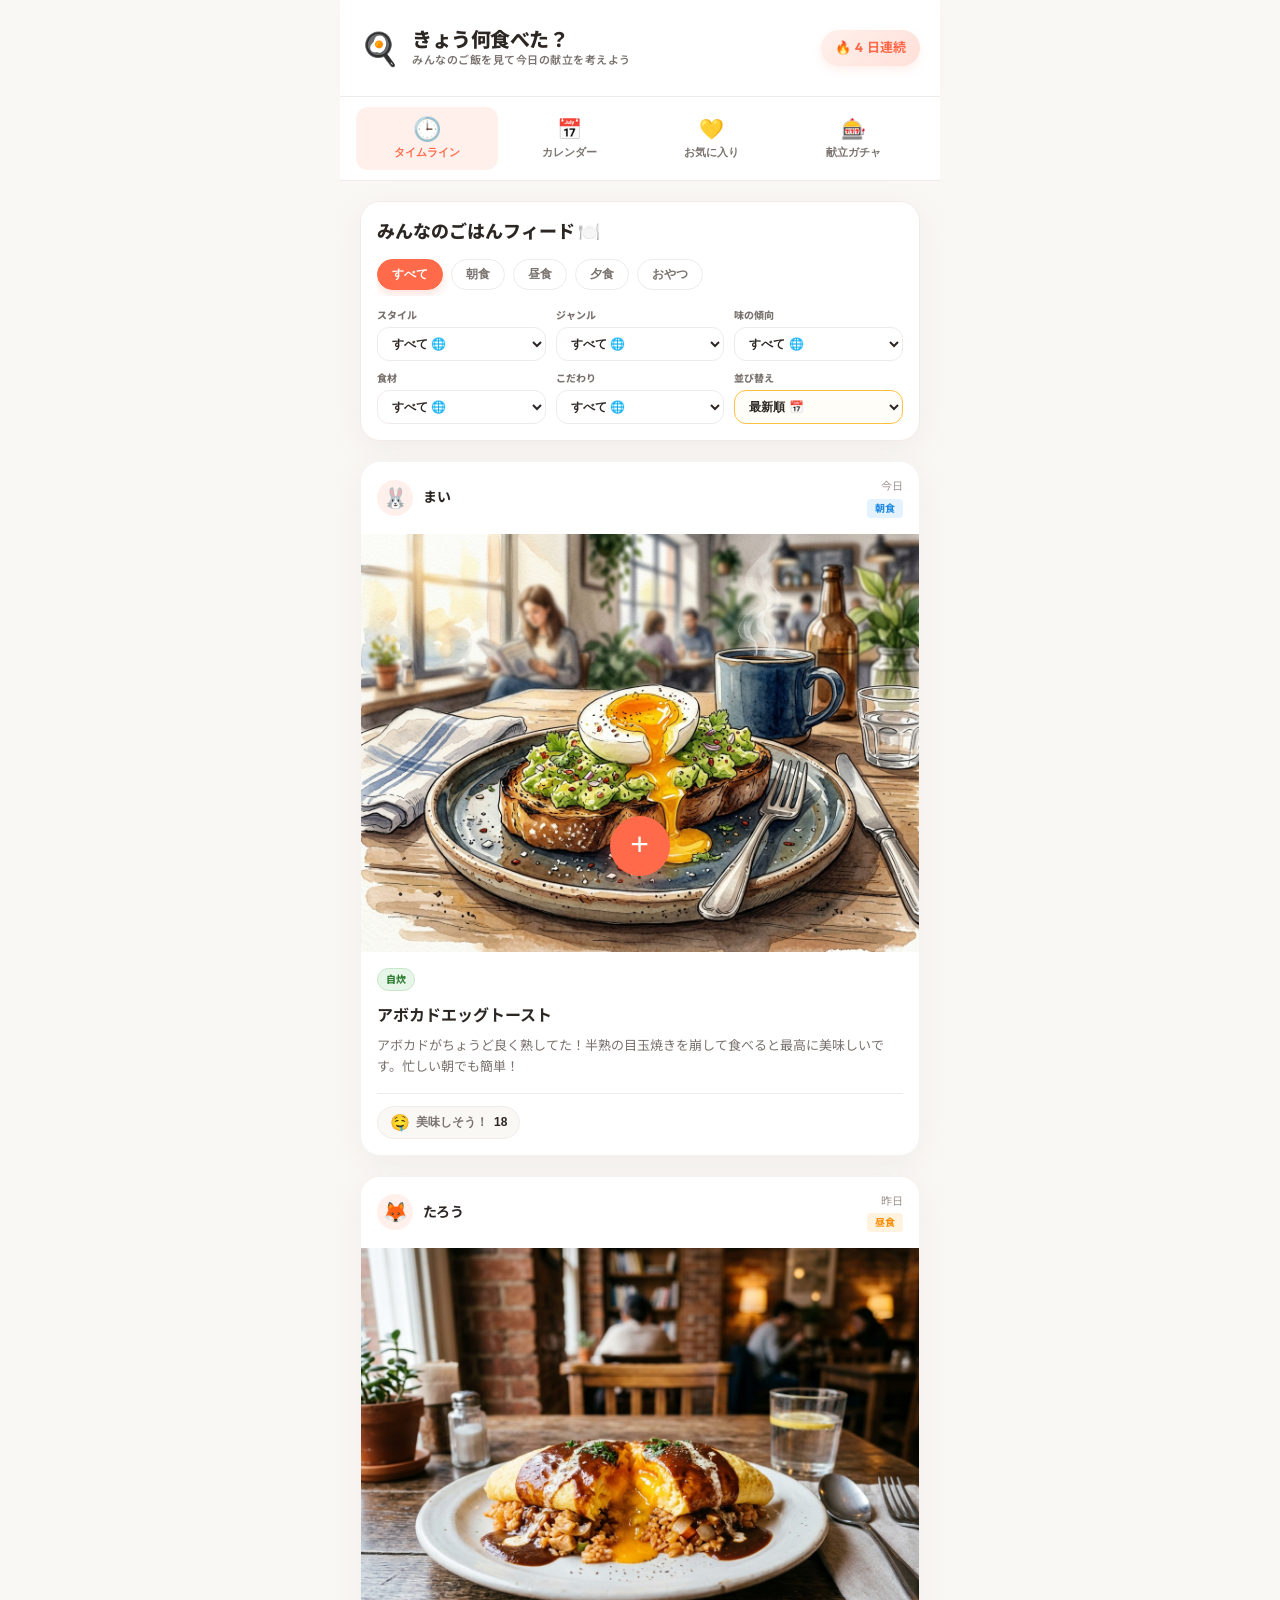
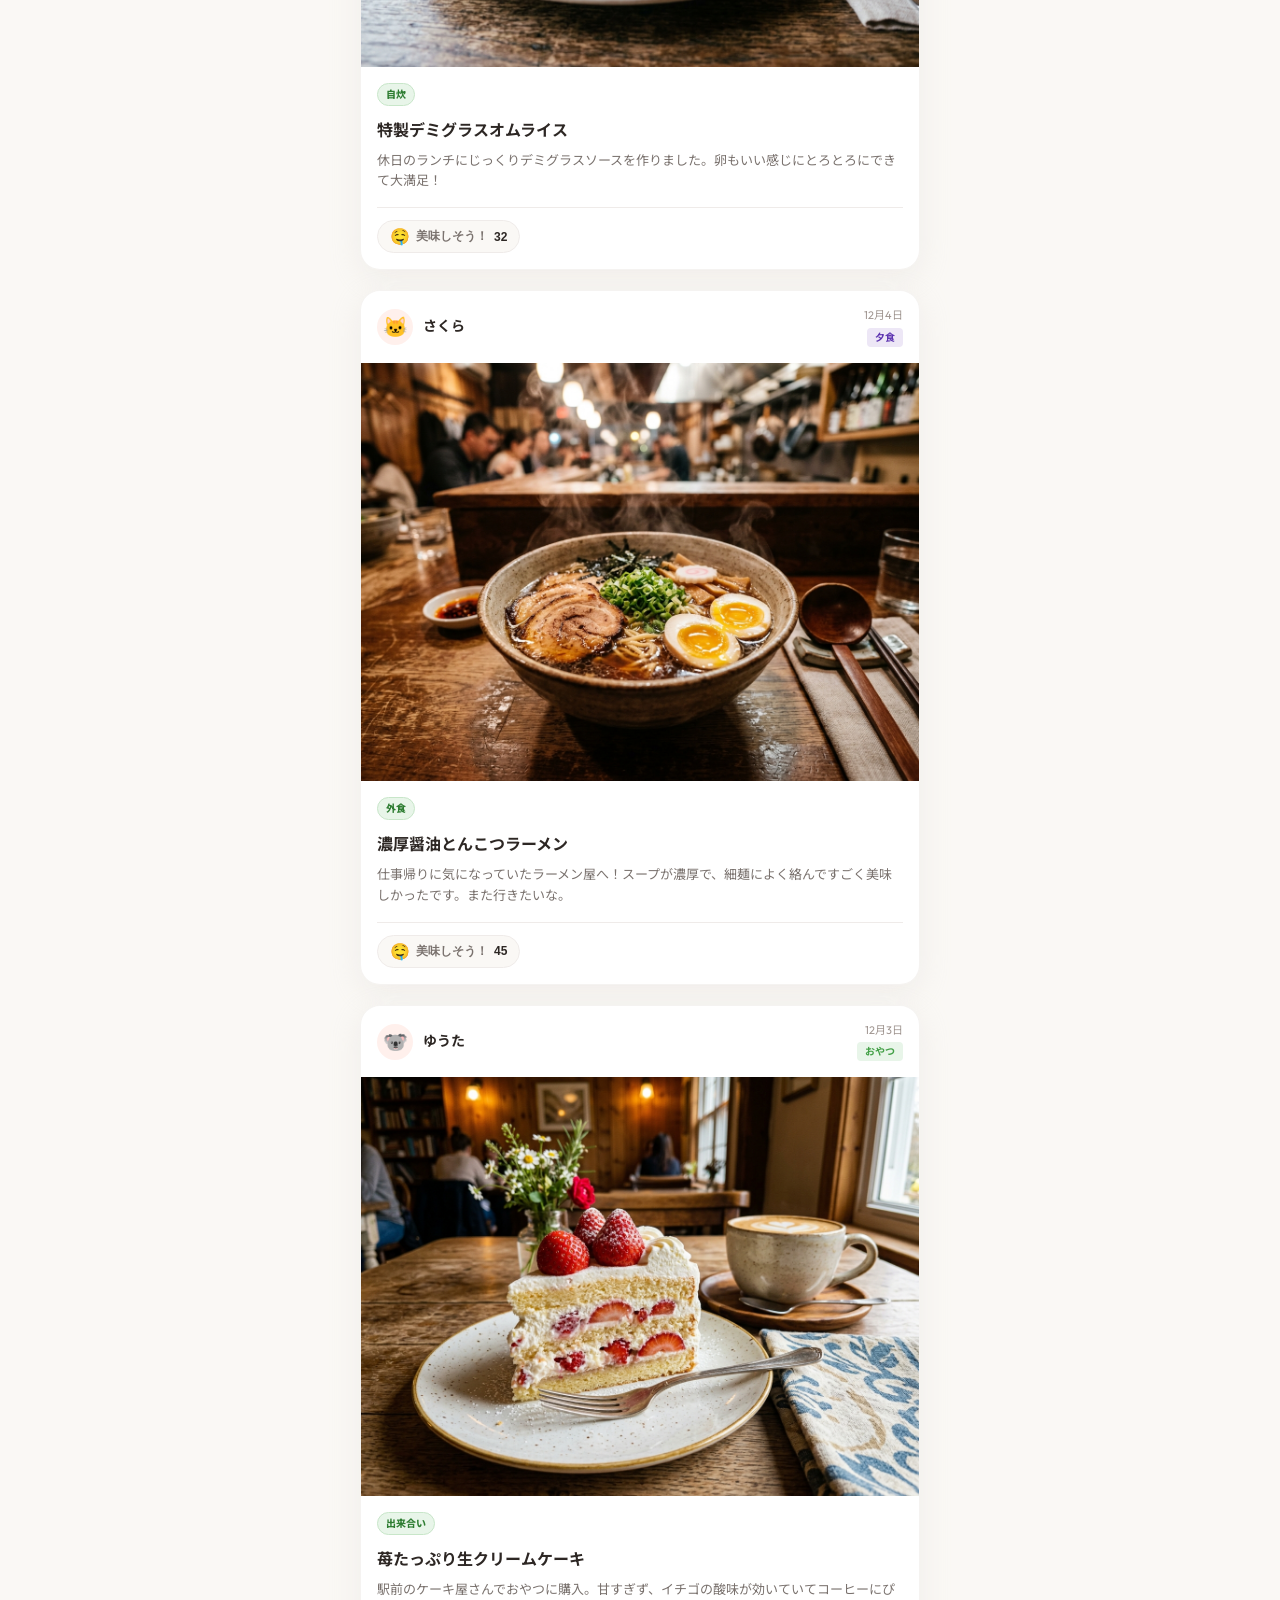
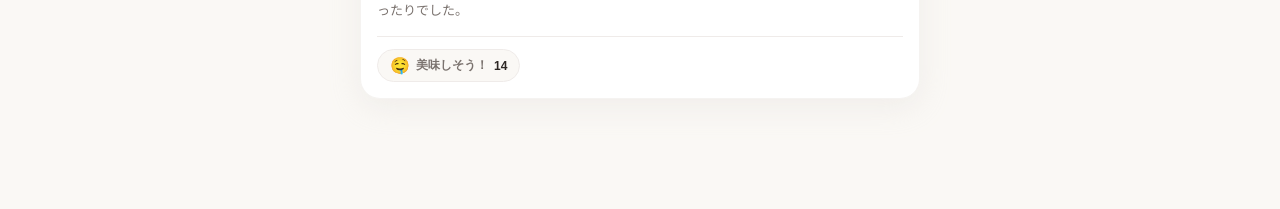
==== index.html @ 6be6400e "Add files via upload" ====
<!DOCTYPE html>
<html lang="ja">
<head>
    <meta charset="UTF-8">
    <meta name="viewport" content="width=device-width, initial-scale=1.0">
    <!-- Google Search Console Verification -->
    <meta name="google-site-verification" content="MVt5srxMhpq7rLiJtJPkJOu2F1b-6dKLZBeaKIbvOLg" />
    <title>きょう何食べた？｜みんなのご飯を見て今日の献立を考えよう</title>
    <meta name="description" content="みんなが今日食べたご飯や料理を投稿・共有。朝ごはん、昼ごはん、晩ご飯の献立選びや料理のアイデア探しに役立つ無料サービスです。">
    
    <!-- Canonical URL -->
    <link rel="canonical" href="https://doraganrei-oss.github.io/what-i-ate/">

    <!-- OGP Settings -->
    <meta property="og:site_name" content="きょう何食べた？">
    <meta property="og:title" content="きょう何食べた？ | 毎日のごはん記録＆シェア">
    <meta property="og:description" content="きょう食べたごはんを簡単に記録・共有できる温かみのあるフードログアプリです。毎日の献立決めを楽しく助ける「献立ガチャ」機能も搭載！">
    <meta property="og:image" content="https://doraganrei-oss.github.io/what-i-ate/images/omurice.jpg">
    <meta property="og:url" content="https://doraganrei-oss.github.io/what-i-ate/">
    <meta property="og:type" content="website">

    <!-- Twitter Card Settings -->
    <meta name="twitter:card" content="summary_large_image">
    <meta name="twitter:title" content="きょう何食べた？ | 毎日のごはん記録＆シェア">
    <meta name="twitter:description" content="毎日のごはん記録＆献立ガチャアプリ。今日のごはんを記録してシェアしよう！">
    <meta name="twitter:image" content="https://doraganrei-oss.github.io/what-i-ate/images/omurice.jpg">

    <!-- Structured Data (JSON-LD) -->
    <script type="application/ld+json">
    {
      "@context": "https://schema.org",
      "@type": "WebApplication",
      "name": "きょう何食べた？",
      "url": "https://doraganrei-oss.github.io/what-i-ate/",
      "description": "きょう食べたごはんを簡単に記録・共有できる温かみのあるフードログアプリです。毎日の献立決めを楽しく助ける「献立ガチャ」機能も搭載！",
      "applicationCategory": "LifestyleApplication",
      "operatingSystem": "All",
      "browserRequirements": "Requires JavaScript",
      "offers": {
        "@type": "Offer",
        "price": "0",
        "priceCurrency": "JPY"
      }
    }
    </script>

    <!-- Google Fonts -->
    <link rel="preconnect" href="https://fonts.googleapis.com">
    <link rel="preconnect" href="https://fonts.gstatic.com" crossorigin>
    <link href="https://fonts.googleapis.com/css2?family=Noto+Sans+JP:wght@400;500;700&family=Outfit:wght@400;600;800&display=swap" rel="stylesheet">
    <!-- Stylesheet -->
    <link rel="stylesheet" href="styles.css?v=2.25">
    <!-- Google tag (gtag.js) -->
    <script async src="https://www.googletagmanager.com/gtag/js?id=G-2V65GWTWRE"></script>
    <script>
      window.dataLayer = window.dataLayer || [];
      function gtag(){dataLayer.push(arguments);}
      gtag('js', new Date());

      gtag('config', 'G-2V65GWTWRE');
    </script>
</head>
<body>
    <div class="app-container">
        <!-- Header -->
        <header class="app-header">
            <div class="logo-area">
                <span class="logo-emoji">🍳</span>
                <div class="logo-text">
                    <div style="font-size: 20px; font-weight: 800; color: var(--text-main); letter-spacing: -0.5px; line-height: 1.2;">きょう何食べた？</div>
                    <h1 style="font-size: 11px; color: var(--text-muted); font-weight: 600; letter-spacing: 0.5px; margin: 0; text-transform: none;">みんなのご飯を見て今日の献立を考えよう</h1>
                </div>
            </div>
            <div class="header-right">
                <div class="user-profile-header" id="userProfileHeader" style="display: none;">
                    <div id="userProfileActive" style="display: flex; align-items: center; gap: 8px;">
                        <img id="userHeaderAvatar" class="user-header-avatar" src="" alt="プロフ">
                        <span id="userHeaderName" class="user-header-name">ゲスト</span>
                        <button id="editProfileBtn" class="header-action-btn" title="プロフ編集">⚙️</button>
                        <button id="logoutBtn" class="header-action-btn" title="ログアウト">🚪</button>
                    </div>
                    <button id="headerLoginBtn" class="header-login-btn" style="display: none;">ログイン</button>
                </div>
                <div class="streak-badge" id="streakBadge" title="連続で投稿した日数">
                    <span class="streak-icon">🔥</span>
                    <span class="streak-count" id="streakCount">0</span>日連続
                </div>
            </div>
        </header>

        <!-- Main Navigation Tabs -->
        <nav class="app-nav">
            <button class="nav-tab active" data-tab="timeline">
                <span class="nav-icon">🕒</span>
                <span class="nav-label">タイムライン</span>
            </button>
            <button class="nav-tab" data-tab="calendar">
                <span class="nav-icon">📅</span>
                <span class="nav-label">カレンダー</span>
            </button>
            <button class="nav-tab" data-tab="likes">
                <span class="nav-icon">💛</span>
                <span class="nav-label">お気に入り</span>
            </button>
            <button class="nav-tab" data-tab="gacha">
                <span class="nav-icon">🎰</span>
                <span class="nav-label">献立ガチャ</span>
            </button>
        </nav>

        <!-- Main Content Area -->
        <main class="app-content">
            <!-- Timeline Section -->
            <section id="tab-timeline" class="tab-panel active">
                <div class="timeline-header-panel">
                    <div class="timeline-title-row">
                        <h2>みんなのごはんフィード 🍽️</h2>
                    </div>
                    
                    <div class="timeline-filter-dashboard">
                        <div class="filter-bar" id="timelineMealTypeFilters">
                            <button class="filter-btn active" data-filter="all">すべて</button>
                            <button class="filter-btn" data-filter="morning">朝食</button>
                            <button class="filter-btn" data-filter="lunch">昼食</button>
                            <button class="filter-btn" data-filter="dinner">夕食</button>
                            <button class="filter-btn" data-filter="snack">おやつ</button>
                        </div>
                        
                        <div class="timeline-filter-selects-grid">
                            <div class="select-wrapper">
                                <label for="timelineStyleFilter">スタイル</label>
                                <select id="timelineStyleFilter">
                                    <option value="all">すべて 🌐</option>
                                    <option value="self-cooked">自炊 🍳</option>
                                    <option value="eating-out">外食 🍔</option>
                                    <option value="takeout">出来合い 🍱</option>
                                </select>
                            </div>
                            
                            <div class="select-wrapper">
                                <label for="timelineGenreFilter">ジャンル</label>
                                <select id="timelineGenreFilter">
                                    <option value="all">すべて 🌐</option>
                                    <option value="japanese">和風 🇯🇵</option>
                                    <option value="western">洋風 🍔</option>
                                    <option value="other">中華・その他 🍛</option>
                                </select>
                            </div>
                            
                            <div class="select-wrapper">
                                <label for="timelineTasteFilter">味の傾向</label>
                                <select id="timelineTasteFilter">
                                    <option value="all">すべて 🌐</option>
                                    <option value="light">あっさり 🥗</option>
                                    <option value="heavy">ガッツリ 🍖</option>
                                </select>
                            </div>
                            
                            <div class="select-wrapper">
                                <label for="timelineIngredientFilter">食材</label>
                                <select id="timelineIngredientFilter">
                                    <option value="all">すべて 🌐</option>
                                    <option value="pork">豚 🐷</option>
                                    <option value="chicken">鶏 🐔</option>
                                    <option value="beef">牛 🐮</option>
                                    <option value="seafood">魚介 🐟</option>
                                    <option value="other">その他 🥕</option>
                                </select>
                            </div>
                            
                            <div class="select-wrapper">
                                <label for="timelineFocusFilter">こだわり</label>
                                <select id="timelineFocusFilter">
                                    <option value="all">すべて 🌐</option>
                                    <option value="quick">時短 ⏱️</option>
                                    <option value="budget">節約 🪙</option>
                                </select>
                            </div>
                            
                            <div class="select-wrapper highlight">
                                <label for="timelineSortFilter">並び替え</label>
                                <select id="timelineSortFilter">
                                    <option value="newest">最新順 📅</option>
                                    <option value="popular">おいしそう順 ❤️</option>
                                </select>
                            </div>
                        </div>
                    </div>
                </div>
                <div class="feed-grid" id="feedGrid">
                    <!-- Posts will be generated dynamically by JS -->
                </div>
            </section>

            <!-- Calendar Section -->
            <section id="tab-calendar" class="tab-panel">
                <div class="calendar-container">
                    <div class="calendar-header">
                        <button id="prevMonth" class="cal-nav-btn">&lt;</button>
                        <h2 id="calendarTitle">2026年 7月</h2>
                        <button id="nextMonth" class="cal-nav-btn">&gt;</button>
                    </div>
                    <div class="calendar-grid">
                        <div class="weekday">日</div>
                        <div class="weekday">月</div>
                        <div class="weekday">火</div>
                        <div class="weekday">水</div>
                        <div class="weekday">木</div>
                        <div class="weekday">金</div>
                        <div class="weekday">土</div>
                    </div>
                    <div class="calendar-days" id="calendarDays">
                        <!-- Days will be generated dynamically by JS -->
                    </div>
                </div>
            </section>

            <!-- Likes Section -->
            <section id="tab-likes" class="tab-panel">
                <div class="likes-header">
                    <h2>お気に入りのごはん</h2>
                    <p class="likes-subtitle">「美味しそう！」した投稿がここに集まります</p>
                </div>
                <div class="feed-grid" id="likesGrid">
                    <!-- Liked posts will be generated dynamically by JS -->
                </div>
                <div class="likes-empty-state" id="likesEmptyState" style="display: none;">
                    <span class="empty-state-emoji">🍳</span>
                    <p>お気に入りの投稿はまだありません。</p>
                    <p class="empty-state-sub">タイムラインで「美味しそう！」ボタンを押してみましょう！</p>
                </div>
            </section>


            <!-- Gacha Section -->
            <section id="tab-gacha" class="tab-panel">
                <div class="gacha-container">
                    <h2>今日何食べる？ガチャ</h2>
                    <p class="gacha-subtitle">メニュー選びに迷ったら、ボタンを押して運に任せよう！</p>
                    
                    <!-- Gacha Filters -->
                    <div class="gacha-filters">
                        <div class="gacha-filter-group">
                            <span class="gacha-filter-label">ジャンル:</span>
                            <div class="gacha-filter-options" id="gachaFilterStyle">
                                <button class="gacha-filter-btn active" data-val="all">すべて</button>
                                <button class="gacha-filter-btn" data-val="japanese">和風 🇯🇵</button>
                                <button class="gacha-filter-btn" data-val="western">洋風 🍔</button>
                                <button class="gacha-filter-btn" data-val="other">その他 🍛</button>
                            </div>
                        </div>
                        <div class="gacha-filter-group">
                            <span class="gacha-filter-label">味の傾向:</span>
                            <div class="gacha-filter-options" id="gachaFilterTaste">
                                <button class="gacha-filter-btn active" data-val="all">すべて</button>
                                <button class="gacha-filter-btn" data-val="light">あっさり 🥗</button>
                                <button class="gacha-filter-btn" data-val="heavy">ガッツリ 🍖</button>
                            </div>
                        </div>
                        <div class="gacha-filter-group">
                            <span class="gacha-filter-label">食材:</span>
                            <div class="gacha-filter-options" id="gachaFilterIngredient">
                                <button class="gacha-filter-btn active" data-val="all">すべて</button>
                                <button class="gacha-filter-btn" data-val="pork">豚 🐷</button>
                                <button class="gacha-filter-btn" data-val="chicken">鶏 🐔</button>
                                <button class="gacha-filter-btn" data-val="beef">牛 🐮</button>
                                <button class="gacha-filter-btn" data-val="seafood">魚介 🐟</button>
                                <button class="gacha-filter-btn" data-val="other">その他 🥕</button>
                            </div>
                        </div>
                        <div class="gacha-filter-group">
                            <span class="gacha-filter-label">こだわり:</span>
                            <div class="gacha-filter-options" id="gachaFilterFocus">
                                <button class="gacha-filter-btn active" data-val="all">すべて</button>
                                <button class="gacha-filter-btn" data-val="quick">時短 ⏱️</button>
                                <button class="gacha-filter-btn" data-val="budget">節約 🪙</button>
                            </div>
                        </div>
                    </div>

                    <div class="gacha-machine-wrapper">
                        <div class="gacha-machine" id="gachaMachine">
                            <div class="gacha-screen">
                                <div class="gacha-screen-content" id="gachaScreenContent">
                                    <span class="gacha-placeholder">❓</span>
                                </div>
                            </div>
                            <div class="gacha-handle-area">
                                <div class="gacha-lever" id="gachaLever">
                                    <div class="lever-knob"></div>
                                    <div class="lever-bar"></div>
                                </div>
                            </div>
                        </div>
                        <button class="gacha-btn" id="gachaBtn">ガチャを回す！</button>
                    </div>

                    <!-- Gacha Result Modal Overlay (within page) -->
                    <div class="gacha-result-card" id="gachaResultCard" style="display: none;">
                        <span class="result-badge">本日のラッキーレシピ ✨</span>
                        <h3 id="gachaResultTitle">とろとろオムライス</h3>
                        
                        <!-- Embedded YouTube Video -->
                        <div class="gacha-youtube-container">
                            <iframe id="gachaYoutubeIframe" src="" frameborder="0" allow="accelerometer; autoplay; clipboard-write; encrypted-media; gyroscope; picture-in-picture" allowfullscreen></iframe>
                        </div>

                        <p class="gacha-result-desc" id="gachaResultDesc">レシピ動画を観ながら作ってみましょう！</p>
                        
                        <div class="gacha-result-actions">
                            <button class="gacha-action-btn primary" id="gachaAddCalendarBtn">このレシピで作る！ 🍳</button>
                            <button class="gacha-action-btn secondary" id="gachaRetryBtn">もう一度回す</button>
                        </div>
                    </div>

                    <!-- Gacha Recipe Manager Accordion -->
                    <div class="gacha-manager-accordion" id="gachaManagerAccordion" style="display: none;">
                        <button class="accordion-header" id="accordionHeader">
                            <span>レシピの追加・管理 ⚙️</span>
                            <span class="accordion-icon">▼</span>
                        </button>
                        <div class="accordion-content" id="accordionContent">
                            <form id="addRecipeForm" class="add-recipe-form">
                                <div class="form-group">
                                    <label for="recipeUrl" style="font-size: 11px; font-weight: 700; color: var(--text-light); margin-bottom: 4px; display: block;">YouTube動画のURL または ID *</label>
                                    <input type="text" id="recipeUrl" placeholder="https://www.youtube.com/watch?v=... または ID" required class="login-input" style="padding: 10px; border-radius: var(--radius-md); border: 1px solid var(--border-color); font-size: 12px; width: 100%; box-sizing: border-box;">
                                </div>
                                <div class="form-group" style="margin-top: 10px;">
                                    <label for="recipeTitle" style="font-size: 11px; font-weight: 700; color: var(--text-light); margin-bottom: 4px; display: block;">料理名 *</label>
                                    <input type="text" id="recipeTitle" placeholder="料理名を入力 (例: 至高の生姜焼き)" required class="login-input" style="padding: 10px; border-radius: var(--radius-md); border: 1px solid var(--border-color); font-size: 12px; width: 100%; box-sizing: border-box;">
                                </div>
                                <div class="form-group" style="margin-top: 10px;">
                                    <label for="recipeCreator" style="font-size: 11px; font-weight: 700; color: var(--text-light); margin-bottom: 4px; display: block;">紹介者・チャンネル名 *</label>
                                    <input type="text" id="recipeCreator" placeholder="チャンネル名などを入力 (例: 料理研究家リュウジ)" required class="login-input" style="padding: 10px; border-radius: var(--radius-md); border: 1px solid var(--border-color); font-size: 12px; width: 100%; box-sizing: border-box;">
                                </div>
                                <div class="form-row" style="display: flex; gap: 10px; margin-top: 10px;">
                                    <div class="form-group" style="flex: 1;">
                                        <label for="recipeStyle" style="font-size: 11px; font-weight: 700; color: var(--text-light); margin-bottom: 4px; display: block;">ジャンル *</label>
                                        <select id="recipeStyle" required class="login-input" style="padding: 10px; border-radius: var(--radius-md); border: 1px solid var(--border-color); font-size: 12px; width: 100%; box-sizing: border-box; background-color: #FFF;">
                                            <option value="all">すべて / 指定なし 🌐</option>
                                            <option value="japanese">和風 🇯🇵</option>
                                            <option value="western">洋風 🍔</option>
                                            <option value="other">その他 🍛</option>
                                        </select>
                                    </div>
                                    <div class="form-group" style="flex: 1;">
                                        <label for="recipeTaste" style="font-size: 11px; font-weight: 700; color: var(--text-light); margin-bottom: 4px; display: block;">味の傾向 *</label>
                                        <select id="recipeTaste" required class="login-input" style="padding: 10px; border-radius: var(--radius-md); border: 1px solid var(--border-color); font-size: 12px; width: 100%; box-sizing: border-box; background-color: #FFF;">
                                            <option value="all">すべて / 指定なし 🌐</option>
                                            <option value="light">あっさり 🥗</option>
                                            <option value="heavy">ガッツリ 🍖</option>
                                        </select>
                                    </div>
                                </div>
                                <div class="form-row" style="display: flex; gap: 10px; margin-top: 10px;">
                                    <div class="form-group" style="flex: 1;">
                                        <label style="font-size: 11px; font-weight: 700; color: var(--text-light); margin-bottom: 6px; display: block;">食材 (複数選択可) *</label>
                                        <div class="checkbox-group" style="display: grid; grid-template-columns: repeat(2, 1fr); gap: 6px; background-color: #FFF; padding: 8px 10px; border-radius: var(--radius-md); border: 1px solid var(--border-color); box-sizing: border-box;">
                                            <label style="display: flex; align-items: center; gap: 6px; font-size: 11px; font-weight: 700; cursor: pointer;">
                                                <input type="checkbox" name="recipeIngredients" value="pork" style="cursor: pointer;"> 豚 🐷
                                            </label>
                                            <label style="display: flex; align-items: center; gap: 6px; font-size: 11px; font-weight: 700; cursor: pointer;">
                                                <input type="checkbox" name="recipeIngredients" value="chicken" style="cursor: pointer;"> 鶏 🐔
                                            </label>
                                            <label style="display: flex; align-items: center; gap: 6px; font-size: 11px; font-weight: 700; cursor: pointer;">
                                                <input type="checkbox" name="recipeIngredients" value="beef" style="cursor: pointer;"> 牛 🐮
                                            </label>
                                            <label style="display: flex; align-items: center; gap: 6px; font-size: 11px; font-weight: 700; cursor: pointer;">
                                                <input type="checkbox" name="recipeIngredients" value="seafood" style="cursor: pointer;"> 魚介 🐟
                                            </label>
                                            <label style="display: flex; align-items: center; gap: 6px; font-size: 11px; font-weight: 700; cursor: pointer; grid-column: span 2;">
                                                <input type="checkbox" name="recipeIngredients" value="other" style="cursor: pointer;"> その他 🥕
                                            </label>
                                        </div>
                                    </div>
                                    <div class="form-group" style="flex: 1;">
                                        <label for="recipeFocus" style="font-size: 11px; font-weight: 700; color: var(--text-light); margin-bottom: 4px; display: block;">こだわり *</label>
                                        <select id="recipeFocus" required class="login-input" style="padding: 10px; border-radius: var(--radius-md); border: 1px solid var(--border-color); font-size: 12px; width: 100%; box-sizing: border-box; background-color: #FFF;">
                                            <option value="all">すべて / 指定なし 🌐</option>
                                            <option value="quick">時短 ⏱️</option>
                                            <option value="budget">節約 🪙</option>
                                        </select>
                                    </div>
                                </div>
                                <button type="submit" class="gacha-btn" style="margin-top: 16px; width: 100%; padding: 12px; box-shadow: 0 4px 10px rgba(255,192,69,0.25);">ガチャに新レシピを登録する ✨</button>
                            </form>

                            <!-- Custom Recipe List Manager -->
                            <div class="custom-recipes-list-section" style="margin-top: 24px; padding-top: 20px; border-top: 1px dashed var(--border-color);">
                                <h4 style="font-size: 12px; font-weight: 800; color: var(--text-muted); margin-bottom: 12px;">登録済みのカスタムレシピ 📋</h4>
                                <div id="customRecipesList" class="custom-recipes-list">
                                    <!-- Dynamic list of custom recipes will be injected here -->
                                </div>
                            </div>
                        </div>
                    </div>
                </div>
            </section>
        </main>

        <!-- Floating Action Button to Add Meal -->
        <button class="fab-btn" id="openModalBtn" title="食事を追加する">
            <span class="fab-icon">+</span>
        </button>

        <!-- Add Meal Modal -->
        <div class="modal-overlay" id="addMealModal">
            <div class="modal-content">
                <div class="modal-header">
                    <h2>きょう何食べた？</h2>
                    <button class="close-btn" id="closeModalBtn">&times;</button>
                </div>
                <form id="mealForm" class="meal-form">
                    <!-- Photo Upload -->
                    <div class="form-group image-upload-group">
                        <label>ごはんの写真</label>
                        <div class="dropzone" id="dropzone">
                            <input type="file" id="imageFile" accept="image/*" class="file-input">
                            <div class="dropzone-text" id="dropzoneText">
                                <span class="dropzone-icon">📸</span>
                                <p>クリックして写真をアップロード</p>
                                <span class="dropzone-sub">またはここにドラッグ＆ドロップ</span>
                            </div>
                            <img id="imagePreview" class="image-preview" src="" alt="プレビュー" style="display: none;">
                        </div>
                    </div>

                    <!-- Dish Name -->
                    <div class="form-group">
                        <label for="dishName">料理名 <span class="required">*</span></label>
                        <input type="text" id="dishName" required placeholder="例：特製デミグラスオムライス、イチゴのショートケーキ">
                    </div>

                    <!-- Row: Meal Type & Category -->
                    <div class="form-row">
                        <div class="form-group">
                            <label for="mealType">食べるタイミング <span class="required">*</span></label>
                            <select id="mealType" required>
                                <option value="morning">🌅 朝食</option>
                                <option value="lunch" selected>☀️ 昼食</option>
                                <option value="dinner">🌙 夕食</option>
                                <option value="snack">☕ おやつ</option>
                            </select>
                        </div>
                        <div class="form-group">
                            <label for="mealCategory">カテゴリ <span class="required">*</span></label>
                            <select id="mealCategory" required>
                                <option value="self-cooked" selected>🍳 自炊</option>
                                <option value="eating-out">🍔 外食</option>
                                <option value="takeout">🍱 出来合い</option>
                            </select>
                        </div>
                    </div>

                    <!-- Tags: Genre & Taste & Ingredients & Focus (To match Gacha) -->
                    <div class="form-row" style="display: flex; gap: 10px; margin-bottom: 12px;">
                        <div class="form-group" style="flex: 1; margin-bottom: 0;">
                            <label for="mealGenre" style="font-size: 11px; font-weight: 700; color: var(--text-light); margin-bottom: 4px; display: block;">ジャンル *</label>
                            <select id="mealGenre" required style="padding: 10px; border-radius: var(--radius-md); border: 1px solid var(--border-color); font-size: 12px; width: 100%; box-sizing: border-box; background-color: #FFF;">
                                <option value="all" selected>指定なし / その他 🍲</option>
                                <option value="japanese">和風 🇯🇵</option>
                                <option value="western">洋風 🍔</option>
                                <option value="other">中華・エスニック等 🍛</option>
                            </select>
                        </div>
                        <div class="form-group" style="flex: 1; margin-bottom: 0;">
                            <label for="mealTaste" style="font-size: 11px; font-weight: 700; color: var(--text-light); margin-bottom: 4px; display: block;">味の傾向 *</label>
                            <select id="mealTaste" required style="padding: 10px; border-radius: var(--radius-md); border: 1px solid var(--border-color); font-size: 12px; width: 100%; box-sizing: border-box; background-color: #FFF;">
                                <option value="all" selected>指定なし 🌐</option>
                                <option value="light">あっさり 🥗</option>
                                <option value="heavy">ガッツリ 🍖</option>
                            </select>
                        </div>
                    </div>
                    <div class="form-row" style="display: flex; gap: 10px; margin-bottom: 12px;">
                        <div class="form-group" style="flex: 1; margin-bottom: 0;">
                            <label style="font-size: 11px; font-weight: 700; color: var(--text-light); margin-bottom: 4px; display: block;">食材 (複数選択可)</label>
                            <div class="checkbox-group" style="display: grid; grid-template-columns: repeat(2, 1fr); gap: 4px; background-color: #FFF; padding: 6px 8px; border-radius: var(--radius-md); border: 1px solid var(--border-color); box-sizing: border-box; font-size: 10px; line-height: 1.2;">
                                <label style="display: flex; align-items: center; gap: 4px; font-weight: 700; cursor: pointer; margin: 0;">
                                    <input type="checkbox" name="mealIngredients" value="pork" style="cursor: pointer;"> 豚 🐷
                                </label>
                                <label style="display: flex; align-items: center; gap: 4px; font-weight: 700; cursor: pointer; margin: 0;">
                                    <input type="checkbox" name="mealIngredients" value="chicken" style="cursor: pointer;"> 鶏 🐔
                                </label>
                                <label style="display: flex; align-items: center; gap: 4px; font-weight: 700; cursor: pointer; margin: 0;">
                                    <input type="checkbox" name="mealIngredients" value="beef" style="cursor: pointer;"> 牛 🐮
                                </label>
                                <label style="display: flex; align-items: center; gap: 4px; font-weight: 700; cursor: pointer; margin: 0;">
                                    <input type="checkbox" name="mealIngredients" value="seafood" style="cursor: pointer;"> 魚介 🐟
                                </label>
                                <label style="display: flex; align-items: center; gap: 4px; font-weight: 700; cursor: pointer; margin: 0; grid-column: span 2;">
                                    <input type="checkbox" name="mealIngredients" value="other" style="cursor: pointer;"> その他 🥕
                                </label>
                            </div>
                        </div>
                        <div class="form-group" style="flex: 1; margin-bottom: 0;">
                            <label for="mealFocus" style="font-size: 11px; font-weight: 700; color: var(--text-light); margin-bottom: 4px; display: block;">こだわり *</label>
                            <select id="mealFocus" required style="padding: 10px; border-radius: var(--radius-md); border: 1px solid var(--border-color); font-size: 12px; width: 100%; box-sizing: border-box; background-color: #FFF;">
                                <option value="all" selected>指定なし 🌐</option>
                                <option value="quick">時短 ⏱️</option>
                                <option value="budget">節約 🪙</option>
                            </select>
                        </div>
                    </div>

                    <!-- Comment -->
                    <div class="form-group">
                        <label for="comment">ひ言メモ</label>
                        <textarea id="comment" rows="3" placeholder="味の感想や、お店の名前などを自由にメモしましょう"></textarea>
                    </div>

                    <!-- Submit -->
                    <button type="submit" class="submit-btn">記録する！ 🎉</button>
                </form>
            </div>
        </div>

        <!-- Detail Dialog Modal -->
        <div class="modal-overlay" id="detailModal">
            <div class="modal-content detail-content">
                <button class="close-btn" id="closeDetailModalBtn">&times;</button>
                <div class="detail-img-container">
                    <img id="detailImg" src="" alt="料理画像">
                </div>
                <div class="detail-body">
                    <div class="detail-meta">
                        <span class="detail-badge" id="detailMealType">朝食</span>
                        <span class="detail-badge secondary" id="detailCategory">自炊</span>
                        <span class="detail-time" id="detailTime">2026-07-02</span>
                    </div>
                    <h2 id="detailTitle">料理名</h2>
                    <div class="detail-tags-container" id="detailTagsContainer" style="display: flex; flex-wrap: wrap; gap: 6px; margin: 8px 0 12px 0;"></div>
                    <p class="detail-comment" id="detailComment">コメント</p>

                    <!-- Author Profile Card -->
                    <div class="detail-author-card" id="detailAuthorCard">
                        <img id="detailAuthorAvatar" src="" class="detail-author-avatar" alt="プロフ">
                        <div class="detail-author-info">
                            <span id="detailAuthorName" class="detail-author-name">投稿者</span>
                            <p id="detailAuthorBio" class="detail-author-bio">自己紹介はありません。</p>
                        </div>
                    </div>
                </div>
            </div>
        </div>

        <!-- Login Welcome Panel Overlay -->
        <div class="login-overlay" id="loginOverlay" style="display: none;">
            <div class="login-card">
                <button class="close-btn" id="closeLoginBtn">&times;</button>
                <span class="login-logo-emoji">🍳</span>
                <h2>きょう何食べた？</h2>
                <p class="login-tagline">毎日のごはんをみんなで記録・共有しよう！</p>
                <button class="login-google-btn" id="loginGoogleBtn">
                    <img src="https://www.gstatic.com/firebasejs/ui/2.0.0/images/auth/google.svg" alt="Google Logo" class="google-logo">
                    <span>Googleアカウントでログイン</span>
                </button>

                <div class="login-divider">
                    <span>または</span>
                </div>

                <!-- Email Login Form Toggle -->
                <button type="button" class="login-toggle-email-btn" id="toggleEmailFormBtn">メールアドレスでログイン / 登録</button>

                <!-- Hidden Email Form -->
                <form id="emailLoginForm" class="email-login-form" style="display: none;">
                    <div class="form-group" style="width:100%; margin-bottom:0;">
                        <input type="email" id="loginEmail" placeholder="メールアドレス" required class="login-input">
                    </div>
                    <div class="form-group" style="width:100%; margin-bottom:0;">
                        <input type="password" id="loginPassword" placeholder="パスワード (6文字以上)" required minlength="6" class="login-input">
                    </div>
                    <div class="email-action-buttons">
                        <button type="submit" class="email-btn primary" id="emailLoginBtn">ログイン</button>
                        <button type="button" class="email-btn secondary" id="emailRegisterBtn">新規登録</button>
                    </div>
                </form>

                <p class="login-footer-text">ログインすると、自分の食事の記録、他の人とのリアルタイム共有、投稿の削除ができます。</p>
            </div>
        </div>

        <!-- Profile Setup Modal -->
        <div class="modal-overlay" id="profileModal">
            <div class="modal-content profile-setup-content">
                <div class="modal-header">
                    <h2>プロフィール設定</h2>
                </div>
                <form id="profileForm" class="profile-form">
                    <!-- Profile Photo Crop/Upload -->
                    <div class="form-group profile-upload-group">
                        <label>プロフィール写真</label>
                        <div class="profile-dropzone" id="profileDropzone">
                            <input type="file" id="profileImageFile" accept="image/*" class="file-input">
                            <div class="profile-dropzone-text" id="profileDropzoneText">
                                <span class="profile-dropzone-icon">👤</span>
                                <p>写真を選択</p>
                            </div>
                            <img id="profileImagePreview" class="profile-image-preview" src="" alt="プレビュー" style="display: none;">
                        </div>
                    </div>

                    <!-- Nickname -->
                    <div class="form-group">
                        <label for="profileNickname">ニックネーム <span class="required">*</span></label>
                        <input type="text" id="profileNickname" required placeholder="例：たべっ子、rei" maxlength="15">
                    </div>

                    <!-- Bio -->
                    <div class="form-group">
                        <label for="profileBio">自己紹介</label>
                        <textarea id="profileBio" rows="3" placeholder="趣味や好きな食べ物などを自由に書いてみましょう" maxlength="150"></textarea>
                    </div>

                    <!-- Submit Profile -->
                    <button type="submit" class="submit-btn" id="saveProfileBtn">設定を保存する ✨</button>
                </form>
            </div>
        </div>
    </div>

    <!-- User Home Modal -->
    <div class="modal-overlay" id="userHomeModal">
        <div class="modal-content user-home-content">
            <button class="close-btn" id="closeUserHomeModalBtn">&times;</button>
            
            <!-- Profile Header Info -->
            <div class="user-home-profile">
                <img id="userHomeAvatar" src="" class="user-home-avatar-img" alt="アバター">
                <h2 id="userHomeName">ユーザー名</h2>
                <p id="userHomeBio" class="user-home-bio">自己紹介はありません。</p>
                
                <!-- Follow Statistics -->
                <div class="user-home-stats">
                    <div class="stat-item">
                        <span id="userHomeFollowersCount" class="stat-number">0</span>
                        <span class="stat-label">フォロワー</span>
                    </div>
                    <div class="stat-item">
                        <span id="userHomeFollowingCount" class="stat-number">0</span>
                        <span class="stat-label">フォロー中</span>
                    </div>
                </div>
                
                <!-- Follow Button -->
                <button id="userHomeFollowBtn" class="follow-btn">フォローする</button>
            </div>
            
            <!-- Posts Section Divider -->
            <div class="user-home-divider">
                <span>投稿一覧</span>
            </div>
            
            <!-- Scrollable User Posts Grid -->
            <div class="user-home-grid-container">
                <div class="feed-grid" id="userHomeGrid">
                    <!-- Dynamically filled with user's posts -->
                </div>
            </div>
        </div>
    </div>

    <!-- User List Modal (Followers / Following) -->
    <div class="modal-overlay" id="userListModal" style="z-index: 11000;">
        <div class="modal-content user-list-content">
            <button class="close-btn" id="closeUserListModalBtn">&times;</button>
            <h3 id="userListTitle" class="user-list-title">フォロワー</h3>
            <div class="user-list-container" id="userListContainer">
                <!-- Dynamically filled with user cards -->
            </div>
        </div>
    </div>

    <!-- Firebase SDK -->
    <script src="https://www.gstatic.com/firebasejs/10.8.0/firebase-app-compat.js"></script>
    <script src="https://www.gstatic.com/firebasejs/10.8.0/firebase-firestore-compat.js"></script>
    <script src="https://www.gstatic.com/firebasejs/10.8.0/firebase-auth-compat.js"></script>

    <!-- Application Logic -->
    <script src="app.js?v=2.25"></script>

    <!-- Cloudflare Web Analytics -->
    <script type='module' src='https://static.cloudflareinsights.com/beacon.min.js' data-cf-beacon='{"token": "c7d041f0daef40a7a218e30539e66cb9"}'></script>
    <!-- End Cloudflare Web Analytics -->
</body>
</html>
---- styles.css ----
/* CSS Variables for design system */
:root {
    --primary-color: #FF6B4A;      /* Warm Orange */
    --primary-hover: #E05333;
    --secondary-color: #FFC045;    /* Amber/Yellow */
    --accent-color: #FF8F6B;
    
    --bg-app: #FAF8F5;             /* Soft Warm Cream */
    --bg-card: #FFFFFF;
    --bg-header: #FFFFFF;
    
    --text-main: #2D2724;          /* Deep Charcoal */
    --text-muted: #7A726E;
    --text-light: #A09691;
    
    --border-color: #EFEBE9;
    --shadow-soft: 0 8px 30px rgba(220, 212, 208, 0.3);
    --shadow-hover: 0 16px 40px rgba(180, 160, 150, 0.4);
    
    --font-outfit: 'Outfit', 'Noto Sans JP', sans-serif;
    --radius-lg: 20px;
    --radius-md: 12px;
    --radius-sm: 8px;
}

/* Base Styles */
* {
    box-sizing: border-box;
    margin: 0;
    padding: 0;
}

body {
    font-family: var(--font-outfit);
    background-color: var(--bg-app);
    color: var(--text-main);
    line-height: 1.5;
    -webkit-font-smoothing: antialiased;
}

/* App Container */
.app-container {
    max-width: 600px;
    margin: 0 auto;
    background-color: var(--bg-app);
    min-height: 100vh;
    display: flex;
    flex-direction: column;
    position: relative;
    padding-bottom: 90px; /* Spacer for FAB */
}

/* Header */
.app-header {
    background-color: var(--bg-header);
    padding: 24px 20px;
    display: flex;
    justify-content: space-between;
    align-items: center;
    border-bottom: 1px solid var(--border-color);
    box-shadow: 0 4px 12px rgba(0,0,0,0.02);
}

.logo-area {
    display: flex;
    align-items: center;
    gap: 12px;
}

.logo-emoji {
    font-size: 32px;
    animation: cook-rotate 4s infinite linear;
    display: inline-block;
}

@keyframes cook-rotate {
    0% { transform: rotate(0deg) scale(1); }
    50% { transform: rotate(15deg) scale(1.1); }
    100% { transform: rotate(0deg) scale(1); }
}

.logo-text h1 {
    font-size: 20px;
    font-weight: 800;
    color: var(--text-main);
    letter-spacing: -0.5px;
}

.logo-text p {
    font-size: 11px;
    color: var(--text-muted);
    font-weight: 600;
    letter-spacing: 0.5px;
    text-transform: uppercase;
}

.streak-badge {
    background: linear-gradient(135deg, #FFF0EC, #FFE0D8);
    color: var(--primary-color);
    padding: 8px 14px;
    border-radius: 50px;
    font-size: 13px;
    font-weight: 700;
    display: flex;
    align-items: center;
    gap: 4px;
    box-shadow: 0 4px 10px rgba(255,107,74,0.1);
}

.streak-icon {
    animation: pulse-fire 1.5s infinite alternate;
}

@keyframes pulse-fire {
    0% { transform: scale(1); }
    100% { transform: scale(1.2) rotate(5deg); }
}

/* Navigation Tabs */
.app-nav {
    display: flex;
    background-color: var(--bg-header);
    padding: 10px 16px;
    border-bottom: 1px solid var(--border-color);
    sticky-top: 0;
    position: sticky;
    top: 0;
    z-index: 10;
}

.nav-tab {
    flex: 1;
    background: none;
    border: none;
    outline: none;
    padding: 10px 0;
    display: flex;
    flex-direction: column;
    align-items: center;
    gap: 4px;
    cursor: pointer;
    border-radius: var(--radius-md);
    transition: all 0.3s cubic-bezier(0.4, 0, 0.2, 1);
}

.nav-icon {
    font-size: 20px;
}

.nav-label {
    font-size: 11px;
    font-weight: 700;
    color: var(--text-muted);
}

.nav-tab:hover {
    background-color: #FAF6F4;
}

.nav-tab.active {
    background-color: #FFF0EC;
}

.nav-tab.active .nav-label {
    color: var(--primary-color);
}

.nav-tab.active .nav-icon {
    transform: scale(1.15);
    transition: transform 0.2s;
}

/* Content Area & Transitions */
.app-content {
    padding: 20px;
    flex: 1;
}

.tab-panel {
    display: none;
    animation: fadeIn 0.4s ease-out forwards;
}

.tab-panel.active {
    display: block;
}

@keyframes fadeIn {
    from { opacity: 0; transform: translateY(8px); }
    to { opacity: 1; transform: translateY(0); }
}

/* Timeline Feed */
/* Timeline Feed Panel */
.timeline-header-panel {
    background-color: var(--bg-card);
    border-radius: var(--radius-lg);
    border: 1px solid var(--border-color);
    padding: 16px;
    margin-bottom: 20px;
    box-shadow: var(--shadow-soft);
}

.timeline-title-row {
    display: flex;
    justify-content: space-between;
    align-items: center;
    margin-bottom: 14px;
}

.timeline-title-row h2 {
    font-size: 18px;
    font-weight: 800;
    margin: 0;
    color: var(--text-main);
}

.timeline-filter-dashboard {
    display: flex;
    flex-direction: column;
    gap: 12px;
}

.timeline-filter-selects-grid {
    display: grid;
    grid-template-columns: repeat(3, 1fr);
    gap: 10px;
}

@media (max-width: 768px) {
    .timeline-filter-selects-grid {
        grid-template-columns: repeat(2, 1fr);
    }
}

.select-wrapper {
    display: flex;
    flex-direction: column;
    gap: 4px;
}

.select-wrapper label {
    font-size: 10px;
    font-weight: 800;
    color: var(--text-muted);
    text-transform: uppercase;
}

.select-wrapper select {
    padding: 8px 10px;
    font-size: 12px;
    font-weight: 700;
    border-radius: var(--radius-md);
    border: 1px solid var(--border-color);
    color: var(--text-main);
    background-color: #FFF;
    outline: none;
    cursor: pointer;
    box-sizing: border-box;
    width: 100%;
    transition: border-color 0.2s, box-shadow 0.2s;
}

.select-wrapper select:focus {
    border-color: var(--primary-color);
    box-shadow: 0 0 0 3px rgba(255,107,74,0.1);
}

.select-wrapper.highlight select {
    border-color: var(--secondary-color);
    background-color: #FFFDF8;
}

/* Post Tag Badges styling */
.post-tags-container {
    display: flex;
    flex-wrap: wrap;
    gap: 6px;
    margin-bottom: 12px;
}

.post-tag-badge {
    font-size: 10px;
    font-weight: 800;
    padding: 3px 8px;
    border-radius: 50px;
    background-color: #FAF8F5;
    border: 1px solid var(--border-color);
    color: var(--text-muted);
}

.post-tag-badge.style {
    background-color: #E8F5E9;
    border-color: #C8E6C9;
    color: #2E7D32;
}

.post-tag-badge.genre {
    background-color: #E3F2FD;
    border-color: #BBDEFB;
    color: #1565C0;
}

.post-tag-badge.taste {
    background-color: #FFF3E0;
    border-color: #FFE0B2;
    color: #E65100;
}

.post-tag-badge.ingredient {
    background-color: #F3E5F5;
    border-color: #E1BEE7;
    color: #6A1B9A;
}

.post-tag-badge.focus {
    background-color: #E0F7FA;
    border-color: #B2EBF2;
    color: #00838F;
}

.filter-bar {
    display: flex;
    gap: 8px;
    overflow-x: auto;
    padding-bottom: 6px;
    scrollbar-width: none; /* Firefox */
}

.filter-bar::-webkit-scrollbar {
    display: none; /* Safari/Chrome */
}

.filter-btn {
    background-color: #FFF;
    border: 1px solid var(--border-color);
    padding: 6px 14px;
    border-radius: 50px;
    font-size: 12px;
    font-weight: 700;
    color: var(--text-muted);
    cursor: pointer;
    white-space: nowrap;
    transition: all 0.2s ease;
}

.filter-btn:hover {
    border-color: var(--primary-color);
    color: var(--primary-color);
}

.filter-btn.active {
    background-color: var(--primary-color);
    border-color: var(--primary-color);
    color: #FFF;
    box-shadow: 0 4px 10px rgba(255,107,74,0.2);
}

/* Post Cards */
.feed-grid {
    display: flex;
    flex-direction: column;
    gap: 20px;
}

.post-card {
    background-color: var(--bg-card);
    border-radius: var(--radius-lg);
    overflow: hidden;
    box-shadow: var(--shadow-soft);
    border: 1px solid rgba(230,224,220,0.4);
    transition: transform 0.3s, box-shadow 0.3s;
}

.post-card:hover {
    transform: translateY(-4px);
    box-shadow: var(--shadow-hover);
}

.post-header {
    padding: 16px;
    display: flex;
    align-items: center;
    justify-content: space-between;
}

.post-user-info {
    display: flex;
    align-items: center;
    gap: 10px;
}

.post-avatar {
    width: 36px;
    height: 36px;
    border-radius: 50%;
    background-color: #FFF0EC;
    display: flex;
    align-items: center;
    justify-content: center;
    font-size: 20px;
}

.post-username {
    font-weight: 700;
    font-size: 14px;
}

.post-meta {
    display: flex;
    flex-direction: column;
    align-items: flex-end;
    gap: 4px;
}

.post-time {
    font-size: 11px;
    color: var(--text-light);
}

.post-badges {
    display: flex;
    gap: 4px;
}

.post-badge {
    font-size: 10px;
    font-weight: 700;
    padding: 2px 8px;
    border-radius: 4px;
    text-transform: uppercase;
}

.post-badge.type-morning { background-color: #E3F2FD; color: #1E88E5; }
.post-badge.type-lunch { background-color: #FFF3E0; color: #FB8C00; }
.post-badge.type-dinner { background-color: #EDE7F6; color: #5E35B1; }
.post-badge.type-snack { background-color: #E8F5E9; color: #43A047; }

.post-badge.cat-self { background-color: #FFEBE7; color: var(--primary-color); }
.post-badge.cat-out { background-color: #FFF9C4; color: #F57F17; }
.post-badge.cat-takeout { background-color: #E0F2F1; color: #00796B; }

.delete-post-btn {
    background: none;
    border: none;
    outline: none;
    cursor: pointer;
    font-size: 13px;
    padding: 2px 4px;
    margin-left: 4px;
    display: inline-flex;
    align-items: center;
    justify-content: center;
    border-radius: 4px;
    transition: background-color 0.2s, transform 0.1s;
    user-select: none;
}

.delete-post-btn:hover {
    background-color: #FFEBEE;
    transform: scale(1.1);
}

.delete-post-btn:active {
    transform: scale(0.95);
}

.edit-post-btn {
    background: none;
    border: none;
    outline: none;
    cursor: pointer;
    font-size: 13px;
    padding: 2px 4px;
    margin-left: 4px;
    display: inline-flex;
    align-items: center;
    justify-content: center;
    border-radius: 4px;
    transition: background-color 0.2s, transform 0.1s;
    user-select: none;
}

.edit-post-btn:hover {
    background-color: #E8F5E9;
    transform: scale(1.1);
}

.edit-post-btn:active {
    transform: scale(0.95);
}

.post-img-container {
    width: 100%;
    aspect-ratio: 4/3;
    overflow: hidden;
    background-color: #FAF8F5;
    cursor: pointer;
    position: relative;
}

.post-img {
    width: 100%;
    height: 100%;
    object-fit: cover;
    transition: transform 0.5s ease;
}

.post-card:hover .post-img {
    transform: scale(1.03);
}

.post-body {
    padding: 16px;
}

.post-stars-rating {
    color: var(--secondary-color);
    font-size: 16px;
    margin-bottom: 6px;
}

.post-dish-name {
    font-size: 16px;
    font-weight: 700;
    margin-bottom: 8px;
    color: var(--text-main);
}

.post-comment {
    font-size: 13px;
    color: var(--text-muted);
    line-height: 1.6;
    margin-bottom: 16px;
}

.post-footer {
    display: flex;
    justify-content: space-between;
    align-items: center;
    border-top: 1px solid var(--border-color);
    padding-top: 12px;
}

/* Delicious Button */
.delicious-btn-wrapper {
    position: relative;
}

.delicious-btn {
    background: none;
    border: none;
    outline: none;
    display: flex;
    align-items: center;
    gap: 6px;
    cursor: pointer;
    padding: 6px 12px;
    border-radius: 50px;
    background-color: #FAF8F5;
    border: 1px solid var(--border-color);
    transition: all 0.2s;
}

.delicious-btn:hover {
    background-color: #FFF0EC;
    border-color: var(--primary-color);
}

.delicious-btn.active {
    background-color: #FFF9C4;
    border-color: #F57F17;
}

.delicious-btn.active .delicious-label {
    color: #F57F17;
}

.delicious-btn.active .delicious-count {
    color: #F57F17;
}

.delicious-btn.active:hover {
    background-color: #FFF59D;
}

.delicious-icon {
    font-size: 16px;
    transition: transform 0.2s;
}

.delicious-btn:active .delicious-icon {
    transform: scale(1.3) rotate(-10deg);
}

.delicious-label {
    font-size: 12px;
    font-weight: 700;
    color: var(--text-muted);
}

.delicious-btn:hover .delicious-label {
    color: var(--primary-color);
}

.delicious-count {
    font-size: 12px;
    font-weight: 800;
    color: var(--text-main);
}

/* Floating Emoji Particle Effect */
.emoji-particle {
    position: absolute;
    pointer-events: none;
    font-size: 24px;
    user-select: none;
    z-index: 100;
    animation: floatUp 1.2s cubic-bezier(0.25, 0.46, 0.45, 0.94) forwards;
}

@keyframes floatUp {
    0% {
        transform: translateY(0) scale(0.5) rotate(0deg);
        opacity: 1;
    }
    100% {
        transform: translateY(-80px) scale(1.2) rotate(var(--rotation));
        opacity: 0;
    }
}

/* Floating Action Button (FAB) */
.fab-btn {
    position: fixed;
    bottom: 24px;
    left: 50%;
    transform: translateX(-50%);
    width: 60px;
    height: 60px;
    border-radius: 50%;
    background-color: var(--primary-color);
    color: #FFF;
    border: none;
    outline: none;
    cursor: pointer;
    box-shadow: 0 8px 24px rgba(255,107,74,0.4);
    display: flex;
    align-items: center;
    justify-content: center;
    z-index: 99;
    transition: transform 0.3s, background-color 0.2s, box-shadow 0.3s;
}

.fab-btn:hover {
    background-color: var(--primary-hover);
    transform: translateX(-50%) translateY(-2px) scale(1.05);
    box-shadow: 0 12px 30px rgba(255,107,74,0.5);
}

.fab-icon {
    font-size: 32px;
    font-weight: 400;
    line-height: 1;
    margin-top: -4px;
}

/* Modal Layout */
.modal-overlay {
    position: fixed;
    top: 0;
    left: 0;
    right: 0;
    bottom: 0;
    background-color: rgba(45, 39, 36, 0.6);
    backdrop-filter: blur(4px);
    z-index: 1000;
    display: flex;
    align-items: center;
    justify-content: center;
    opacity: 0;
    pointer-events: none;
    transition: opacity 0.3s ease;
}

.modal-overlay.active {
    opacity: 1;
    pointer-events: auto;
}

.modal-content {
    background-color: var(--bg-card);
    width: 90%;
    max-width: 500px;
    border-radius: var(--radius-lg);
    box-shadow: 0 20px 50px rgba(0,0,0,0.15);
    padding: 24px;
    max-height: 90vh;
    overflow-y: auto;
    transform: translateY(20px);
    transition: transform 0.3s ease;
}

.modal-overlay.active .modal-content {
    transform: translateY(0);
}

.modal-header {
    display: flex;
    justify-content: space-between;
    align-items: center;
    margin-bottom: 20px;
    border-bottom: 1px solid var(--border-color);
    padding-bottom: 12px;
}

.modal-header h2 {
    font-size: 18px;
    font-weight: 800;
}

.close-btn {
    background: none;
    border: none;
    outline: none;
    font-size: 28px;
    color: var(--text-light);
    cursor: pointer;
    transition: color 0.2s;
}

.close-btn:hover {
    color: var(--text-main);
}

/* Form Styles */
.meal-form {
    display: flex;
    flex-direction: column;
    gap: 16px;
}

.form-group {
    display: flex;
    flex-direction: column;
    gap: 6px;
}

.form-group label {
    font-size: 13px;
    font-weight: 700;
    color: var(--text-muted);
}

.form-group input[type="text"],
.form-group select,
.form-group textarea {
    padding: 12px;
    border-radius: var(--radius-md);
    border: 1px solid var(--border-color);
    background-color: #FAF8F5;
    font-family: inherit;
    font-size: 14px;
    color: var(--text-main);
    outline: none;
    transition: border-color 0.2s, background-color 0.2s;
}

.form-group input[type="text"]:focus,
.form-group select:focus,
.form-group textarea:focus {
    border-color: var(--accent-color);
    background-color: #FFF;
}

.required {
    color: var(--primary-color);
    margin-left: 2px;
}

.form-row {
    display: flex;
    gap: 12px;
}

.form-row .form-group {
    flex: 1;
}

/* Image Upload Dropzone */
.image-upload-group {
    margin-bottom: 4px;
}

.dropzone {
    border: 2px dashed #DCD4D0;
    border-radius: var(--radius-md);
    padding: 24px;
    text-align: center;
    background-color: #FAF8F5;
    cursor: pointer;
    position: relative;
    overflow: hidden;
    min-height: 120px;
    display: flex;
    align-items: center;
    justify-content: center;
    transition: border-color 0.2s, background-color 0.2s;
}

.dropzone:hover {
    border-color: var(--accent-color);
    background-color: #FFF8F6;
}

.file-input {
    position: absolute;
    top: 0;
    left: 0;
    width: 100%;
    height: 100%;
    opacity: 0;
    cursor: pointer;
}

.dropzone-icon {
    font-size: 28px;
    display: block;
    margin-bottom: 8px;
}

.dropzone-text p {
    font-size: 13px;
    font-weight: 700;
    color: var(--text-main);
}

.dropzone-sub {
    font-size: 11px;
    color: var(--text-light);
}

.image-preview {
    width: 100%;
    max-height: 180px;
    object-fit: cover;
    border-radius: var(--radius-sm);
    z-index: 2;
}

/* Star Rating Input */
.star-rating-input {
    display: flex;
    flex-direction: row-reverse;
    justify-content: flex-end;
    gap: 4px;
}

.star-rating-input input {
    display: none;
}

.star-rating-input label {
    font-size: 28px;
    color: #DCD4D0;
    cursor: pointer;
    transition: color 0.15s;
}

.star-rating-input label:hover,
.star-rating-input label:hover ~ label,
.star-rating-input input:checked ~ label {
    color: var(--secondary-color);
}

/* Submit Button */
.submit-btn {
    background-color: var(--primary-color);
    color: #FFF;
    border: none;
    padding: 14px;
    border-radius: var(--radius-md);
    font-weight: 700;
    font-size: 15px;
    cursor: pointer;
    margin-top: 8px;
    box-shadow: 0 4px 12px rgba(255,107,74,0.25);
    transition: background-color 0.2s, transform 0.1s, box-shadow 0.2s;
}

.submit-btn:hover {
    background-color: var(--primary-hover);
}

.submit-btn:active {
    transform: scale(0.98);
}

/* Calendar Styling */
.calendar-container {
    background-color: var(--bg-card);
    border-radius: var(--radius-lg);
    padding: 20px;
    box-shadow: var(--shadow-soft);
}

.calendar-header {
    display: flex;
    justify-content: space-between;
    align-items: center;
    margin-bottom: 20px;
}

.calendar-header h2 {
    font-size: 16px;
    font-weight: 800;
}

.cal-nav-btn {
    background: none;
    border: none;
    outline: none;
    width: 32px;
    height: 32px;
    display: flex;
    align-items: center;
    justify-content: center;
    font-weight: 700;
    cursor: pointer;
    border-radius: 50%;
    color: var(--text-muted);
    border: 1px solid var(--border-color);
    transition: all 0.2s;
}

.cal-nav-btn:hover {
    background-color: #FAF8F5;
    color: var(--text-main);
}

.calendar-grid {
    display: grid;
    grid-template-columns: repeat(7, 1fr);
    text-align: center;
    margin-bottom: 8px;
}

.weekday {
    font-size: 11px;
    font-weight: 800;
    color: var(--text-light);
    padding: 4px 0;
}

.calendar-days {
    display: grid;
    grid-template-columns: repeat(7, 1fr);
    gap: 8px;
}

.calendar-day {
    aspect-ratio: 1;
    border-radius: var(--radius-md);
    background-color: #FAF8F5;
    padding: 4px;
    display: flex;
    flex-direction: column;
    justify-content: space-between;
    position: relative;
    cursor: pointer;
    transition: all 0.2s;
    border: 1px solid transparent;
}

.calendar-day:hover {
    background-color: #FFF0EC;
    border-color: var(--accent-color);
}

.day-number {
    font-size: 11px;
    font-weight: 700;
    color: var(--text-muted);
}

.calendar-day.today {
    background-color: #FFF0EC;
    border-color: var(--primary-color);
}

.calendar-day.today .day-number {
    color: var(--primary-color);
}

.calendar-day.empty {
    visibility: hidden;
}

.calendar-day.has-meal {
    background-size: cover;
    background-position: center;
    background-repeat: no-repeat;
    position: relative;
}

.calendar-day.has-meal::after {
    content: "";
    position: absolute;
    top: 0;
    left: 0;
    right: 0;
    bottom: 0;
    background-color: rgba(0, 0, 0, 0.05);
    border-radius: var(--radius-md);
    transition: background-color 0.2s;
    z-index: 1;
}

.calendar-day.has-meal:hover::after {
    background-color: rgba(0, 0, 0, 0.15);
}

.calendar-day.has-meal .day-number {
    background-color: rgba(255, 255, 255, 0.85);
    padding: 1px 4px;
    border-radius: 4px;
    font-size: 9px;
    color: var(--text-main);
    position: absolute;
    top: 4px;
    left: 4px;
    box-shadow: 0 1px 3px rgba(0,0,0,0.15);
    z-index: 2;
}

.day-meal-count-badge {
    position: absolute;
    bottom: 4px;
    right: 4px;
    background-color: var(--primary-color);
    color: #FFF;
    font-size: 9px;
    font-weight: 800;
    padding: 1px 4px;
    border-radius: 4px;
    box-shadow: 0 1px 3px rgba(0,0,0,0.20);
    z-index: 2;
}

/* Stats Section Styling */
.stats-subtitle {
    font-size: 13px;
    color: var(--text-muted);
    margin-bottom: 20px;
}

.stats-grid {
    display: flex;
    flex-direction: column;
    gap: 20px;
}

.stats-card {
    background-color: var(--bg-card);
    border-radius: var(--radius-lg);
    padding: 20px;
    box-shadow: var(--shadow-soft);
}

.stats-card h3 {
    font-size: 14px;
    font-weight: 800;
    margin-bottom: 16px;
    color: var(--text-main);
}

/* Donut Chart */
.chart-container {
    display: flex;
    justify-content: center;
    margin-bottom: 16px;
}

.donut-chart-wrapper {
    position: relative;
    width: 160px;
    height: 160px;
}

.donut-chart {
    transform: rotate(-90deg);
}

.donut-ring {
    stroke: var(--border-color);
}

.donut-segment {
    stroke: var(--primary-color);
    stroke-linecap: round;
    transition: stroke-dasharray 0.5s ease-out;
}

.donut-center-text {
    position: absolute;
    top: 50%;
    left: 50%;
    transform: translate(-50%, -50%);
    text-align: center;
    display: flex;
    flex-direction: column;
}

.donut-percentage {
    font-size: 24px;
    font-weight: 800;
    color: var(--text-main);
}

.donut-label {
    font-size: 10px;
    color: var(--text-light);
    font-weight: 700;
}

.chart-legend {
    display: flex;
    justify-content: center;
    gap: 12px;
    flex-wrap: wrap;
    font-size: 11px;
    font-weight: 700;
}

.legend-item {
    display: flex;
    align-items: center;
    gap: 4px;
    color: var(--text-muted);
}

.legend-color {
    width: 8px;
    height: 8px;
    border-radius: 50%;
}

.legend-color.self-cooked { background-color: var(--primary-color); }
.legend-color.eating-out { background-color: var(--secondary-color); }
.legend-color.takeout { background-color: #00796B; }

/* Bar Chart Container */
.bar-chart-container {
    display: flex;
    flex-direction: column;
    gap: 14px;
}

.bar-row {
    display: flex;
    align-items: center;
    gap: 10px;
}

.bar-label {
    font-size: 12px;
    font-weight: 700;
    width: 60px;
}

.bar-track {
    flex: 1;
    height: 12px;
    background-color: #FAF8F5;
    border-radius: 6px;
    overflow: hidden;
}

.bar-fill {
    height: 100%;
    border-radius: 6px;
    transition: width 0.6s cubic-bezier(0.1, 0.8, 0.3, 1);
}

.bar-fill.morning { background-color: #1E88E5; }
.bar-fill.lunch { background-color: #FB8C00; }
.bar-fill.dinner { background-color: #5E35B1; }
.bar-fill.snack { background-color: #43A047; }

.bar-count {
    font-size: 11px;
    font-weight: 800;
    width: 32px;
    text-align: right;
}

/* Satisfaction Score Card */
.summary-card {
    text-align: center;
}

.satisfaction-score {
    margin-bottom: 8px;
}

.score-number {
    font-size: 36px;
    font-weight: 800;
    color: var(--text-main);
}

.score-max {
    font-size: 14px;
    color: var(--text-light);
    font-weight: 700;
}

/* Star Drawing Utility */
.stars-outer {
    position: relative;
    display: inline-block;
    font-size: 20px;
    color: #DCD4D0;
}

.stars-outer::before {
    content: "★★★★★";
}

.stars-inner {
    position: absolute;
    top: 0;
    left: 0;
    white-space: nowrap;
    overflow: hidden;
    color: var(--secondary-color);
}

.stars-inner::before {
    content: "★★★★★";
}

.stats-comment {
    font-size: 12px;
    font-weight: 700;
    color: var(--text-muted);
    margin-top: 12px;
}

/* Detail Modal Styles */
.detail-content {
    padding: 0;
    overflow: hidden;
    position: relative;
}

.detail-content .close-btn {
    position: absolute;
    top: 12px;
    right: 16px;
    color: #FFF;
    z-index: 10;
    text-shadow: 0 2px 4px rgba(0,0,0,0.5);
}

.detail-img-container {
    width: 100%;
    aspect-ratio: 4/3;
    background-color: #000;
}

.detail-img-container img {
    width: 100%;
    height: 100%;
    object-fit: cover;
}

.detail-body {
    padding: 20px;
}

.detail-meta {
    display: flex;
    align-items: center;
    gap: 8px;
    margin-bottom: 12px;
}

.detail-meta .detail-badge {
    background-color: #FAF8F5;
    border: 1px solid var(--border-color);
    padding: 4px 10px;
    border-radius: 4px;
    font-size: 11px;
    font-weight: 700;
}

.detail-meta .detail-badge.secondary {
    background-color: #FFF0EC;
    color: var(--primary-color);
    border-color: #FFE0D8;
}

.detail-time {
    font-size: 11px;
    color: var(--text-light);
    margin-left: auto;
    font-weight: 700;
}

.detail-body h2 {
    font-size: 20px;
    font-weight: 800;
    margin-bottom: 8px;
}

.detail-stars {
    margin-bottom: 16px;
}

.detail-comment {
    font-size: 14px;
    color: var(--text-muted);
    line-height: 1.6;
}

/* Gacha Section Styling */
.gacha-container {
    background-color: var(--bg-card);
    border-radius: var(--radius-lg);
    padding: 24px;
    box-shadow: var(--shadow-soft);
    text-align: center;
}

.gacha-subtitle {
    font-size: 12px;
    color: var(--text-muted);
    margin-bottom: 24px;
}

.gacha-machine-wrapper {
    display: flex;
    flex-direction: column;
    align-items: center;
    gap: 20px;
    position: relative;
}

.gacha-machine {
    width: 180px;
    height: 240px;
    background: linear-gradient(135deg, #FF6B4A, #FF8F6B);
    border-radius: 30px 30px 10px 10px;
    box-shadow: 0 10px 25px rgba(255,107,74,0.3);
    position: relative;
    padding: 20px;
    display: flex;
    flex-direction: column;
    justify-content: flex-start;
    border: 4px solid #FFF;
}

.gacha-machine::after {
    content: "";
    position: absolute;
    bottom: 20px;
    left: 50%;
    transform: translateX(-50%);
    width: 60px;
    height: 40px;
    background-color: #D34322;
    border-radius: 5px;
    border: 2px solid #FFF;
}

.gacha-screen {
    width: 100%;
    height: 110px;
    background-color: #3e322f;
    border-radius: 15px;
    border: 4px solid #FFC045;
    display: flex;
    align-items: center;
    justify-content: center;
    overflow: hidden;
    position: relative;
}

.gacha-screen-content {
    font-size: 32px;
    font-weight: 800;
    color: #FFF;
    display: flex;
    align-items: center;
    justify-content: center;
    width: 100%;
    height: 100%;
    transition: transform 0.1s;
}

.gacha-placeholder {
    font-size: 40px;
    animation: bounce-slow 1s infinite alternate;
}

@keyframes bounce-slow {
    0% { transform: translateY(0); }
    100% { transform: translateY(-8px); }
}

.gacha-handle-area {
    position: absolute;
    right: -24px;
    top: 50%;
    transform: translateY(-50%);
    width: 30px;
    height: 80px;
}

.gacha-lever {
    width: 8px;
    height: 60px;
    background-color: #DCD4D0;
    border-radius: 4px;
    position: relative;
    transform-origin: bottom center;
    transition: transform 0.5s;
    cursor: pointer;
    border: 1px solid #AAA;
}

.gacha-lever.pulled {
    transform: rotate(70deg);
}

.lever-knob {
    width: 24px;
    height: 24px;
    border-radius: 50%;
    background-color: #FFC045;
    position: absolute;
    top: -12px;
    left: -8px;
    box-shadow: 0 4px 6px rgba(0,0,0,0.15);
    border: 2px solid #FFF;
}

.gacha-btn {
    background-color: #FFC045;
    color: var(--text-main);
    border: none;
    padding: 12px 28px;
    border-radius: 50px;
    font-size: 15px;
    font-weight: 800;
    cursor: pointer;
    box-shadow: 0 6px 16px rgba(255,192,69,0.3);
    border: 2px solid #FFF;
    transition: all 0.2s;
}

.gacha-btn:hover {
    transform: scale(1.05);
    box-shadow: 0 8px 20px rgba(255,192,69,0.4);
}

/* Gacha Filters */
.gacha-filters {
    background-color: var(--bg-card);
    border-radius: var(--radius-lg);
    padding: 16px;
    box-shadow: var(--shadow-soft);
    margin-bottom: 24px;
    display: flex;
    flex-direction: column;
    gap: 12px;
    border: 1px solid var(--border-color);
}

.gacha-filter-group {
    display: flex;
    align-items: center;
    gap: 12px;
}

.gacha-filter-label {
    font-size: 11px;
    font-weight: 800;
    color: var(--text-light);
    min-width: 65px;
}

.gacha-filter-options {
    display: flex;
    gap: 8px;
    flex-wrap: wrap;
}

.gacha-filter-btn {
    background: none;
    border: 1px solid var(--border-color);
    outline: none;
    padding: 5px 12px;
    border-radius: 50px;
    font-size: 11px;
    font-weight: 700;
    color: var(--text-muted);
    cursor: pointer;
    transition: all 0.2s;
    background-color: #FAF8F5;
}

.gacha-filter-btn:hover {
    border-color: var(--accent-color);
    color: var(--primary-color);
    background-color: #FFF8F6;
}

.gacha-filter-btn.active {
    background-color: var(--primary-color);
    color: #FFF;
    border-color: var(--primary-color);
    box-shadow: 0 3px 8px rgba(255,107,74,0.2);
}

/* Gacha YouTube Video Container */
.gacha-youtube-container {
    position: relative;
    width: 100%;
    max-width: 260px;
    aspect-ratio: 9/16;
    margin: 14px auto;
    overflow: hidden;
    border-radius: var(--radius-md);
    box-shadow: 0 4px 12px rgba(0,0,0,0.15);
    background-color: #000;
}

.gacha-youtube-container iframe {
    position: absolute;
    top: 0;
    left: 0;
    width: 100%;
    height: 100%;
    border: 0;
}

/* Gacha Rolling Animation */
.rolling {
    animation: roll 0.1s infinite linear;
}

@keyframes roll {
    0% { transform: translateY(-40px); }
    100% { transform: translateY(40px); }
}

/* Gacha Result Card */
.gacha-result-card {
    margin-top: 24px;
    border-radius: var(--radius-lg);
    background: linear-gradient(135deg, #FFFDF8, #FFF5E5);
    border: 2px solid #FFC045;
    padding: 20px;
    box-shadow: 0 8px 20px rgba(255,192,69,0.15);
    animation: scaleIn 0.3s cubic-bezier(0.175, 0.885, 0.32, 1.275) forwards;
}

@keyframes scaleIn {
    from { transform: scale(0.9); opacity: 0; }
    to { transform: scale(1); opacity: 1; }
}

.result-badge {
    display: inline-block;
    background-color: var(--secondary-color);
    color: var(--text-main);
    font-size: 10px;
    font-weight: 800;
    padding: 2px 8px;
    border-radius: 50px;
    margin-bottom: 10px;
    text-transform: uppercase;
}

#gachaResultTitle {
    font-size: 18px;
    font-weight: 800;
    margin-bottom: 8px;
    color: #C05621;
}

.gacha-result-desc {
    font-size: 12px;
    color: var(--text-muted);
    line-height: 1.5;
    margin-bottom: 16px;
}

.gacha-result-actions {
    display: flex;
    gap: 10px;
    justify-content: center;
}

.gacha-action-btn {
    border: none;
    outline: none;
    padding: 8px 16px;
    border-radius: 50px;
    font-size: 12px;
    font-weight: 700;
    cursor: pointer;
    transition: all 0.2s;
}

.gacha-action-btn.primary {
    background-color: var(--primary-color);
    color: #FFF;
}

.gacha-action-btn.primary:hover {
    background-color: var(--primary-hover);
}

.gacha-action-btn.secondary {
    background-color: #FAF8F5;
    border: 1px solid var(--border-color);
    color: var(--text-muted);
}

.gacha-action-btn.secondary:hover {
    background-color: #FFF0EC;
    color: var(--primary-color);
    border-color: var(--accent-color);
}

/* --- Authentication & Custom Profiles Styles --- */

.header-right {
    display: flex;
    align-items: center;
    gap: 12px;
}

.user-profile-header {
    display: flex;
    align-items: center;
    gap: 8px;
    background-color: #FAF8F5;
    padding: 4px 10px;
    border-radius: 50px;
    border: 1px solid var(--border-color);
}

.user-header-avatar {
    width: 26px;
    height: 26px;
    border-radius: 50%;
    object-fit: cover;
    border: 1px solid #FFF;
    box-shadow: 0 1px 3px rgba(0,0,0,0.1);
}

.user-header-name {
    font-size: 12px;
    font-weight: 700;
    color: var(--text-main);
    max-width: 80px;
    overflow: hidden;
    text-overflow: ellipsis;
    white-space: nowrap;
}

.header-action-btn {
    background: none;
    border: none;
    outline: none;
    cursor: pointer;
    font-size: 14px;
    opacity: 0.7;
    transition: opacity 0.2s, transform 0.1s;
    padding: 0 2px;
    display: flex;
    align-items: center;
    justify-content: center;
}

.header-action-btn:hover {
    opacity: 1;
    transform: scale(1.1);
}

.header-action-btn:active {
    transform: scale(0.9);
}

/* Login Overlay welcome screen */
.login-overlay {
    position: fixed;
    top: 0;
    left: 0;
    right: 0;
    bottom: 0;
    background-color: rgba(45, 39, 36, 0.8);
    backdrop-filter: blur(8px);
    z-index: 10000;
    display: flex;
    align-items: center;
    justify-content: center;
    animation: fadeIn 0.4s ease-out forwards;
}

.login-card {
    position: relative;
    background-color: var(--bg-card);
    width: 90%;
    max-width: 400px;
    border-radius: var(--radius-lg);
    box-shadow: 0 24px 60px rgba(0,0,0,0.25);
    padding: 40px 24px;
    text-align: center;
    border: 1px solid rgba(255,255,255,0.2);
    display: flex;
    flex-direction: column;
    align-items: center;
    gap: 16px;
    transform: translateY(20px);
    animation: slideUpGently 0.4s cubic-bezier(0.16, 1, 0.3, 1) forwards;
}

@keyframes slideUpGently {
    to { transform: translateY(0); }
}

.login-logo-emoji {
    font-size: 60px;
    animation: cook-rotate 4s infinite linear;
}

.login-card h2 {
    font-size: 24px;
    font-weight: 800;
    color: var(--text-main);
}

.login-tagline {
    font-size: 14px;
    color: var(--text-muted);
    font-weight: 500;
    margin-bottom: 8px;
}

.login-google-btn {
    width: 100%;
    display: flex;
    align-items: center;
    justify-content: center;
    gap: 12px;
    background-color: #FFFFFF;
    color: #757575;
    border: 1px solid #DCD4D0;
    padding: 12px 18px;
    border-radius: var(--radius-md);
    font-size: 14px;
    font-weight: 700;
    cursor: pointer;
    box-shadow: 0 4px 10px rgba(0,0,0,0.03);
    transition: all 0.2s;
}

.login-google-btn:hover {
    background-color: #F7F5F4;
    border-color: #C8BEBA;
    box-shadow: 0 6px 15px rgba(0,0,0,0.06);
    transform: translateY(-1px);
}

.login-google-btn:active {
    transform: translateY(0);
}

.google-logo {
    width: 18px;
    height: 18px;
}

.login-footer-text {
    font-size: 11px;
    color: var(--text-light);
    line-height: 1.5;
    margin-top: 12px;
}

/* Profile Setup Modal Form */
.profile-setup-content {
    max-width: 380px;
}

.profile-form {
    display: flex;
    flex-direction: column;
    gap: 20px;
    align-items: center;
    width: 100%;
}

.profile-form .form-group {
    width: 100%;
}

.profile-upload-group {
    display: flex;
    flex-direction: column;
    align-items: center;
    gap: 8px;
}

.profile-dropzone {
    width: 100px;
    height: 100px;
    border-radius: 50%;
    border: 2px dashed #DCD4D0;
    background-color: #FAF8F5;
    cursor: pointer;
    position: relative;
    overflow: hidden;
    display: flex;
    align-items: center;
    justify-content: center;
    transition: all 0.2s;
}

.profile-dropzone:hover {
    border-color: var(--primary-color);
    background-color: #FFF8F6;
}

.profile-dropzone-icon {
    font-size: 32px;
    color: var(--text-light);
}

.profile-dropzone-text p {
    font-size: 11px;
    font-weight: 700;
    color: var(--text-light);
    margin-top: -4px;
}

.profile-image-preview {
    width: 100%;
    height: 100%;
    object-fit: cover;
    position: absolute;
    top: 0;
    left: 0;
    z-index: 5;
    border-radius: 50%;
}

#profileNickname {
    text-align: center;
    font-size: 16px;
    font-weight: 700;
}

.post-avatar-img {
    width: 36px;
    height: 36px;
    border-radius: 50%;
    object-fit: cover;
    border: 1px solid rgba(0,0,0,0.05);
}

.header-login-btn {
    background-color: var(--primary-color);
    color: #FFF;
    border: none;
    outline: none;
    padding: 6px 16px;
    border-radius: 50px;
    font-size: 12px;
    font-weight: 700;
    cursor: pointer;
    transition: all 0.2s;
}

.header-login-btn:hover {
    background-color: var(--primary-hover);
    transform: translateY(-1px);
}

.header-login-btn:active {
    transform: translateY(0);
}

/* Detail Modal Poster Profile Card */
.detail-author-card {
    display: flex;
    align-items: center;
    gap: 12px;
    background-color: #FAF8F5;
    padding: 12px;
    border-radius: var(--radius-md);
    border: 1px solid var(--border-color);
    margin-top: 16px;
}

.detail-author-avatar {
    width: 44px;
    height: 44px;
    border-radius: 50%;
    object-fit: cover;
    border: 1px solid rgba(0,0,0,0.05);
}

.detail-author-info {
    display: flex;
    flex-direction: column;
    gap: 2px;
    flex: 1;
}

.detail-author-name {
    font-size: 13px;
    font-weight: 700;
    color: var(--text-main);
}

.detail-author-bio {
    font-size: 11px;
    color: var(--text-light);
    line-height: 1.4;
    margin: 0;
}

/* Email Login Form Styles */
.login-divider {
    width: 100%;
    display: flex;
    align-items: center;
    margin: 16px 0;
    color: var(--text-light);
    font-size: 11px;
    font-weight: 700;
}

.login-divider::before,
.login-divider::after {
    content: "";
    flex: 1;
    height: 1px;
    background-color: var(--border-color);
}

.login-divider span {
    padding: 0 10px;
}

.login-toggle-email-btn {
    background: none;
    border: none;
    color: var(--primary-color);
    font-size: 12px;
    font-weight: 700;
    cursor: pointer;
    text-decoration: underline;
    transition: color 0.2s;
    margin-bottom: 8px;
}

.login-toggle-email-btn:hover {
    color: var(--primary-hover);
}

.email-login-form {
    width: 100%;
    display: flex;
    flex-direction: column;
    gap: 12px;
    margin-top: 10px;
    animation: fadeIn 0.3s ease-out;
}

.login-input {
    width: 100%;
    padding: 10px 14px;
    border-radius: var(--radius-md);
    border: 1px solid var(--border-color);
    font-size: 13px;
    background-color: #FAF8F5;
    transition: all 0.2s;
    box-sizing: border-box;
}

.login-input:focus {
    border-color: var(--primary-color);
    background-color: #FFF;
    outline: none;
}

.email-action-buttons {
    display: flex;
    gap: 8px;
    width: 100%;
}

.email-btn {
    flex: 1;
    padding: 10px;
    border-radius: var(--radius-md);
    font-size: 12px;
    font-weight: 700;
    cursor: pointer;
    border: none;
    transition: all 0.2s;
}

.email-btn.primary {
    background-color: var(--primary-color);
    color: #FFF;
}

.email-btn.primary:hover {
    background-color: var(--primary-hover);
}

.email-btn.secondary {
    background-color: #FAF8F5;
    border: 1px solid var(--border-color);
    color: var(--text-muted);
}

.email-btn.secondary:hover {
    background-color: #FFF0EC;
    color: var(--primary-color);
    border-color: var(--accent-color);
}

/* Likes (Favorites) Tab Styles */
.likes-header {
    margin-bottom: 24px;
    text-align: center;
}

.likes-subtitle {
    font-size: 12px;
    color: var(--text-light);
    margin-top: 4px;
}

.likes-empty-state {
    display: flex;
    flex-direction: column;
    align-items: center;
    justify-content: center;
    padding: 60px 20px;
    text-align: center;
    background-color: #FAF8F5;
    border-radius: var(--radius-lg);
    border: 2px dashed var(--border-color);
    margin-top: 10px;
}

.empty-state-emoji {
    font-size: 48px;
    margin-bottom: 12px;
    animation: bounce-slow 2s infinite alternate;
}

.likes-empty-state p {
    font-size: 14px;
    font-weight: 700;
    color: var(--text-main);
    margin: 0;
}

.likes-empty-state .empty-state-sub {
    font-size: 11px;
    color: var(--text-light);
    font-weight: 400;
    margin-top: 6px;
}

/* User Home Modal Styles */
.user-home-content {
    width: 90%;
    max-width: 520px;
    max-height: 85vh;
    display: flex;
    flex-direction: column;
    padding: 0;
    overflow: hidden;
}

.user-home-content .close-btn {
    position: absolute;
    top: 16px;
    right: 16px;
    z-index: 10;
}

.user-home-profile {
    display: flex;
    flex-direction: column;
    align-items: center;
    text-align: center;
    padding: 30px 24px 20px 24px;
    background: linear-gradient(to bottom, #FFFDFB, #FFF8F5);
    border-bottom: 1px solid var(--border-color);
}

.user-home-avatar-img {
    width: 80px;
    height: 80px;
    border-radius: 50%;
    object-fit: cover;
    border: 3px solid #FFF;
    box-shadow: 0 4px 15px rgba(0,0,0,0.08);
    margin-bottom: 12px;
}

#userHomeName {
    font-size: 18px;
    font-weight: 800;
    color: var(--text-main);
    margin-bottom: 6px;
}

.user-home-bio {
    font-size: 12px;
    color: var(--text-muted);
    line-height: 1.5;
    max-width: 360px;
    margin-bottom: 16px;
}

.user-home-stats {
    display: flex;
    gap: 30px;
    margin-bottom: 16px;
}

.stat-item {
    display: flex;
    flex-direction: column;
    align-items: center;
}

.stat-number {
    font-size: 16px;
    font-weight: 800;
    color: var(--text-main);
}

.stat-label {
    font-size: 10px;
    color: var(--text-light);
    font-weight: 700;
    margin-top: 2px;
}

.follow-btn {
    padding: 8px 30px;
    border-radius: 50px;
    font-size: 13px;
    font-weight: 800;
    cursor: pointer;
    transition: all 0.2s;
    outline: none;
    border: none;
    box-shadow: 0 4px 10px rgba(0,0,0,0.05);
}

/* Follow states */
.follow-btn.not-following {
    background-color: var(--primary-color);
    color: #FFF;
}

.follow-btn.not-following:hover {
    background-color: var(--primary-hover);
    transform: translateY(-1px);
}

.follow-btn.following {
    background-color: #FAF8F5;
    border: 1px solid var(--border-color);
    color: var(--text-muted);
}

.follow-btn.following:hover {
    background-color: #FFF0EC;
    color: var(--primary-color);
    border-color: var(--accent-color);
}

.follow-btn.edit-profile {
    background-color: #FAF8F5;
    border: 1px solid var(--border-color);
    color: var(--text-main);
}

.follow-btn.edit-profile:hover {
    background-color: #FAF8F5;
    border-color: var(--primary-color);
}

.user-home-divider {
    text-align: center;
    padding: 12px 0;
    background-color: #FFF;
    border-bottom: 1px solid var(--border-color);
    font-size: 11px;
    font-weight: 800;
    color: var(--text-light);
}

.user-home-grid-container {
    flex: 1;
    overflow-y: auto;
    padding: 20px;
    background-color: #FAF8F5;
}

/* Clickable indicators for profile */
.post-user-info {
    cursor: pointer;
}

.post-user-info:hover .post-username {
    color: var(--primary-color);
    text-decoration: underline;
}

.detail-author-card {
    cursor: pointer;
    transition: border-color 0.2s, background-color 0.2s;
}

.detail-author-card:hover {
    border-color: var(--primary-color);
    background-color: #FFF8F6;
}

/* User List Modal (Followers/Following) Styles */
.user-list-content {
    width: 90%;
    max-width: 400px;
    max-height: 60vh;
    display: flex;
    flex-direction: column;
    padding: 20px;
}

.user-list-title {
    font-size: 16px;
    font-weight: 800;
    color: var(--text-main);
    border-bottom: 2px solid var(--primary-color);
    padding-bottom: 8px;
    margin-bottom: 12px;
}

.user-list-container {
    flex: 1;
    overflow-y: auto;
    display: flex;
    flex-direction: column;
    gap: 12px;
}

.user-list-item {
    display: flex;
    align-items: center;
    gap: 12px;
    padding: 10px;
    background-color: #FAF8F5;
    border: 1px solid var(--border-color);
    border-radius: var(--radius-md);
    cursor: pointer;
    transition: all 0.2s;
}

.user-list-item:hover {
    border-color: var(--accent-color);
    background-color: #FFF8F6;
    transform: translateY(-1px);
}

.user-list-avatar-img {
    width: 40px;
    height: 40px;
    border-radius: 50%;
    object-fit: cover;
    border: 1px solid #FFF;
    box-shadow: 0 1px 3px rgba(0,0,0,0.1);
}

.user-list-info {
    display: flex;
    flex-direction: column;
    gap: 2px;
    flex: 1;
}

.user-list-name {
    font-size: 13px;
    font-weight: 700;
    color: var(--text-main);
}

.user-list-bio {
    font-size: 10px;
    color: var(--text-light);
    white-space: nowrap;
    overflow: hidden;
    text-overflow: ellipsis;
    max-width: 240px;
}

.user-list-empty {
    text-align: center;
    color: var(--text-light);
    font-size: 12px;
    padding: 40px 10px;
}

/* Clickable stats in home modal */
.user-home-stats .stat-item {
    cursor: pointer;
    transition: transform 0.2s;
}

.user-home-stats .stat-item:hover {
    transform: scale(1.05);
}

.user-home-stats .stat-item:hover .stat-number {
    color: var(--primary-color);
}

/* Animations & Particles */
@keyframes follow-pop {
    0% { transform: scale(1); }
    50% { transform: scale(1.15); }
    100% { transform: scale(1); }
}

.follow-btn.pop-animate {
    animation: follow-pop 0.3s cubic-bezier(0.175, 0.885, 0.32, 1.275) forwards;
}

.heart-particle {
    position: fixed;
    pointer-events: none;
    font-size: 16px;
    z-index: 100000;
    animation: heart-float 1s cubic-bezier(0.18, 0.89, 0.32, 1.28) forwards;
}

@keyframes heart-float {
    0% {
        transform: translate(0, 0) scale(0.5);
        opacity: 1;
    }
    100% {
        transform: translate(var(--tx), var(--ty)) scale(1.2);
        opacity: 0;
    }
}

/* Mobile Responsiveness Rules */
@media (max-width: 768px) {
    .app-content {
        padding: 12px;
    }
    .calendar-container {
        padding: 12px;
    }
    .calendar-days {
        gap: 4px;
    }
    .calendar-day {
        padding: 2px;
        border-radius: 6px;
    }
    .weekday {
        font-size: 10px;
    }
    .day-number {
        font-size: 9px;
    }
    .calendar-day.has-meal .day-number {
        font-size: 8px;
        padding: 0px 3px;
        top: 2px;
        left: 2px;
    }
    .day-meal-count-badge {
        font-size: 8px;
        padding: 0px 3px;
        bottom: 2px;
        right: 2px;
    }

    .user-home-grid-container {
        padding: 12px;
    }
    .user-home-profile {
        padding: 20px 16px 16px 16px;
    }
    .user-home-avatar-img {
        width: 64px;
        height: 64px;
    }
    .user-home-bio {
        font-size: 11px;
        margin-bottom: 12px;
    }
    .follow-btn {
        padding: 6px 24px;
        font-size: 12px;
    }
    .form-row {
        flex-direction: column;
        gap: 8px !important;
    }

    /* Optimize Gacha Result Card on Mobile */
    .gacha-result-card {
        padding: 16px 12px;
        margin-top: 16px;
    }
    #gachaResultTitle {
        font-size: 16px;
        margin-bottom: 6px;
    }
    .gacha-result-desc {
        font-size: 11px;
        margin-bottom: 12px;
    }
    .gacha-result-actions {
        flex-direction: column;
        gap: 8px;
    }
    .gacha-action-btn {
        width: 100%;
        padding: 12px 16px;
        font-size: 13px;
        box-sizing: border-box;
        text-align: center;
    }
}

/* Gacha Recipe Manager Accordion */
.gacha-manager-accordion {
    margin-top: 32px;
    background-color: var(--bg-card);
    border-radius: var(--radius-lg);
    border: 1px solid var(--border-color);
    box-shadow: var(--shadow-soft);
    overflow: hidden;
    text-align: left;
}

.accordion-header {
    width: 100%;
    background: none;
    border: none;
    outline: none;
    padding: 14px 20px;
    display: flex;
    justify-content: space-between;
    align-items: center;
    cursor: pointer;
    font-size: 13px;
    font-weight: 800;
    color: var(--text-muted);
    background-color: #FAF8F5;
    transition: background-color 0.2s, color 0.2s;
    box-sizing: border-box;
}

.accordion-header:hover {
    background-color: #FFF8F6;
    color: var(--primary-color);
}

.accordion-icon {
    font-size: 10px;
    transition: transform 0.2s;
    color: var(--text-light);
}

.gacha-manager-accordion.open .accordion-icon {
    transform: rotate(180deg);
}

.accordion-content {
    max-height: 0;
    overflow: hidden;
    transition: max-height 0.3s ease-out, padding 0.3s ease-out;
    padding: 0 20px;
    box-sizing: border-box;
}

.gacha-manager-accordion.open .accordion-content {
    max-height: 800px;
    padding: 20px;
    border-top: 1px solid var(--border-color);
}

/* Custom Recipe List Manager */
.custom-recipes-list {
    display: flex;
    flex-direction: column;
    gap: 8px;
    max-height: 220px;
    overflow-y: auto;
    padding-right: 4px;
}

.custom-recipe-item {
    display: flex;
    justify-content: space-between;
    align-items: center;
    padding: 10px 14px;
    background-color: #FAF8F5;
    border-radius: var(--radius-md);
    border: 1px solid var(--border-color);
    font-size: 12px;
    transition: background-color 0.2s;
}

.custom-recipe-item:hover {
    background-color: #FFFDFB;
}

.custom-recipe-info {
    display: flex;
    flex-direction: column;
    gap: 2px;
}

.custom-recipe-title {
    font-weight: 800;
    color: var(--text-main);
}

.custom-recipe-creator {
    font-size: 10px;
    color: var(--text-light);
}

.delete-recipe-btn {
    background-color: transparent;
    border: none;
    outline: none;
    color: #FF5E5E;
    font-size: 11px;
    font-weight: 800;
    cursor: pointer;
    padding: 6px 10px;
    border-radius: var(--radius-sm);
    transition: background-color 0.2s, color 0.2s;
}

.delete-recipe-btn:hover {
    background-color: #FFEBEB;
    color: #E03E3E;
}

.custom-recipe-empty {
    text-align: center;
    font-size: 11px;
    color: var(--text-light);
    padding: 16px;
    background-color: #FAF8F5;
    border-radius: var(--radius-md);
    border: 1px dashed var(--border-color);
}
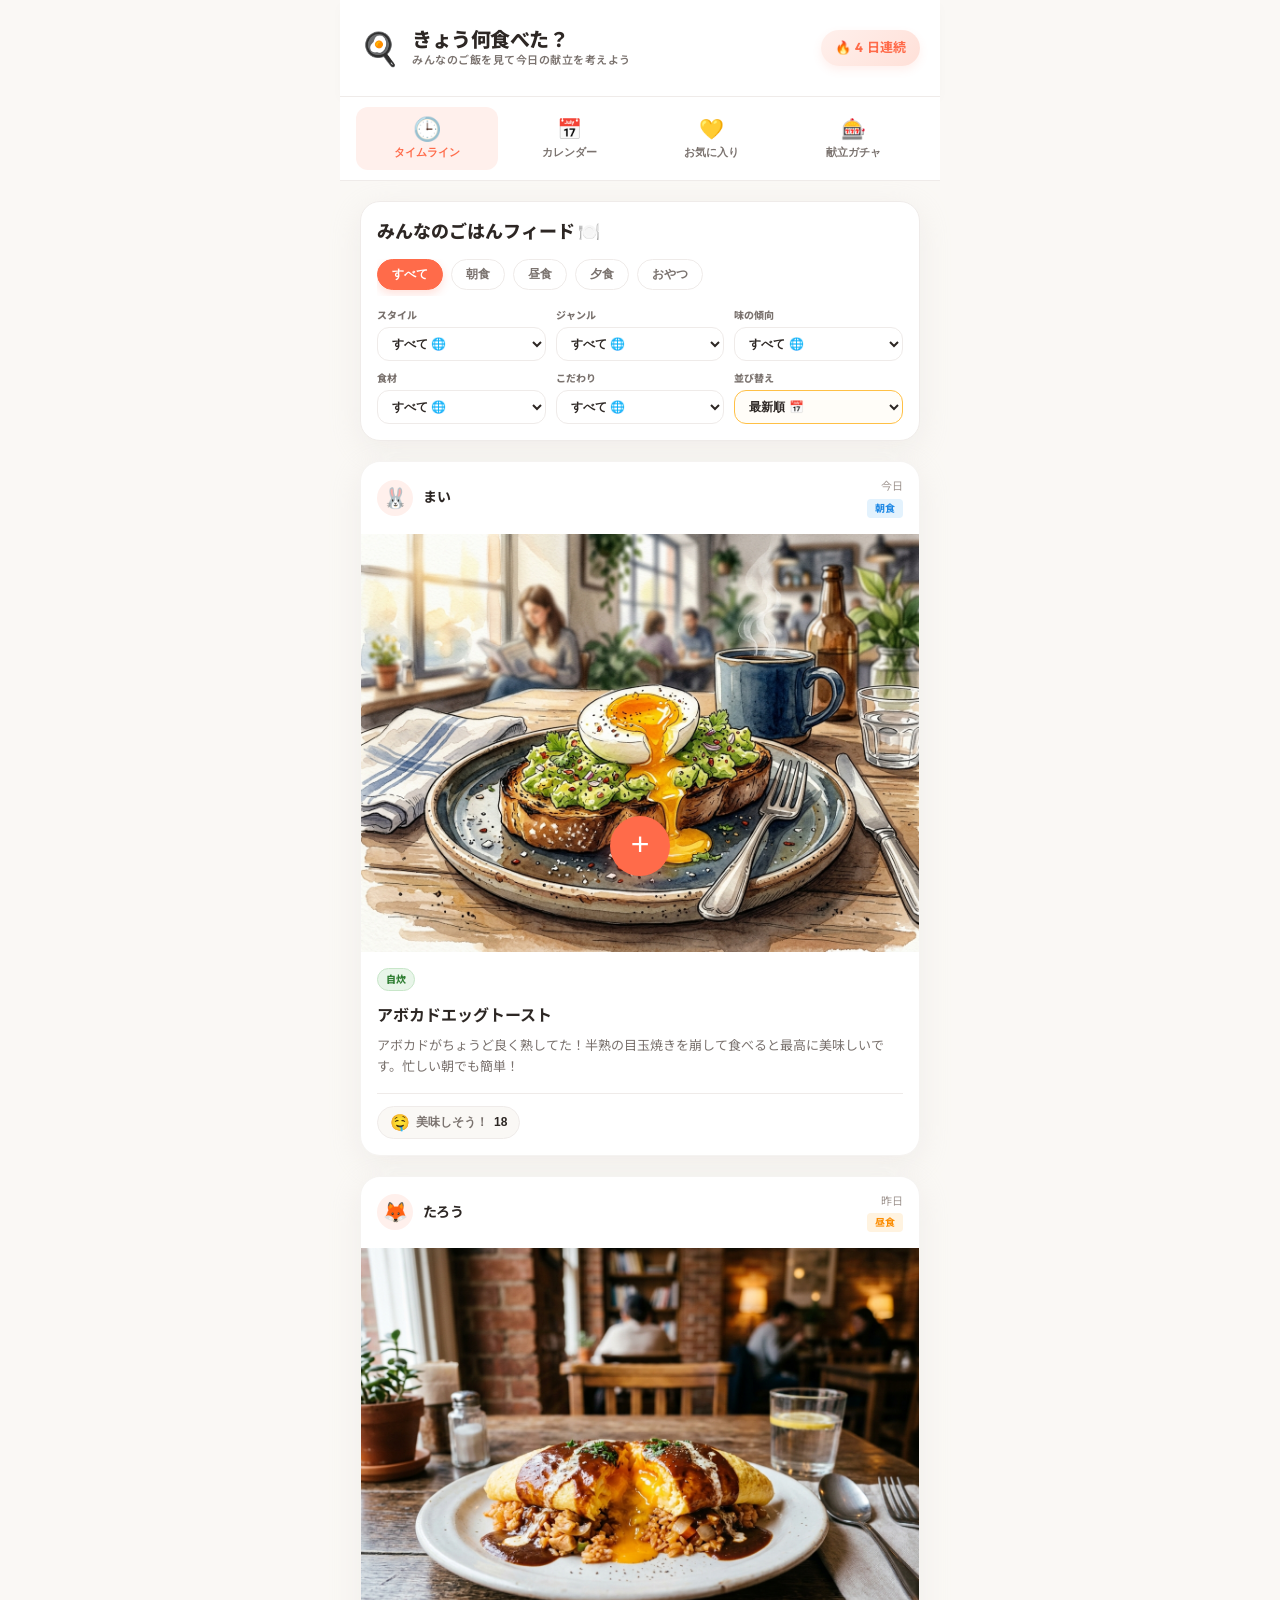
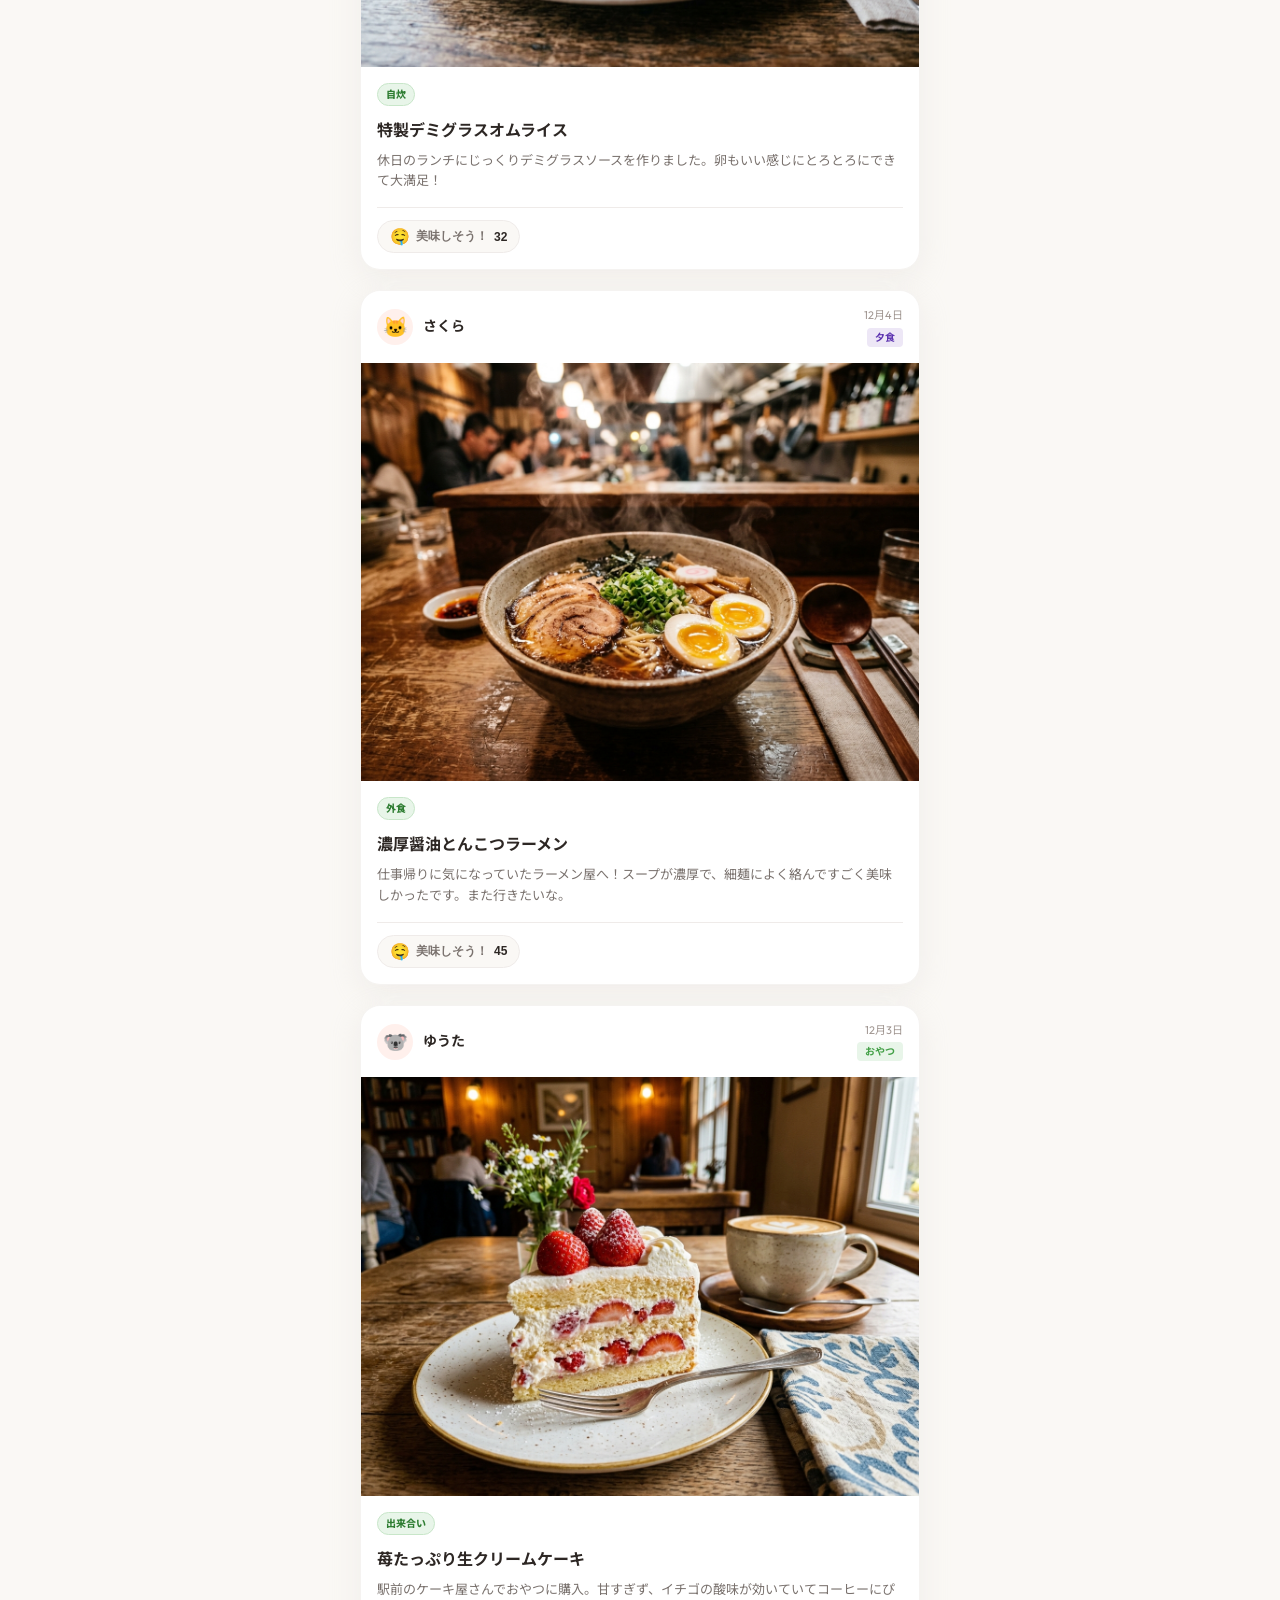
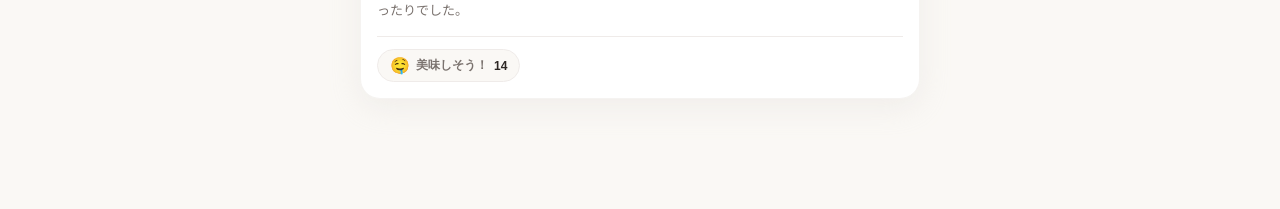
==== commit 83e27bfc: "Add files via upload" ====
--- a/index.html
+++ b/index.html
@@ -29,18 +29,11 @@
     <script type="application/ld+json">
     {
       "@context": "https://schema.org",
-      "@type": "WebApplication",
+      "@type": "WebSite",
       "name": "きょう何食べた？",
       "url": "https://doraganrei-oss.github.io/what-i-ate/",
-      "description": "きょう食べたごはんを簡単に記録・共有できる温かみのあるフードログアプリです。毎日の献立決めを楽しく助ける「献立ガチャ」機能も搭載！",
-      "applicationCategory": "LifestyleApplication",
-      "operatingSystem": "All",
-      "browserRequirements": "Requires JavaScript",
-      "offers": {
-        "@type": "Offer",
-        "price": "0",
-        "priceCurrency": "JPY"
-      }
+      "description": "みんなが今日食べたご飯や料理を投稿・共有し、今日の献立選びの参考になる料理共有サイトです。",
+      "inLanguage": "ja"
     }
     </script>
 
@@ -49,7 +42,7 @@
     <link rel="preconnect" href="https://fonts.gstatic.com" crossorigin>
     <link href="https://fonts.googleapis.com/css2?family=Noto+Sans+JP:wght@400;500;700&family=Outfit:wght@400;600;800&display=swap" rel="stylesheet">
     <!-- Stylesheet -->
-    <link rel="stylesheet" href="styles.css?v=2.25">
+    <link rel="stylesheet" href="styles.css?v=2.26">
     <!-- Google tag (gtag.js) -->
     <script async src="https://www.googletagmanager.com/gtag/js?id=G-2V65GWTWRE"></script>
     <script>
@@ -678,7 +671,7 @@
     <script src="https://www.gstatic.com/firebasejs/10.8.0/firebase-auth-compat.js"></script>
 
     <!-- Application Logic -->
-    <script src="app.js?v=2.25"></script>
+    <script src="app.js?v=2.26"></script>
 
     <!-- Cloudflare Web Analytics -->
     <script type='module' src='https://static.cloudflareinsights.com/beacon.min.js' data-cf-beacon='{"token": "c7d041f0daef40a7a218e30539e66cb9"}'></script>
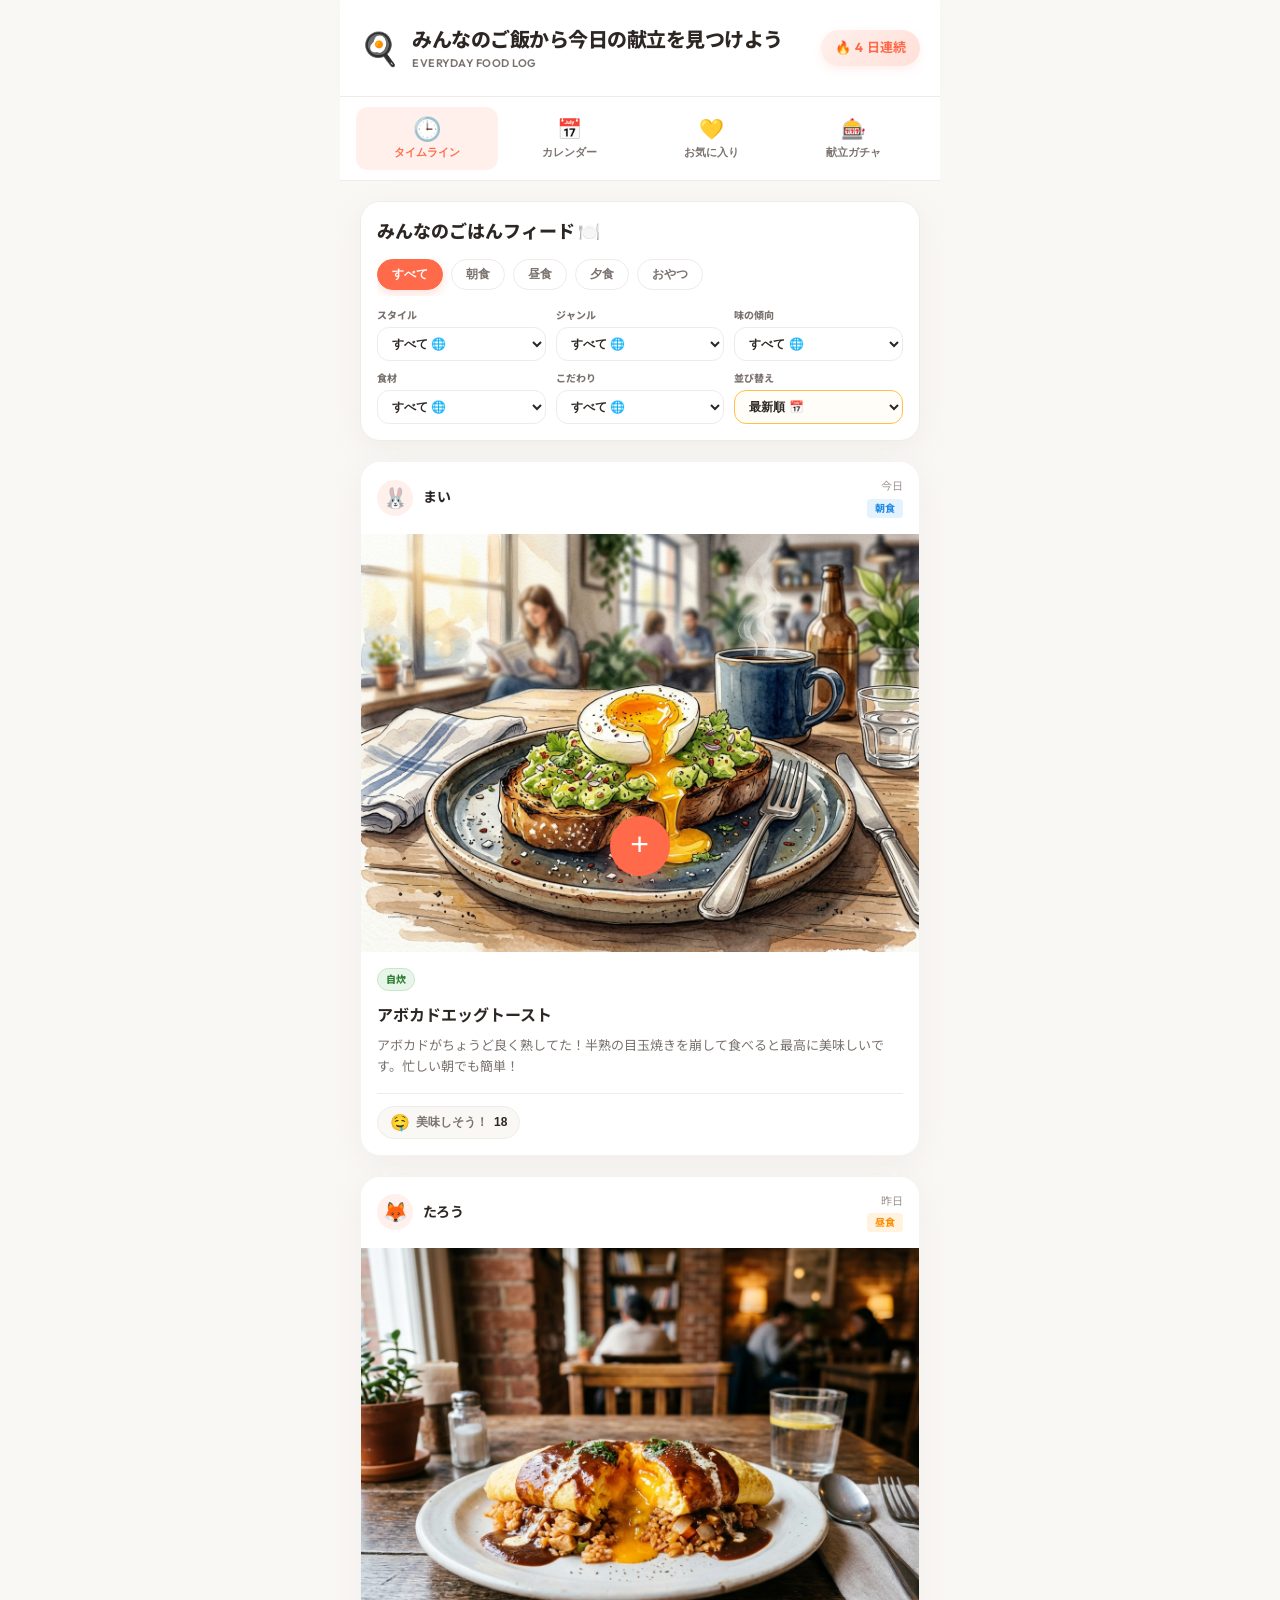
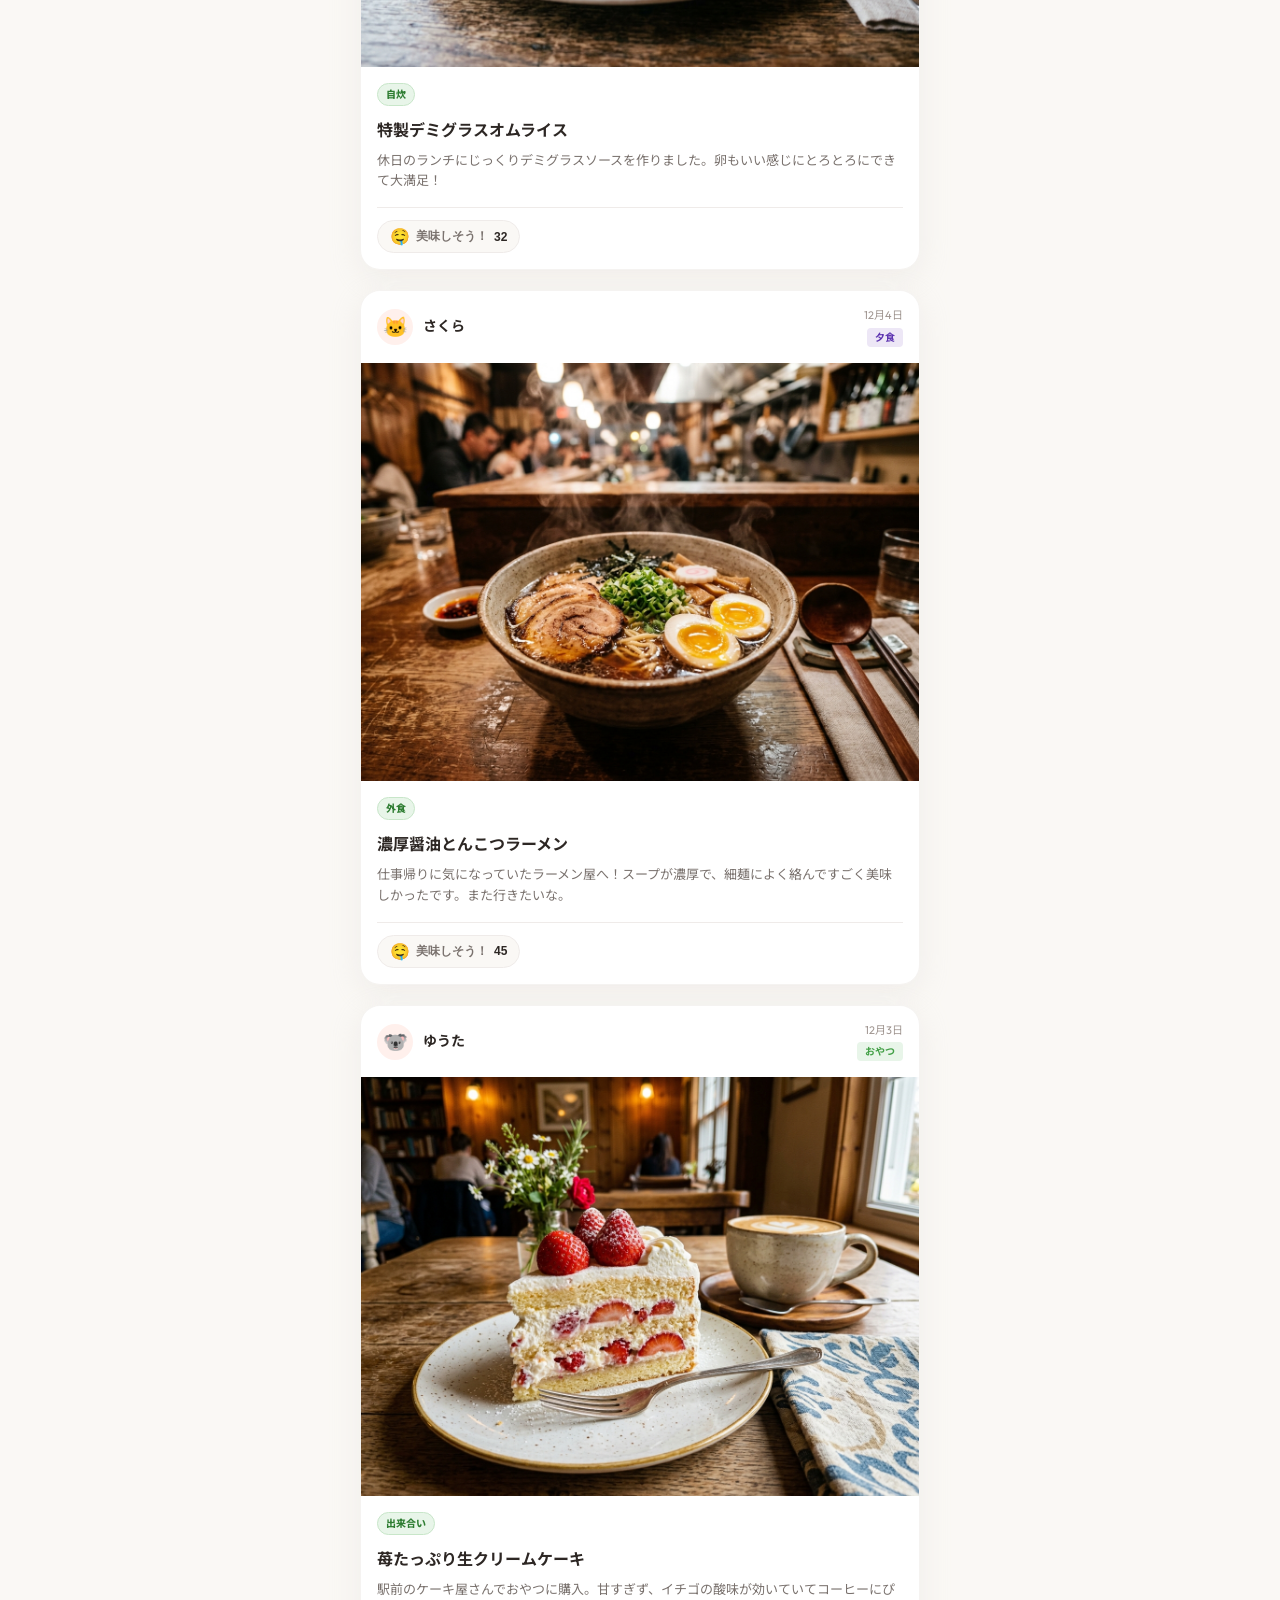
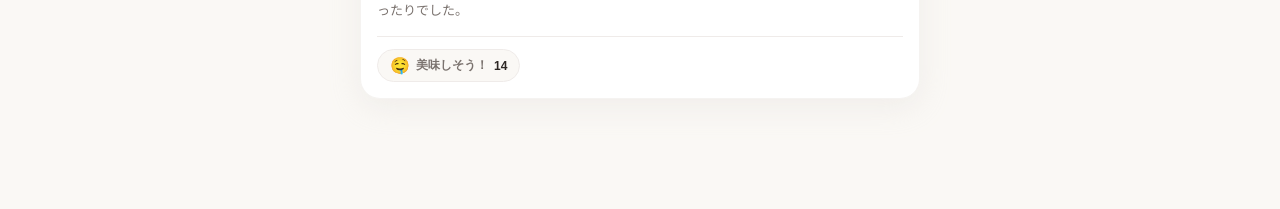
==== commit f1b6bd6f: "Add files via upload" ====
--- a/index.html
+++ b/index.html
@@ -5,7 +5,7 @@
     <meta name="viewport" content="width=device-width, initial-scale=1.0">
     <!-- Google Search Console Verification -->
     <meta name="google-site-verification" content="MVt5srxMhpq7rLiJtJPkJOu2F1b-6dKLZBeaKIbvOLg" />
-    <title>きょう何食べた？｜みんなのご飯を見て今日の献立を考えよう</title>
+    <title>きょう何食べた？｜みんなのご飯から今日の献立を見つけよう</title>
     <meta name="description" content="みんなが今日食べたご飯や料理を投稿・共有。朝ごはん、昼ごはん、晩ご飯の献立選びや料理のアイデア探しに役立つ無料サービスです。">
     
     <!-- Canonical URL -->
@@ -29,11 +29,18 @@
     <script type="application/ld+json">
     {
       "@context": "https://schema.org",
-      "@type": "WebSite",
+      "@type": "WebApplication",
       "name": "きょう何食べた？",
       "url": "https://doraganrei-oss.github.io/what-i-ate/",
-      "description": "みんなが今日食べたご飯や料理を投稿・共有し、今日の献立選びの参考になる料理共有サイトです。",
-      "inLanguage": "ja"
+      "description": "きょう食べたごはんを簡単に記録・共有できる温かみのあるフードログアプリです。毎日の献立決めを楽しく助ける「献立ガチャ」機能も搭載！",
+      "applicationCategory": "LifestyleApplication",
+      "operatingSystem": "All",
+      "browserRequirements": "Requires JavaScript",
+      "offers": {
+        "@type": "Offer",
+        "price": "0",
+        "priceCurrency": "JPY"
+      }
     }
     </script>
 
@@ -42,7 +49,7 @@
     <link rel="preconnect" href="https://fonts.gstatic.com" crossorigin>
     <link href="https://fonts.googleapis.com/css2?family=Noto+Sans+JP:wght@400;500;700&family=Outfit:wght@400;600;800&display=swap" rel="stylesheet">
     <!-- Stylesheet -->
-    <link rel="stylesheet" href="styles.css?v=2.26">
+    <link rel="stylesheet" href="styles.css?v=2.23">
     <!-- Google tag (gtag.js) -->
     <script async src="https://www.googletagmanager.com/gtag/js?id=G-2V65GWTWRE"></script>
     <script>
@@ -60,8 +67,8 @@
             <div class="logo-area">
                 <span class="logo-emoji">🍳</span>
                 <div class="logo-text">
-                    <div style="font-size: 20px; font-weight: 800; color: var(--text-main); letter-spacing: -0.5px; line-height: 1.2;">きょう何食べた？</div>
-                    <h1 style="font-size: 11px; color: var(--text-muted); font-weight: 600; letter-spacing: 0.5px; margin: 0; text-transform: none;">みんなのご飯を見て今日の献立を考えよう</h1>
+                    <h1>みんなのご飯から今日の献立を見つけよう</h1>
+                    <p>Everyday Food Log</p>
                 </div>
             </div>
             <div class="header-right">
@@ -671,7 +678,7 @@
     <script src="https://www.gstatic.com/firebasejs/10.8.0/firebase-auth-compat.js"></script>
 
     <!-- Application Logic -->
-    <script src="app.js?v=2.26"></script>
+    <script src="app.js?v=2.23"></script>
 
     <!-- Cloudflare Web Analytics -->
     <script type='module' src='https://static.cloudflareinsights.com/beacon.min.js' data-cf-beacon='{"token": "c7d041f0daef40a7a218e30539e66cb9"}'></script>
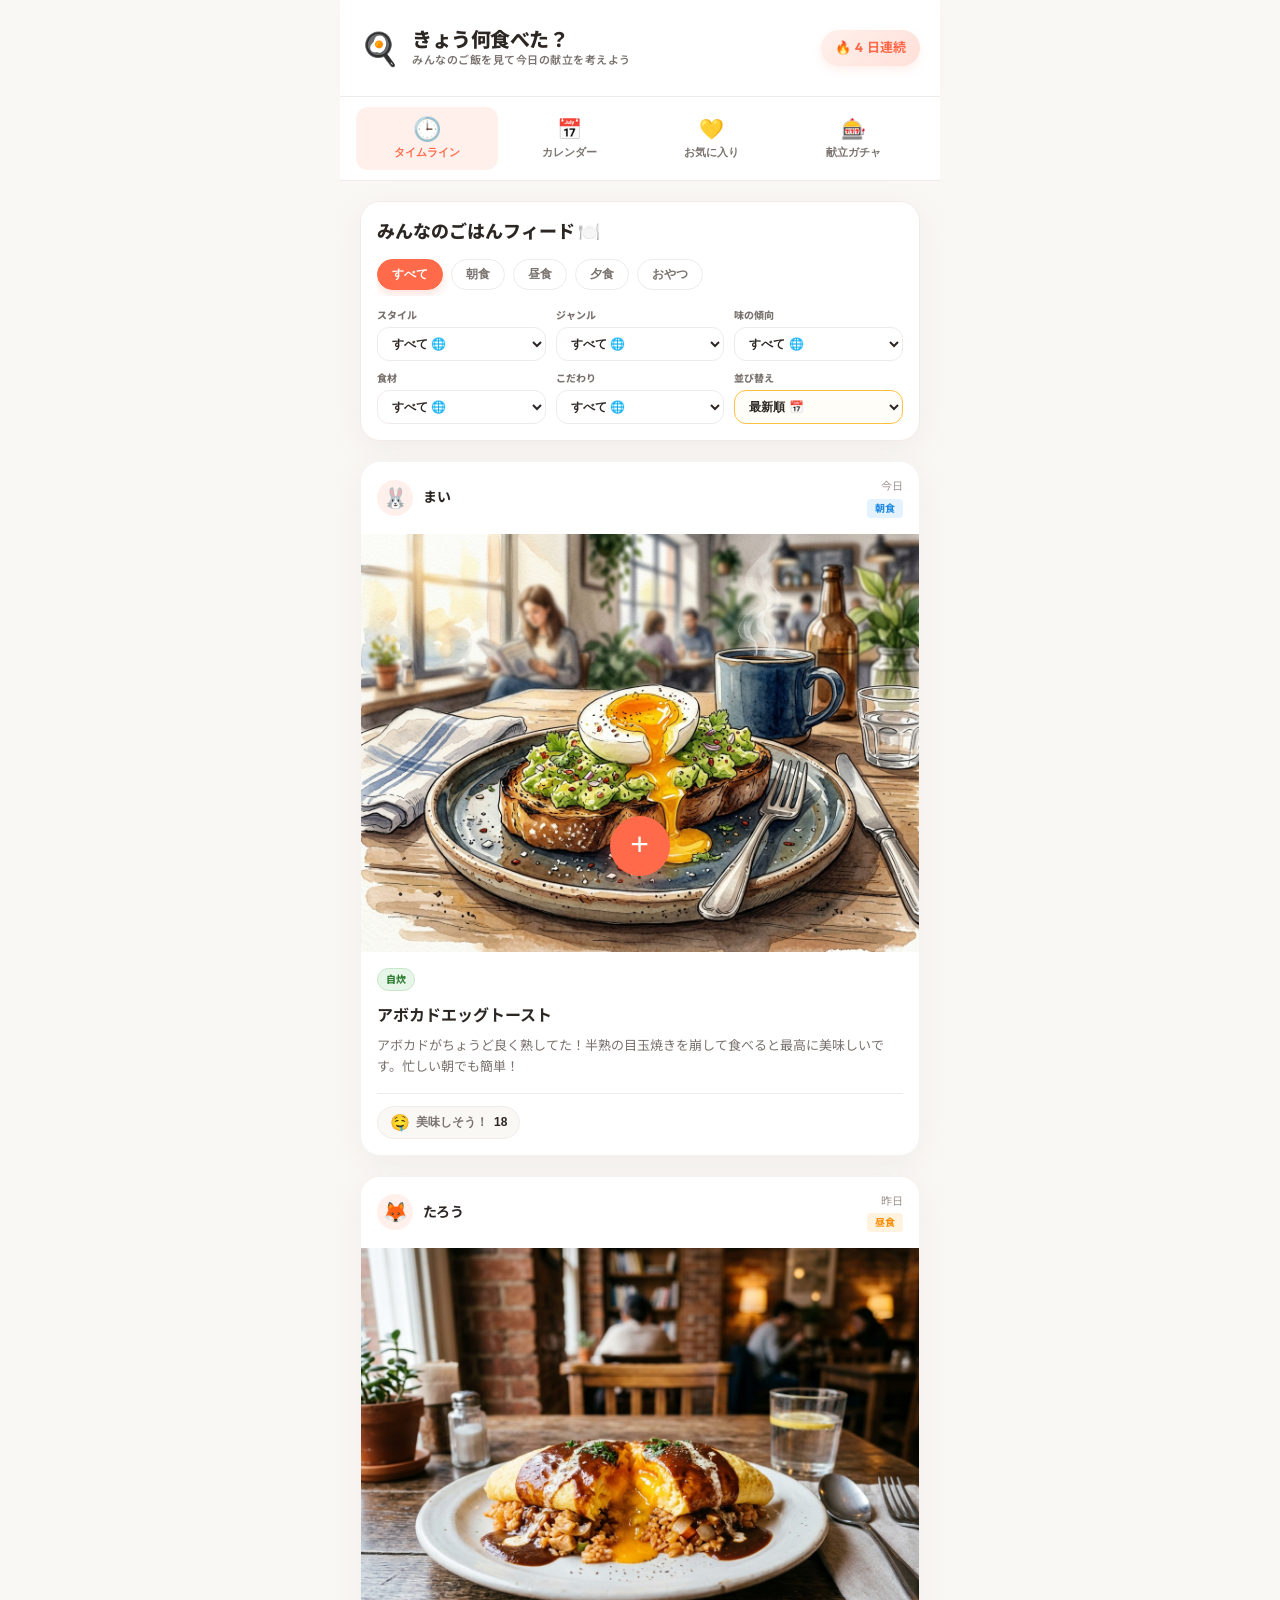
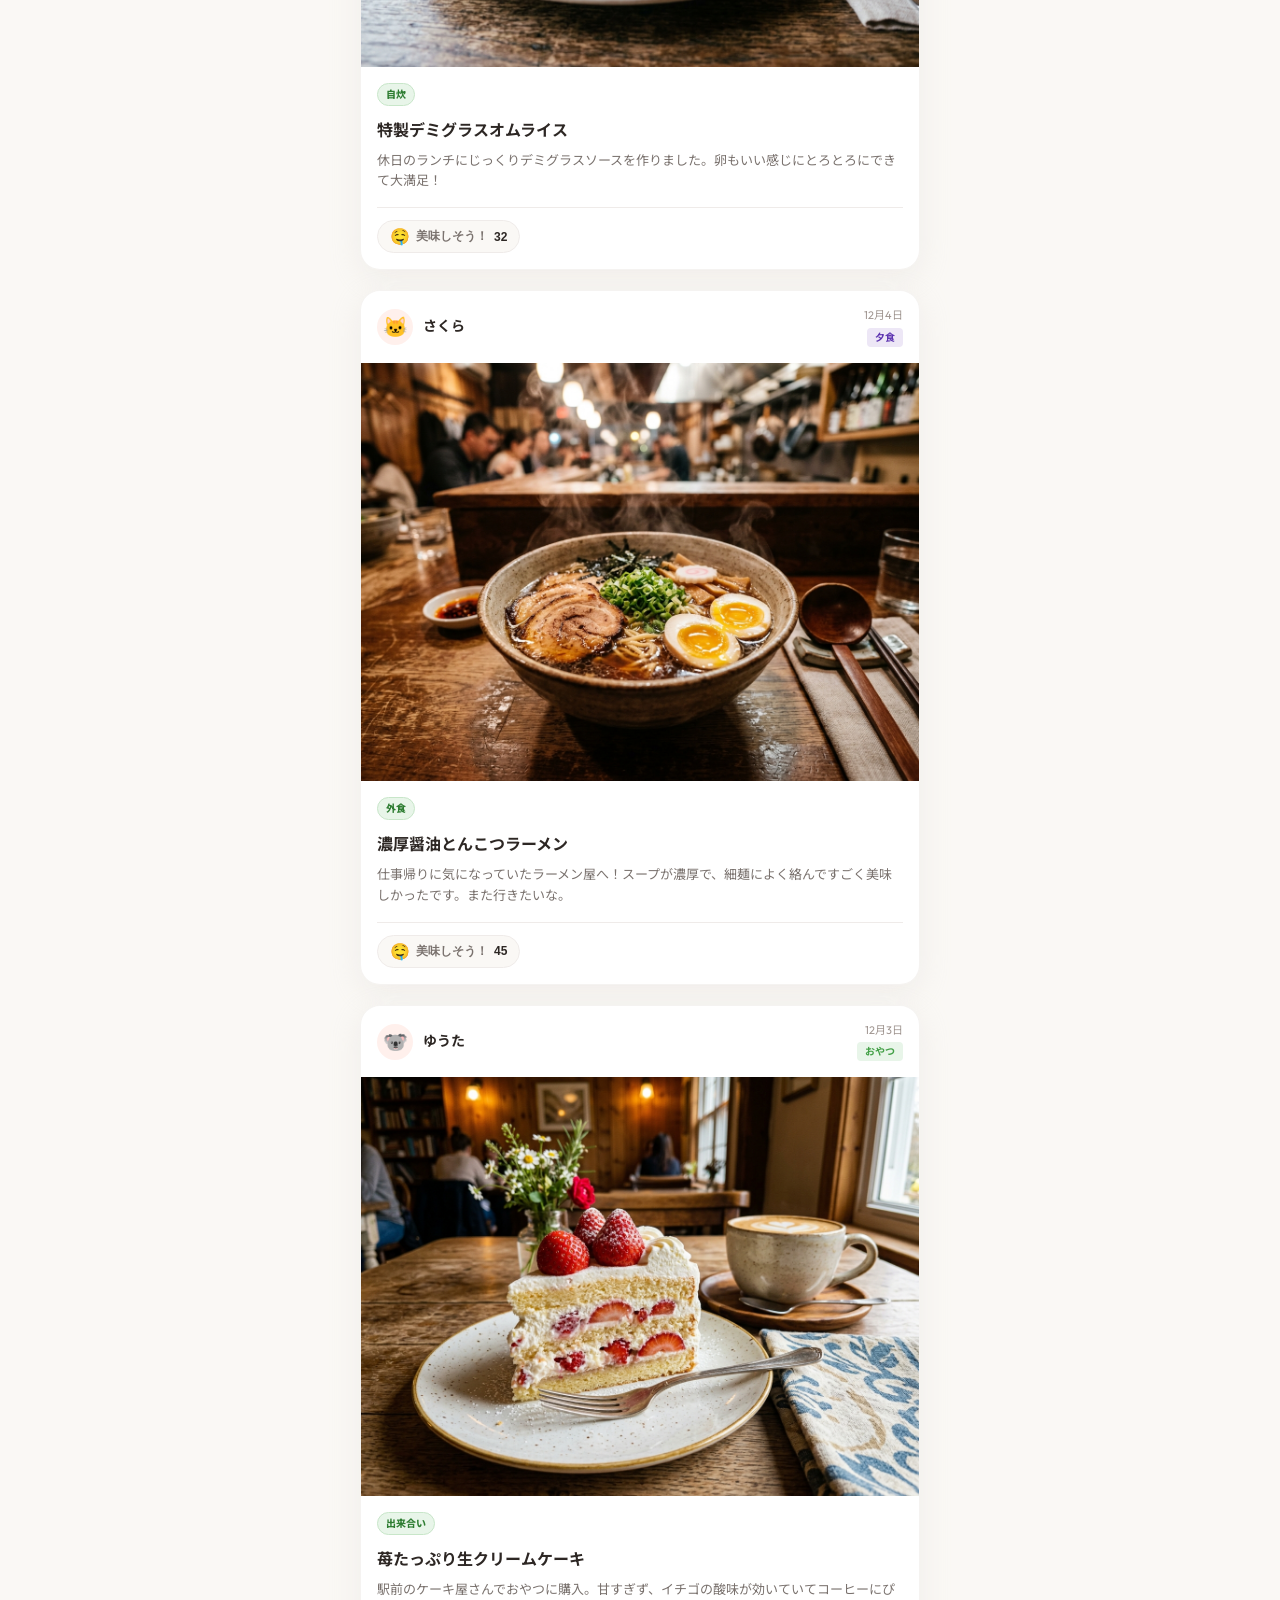
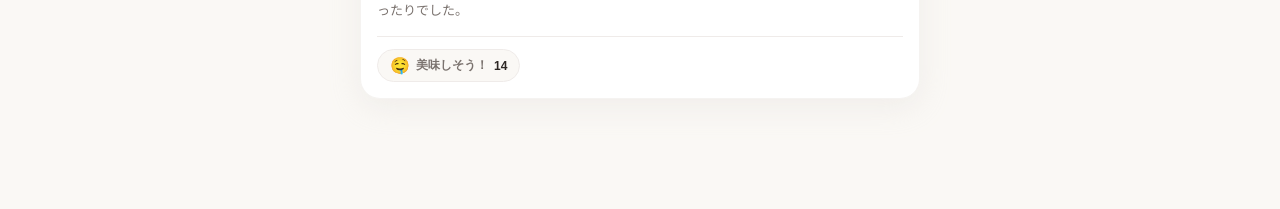
==== commit 39aebcca: "Add files via upload" ====
--- a/index.html
+++ b/index.html
@@ -5,7 +5,7 @@
     <meta name="viewport" content="width=device-width, initial-scale=1.0">
     <!-- Google Search Console Verification -->
     <meta name="google-site-verification" content="MVt5srxMhpq7rLiJtJPkJOu2F1b-6dKLZBeaKIbvOLg" />
-    <title>きょう何食べた？｜みんなのご飯から今日の献立を見つけよう</title>
+    <title>きょう何食べた？｜みんなのご飯を見て今日の献立を考えよう</title>
     <meta name="description" content="みんなが今日食べたご飯や料理を投稿・共有。朝ごはん、昼ごはん、晩ご飯の献立選びや料理のアイデア探しに役立つ無料サービスです。">
     
     <!-- Canonical URL -->
@@ -29,18 +29,11 @@
     <script type="application/ld+json">
     {
       "@context": "https://schema.org",
-      "@type": "WebApplication",
+      "@type": "WebSite",
       "name": "きょう何食べた？",
       "url": "https://doraganrei-oss.github.io/what-i-ate/",
-      "description": "きょう食べたごはんを簡単に記録・共有できる温かみのあるフードログアプリです。毎日の献立決めを楽しく助ける「献立ガチャ」機能も搭載！",
-      "applicationCategory": "LifestyleApplication",
-      "operatingSystem": "All",
-      "browserRequirements": "Requires JavaScript",
-      "offers": {
-        "@type": "Offer",
-        "price": "0",
-        "priceCurrency": "JPY"
-      }
+      "description": "みんなが今日食べたご飯や料理を投稿・共有し、今日の献立選びの参考になる料理共有サイトです。",
+      "inLanguage": "ja"
     }
     </script>
 
@@ -49,7 +42,7 @@
     <link rel="preconnect" href="https://fonts.gstatic.com" crossorigin>
     <link href="https://fonts.googleapis.com/css2?family=Noto+Sans+JP:wght@400;500;700&family=Outfit:wght@400;600;800&display=swap" rel="stylesheet">
     <!-- Stylesheet -->
-    <link rel="stylesheet" href="styles.css?v=2.23">
+    <link rel="stylesheet" href="styles.css?v=2.29">
     <!-- Google tag (gtag.js) -->
     <script async src="https://www.googletagmanager.com/gtag/js?id=G-2V65GWTWRE"></script>
     <script>
@@ -67,8 +60,8 @@
             <div class="logo-area">
                 <span class="logo-emoji">🍳</span>
                 <div class="logo-text">
-                    <h1>みんなのご飯から今日の献立を見つけよう</h1>
-                    <p>Everyday Food Log</p>
+                    <div style="font-size: 20px; font-weight: 800; color: var(--text-main); letter-spacing: -0.5px; line-height: 1.2;">きょう何食べた？</div>
+                    <h1 style="font-size: 11px; color: var(--text-muted); font-weight: 600; letter-spacing: 0.5px; margin: 0; text-transform: none;">みんなのご飯を見て今日の献立を考えよう</h1>
                 </div>
             </div>
             <div class="header-right">
@@ -678,7 +671,7 @@
     <script src="https://www.gstatic.com/firebasejs/10.8.0/firebase-auth-compat.js"></script>
 
     <!-- Application Logic -->
-    <script src="app.js?v=2.23"></script>
+    <script src="app.js?v=2.29"></script>
 
     <!-- Cloudflare Web Analytics -->
     <script type='module' src='https://static.cloudflareinsights.com/beacon.min.js' data-cf-beacon='{"token": "c7d041f0daef40a7a218e30539e66cb9"}'></script>
--- a/styles.css
+++ b/styles.css
@@ -2555,6 +2555,29 @@
     color: var(--text-light);
 }
 
+.custom-recipe-actions {
+    display: flex;
+    gap: 4px;
+}
+
+.edit-recipe-btn {
+    background-color: transparent;
+    border: none;
+    outline: none;
+    color: var(--primary-color);
+    font-size: 11px;
+    font-weight: 800;
+    cursor: pointer;
+    padding: 6px 10px;
+    border-radius: var(--radius-sm);
+    transition: background-color 0.2s, color 0.2s;
+}
+
+.edit-recipe-btn:hover {
+    background-color: #FFF6E5;
+    color: #E58E00;
+}
+
 .delete-recipe-btn {
     background-color: transparent;
     border: none;
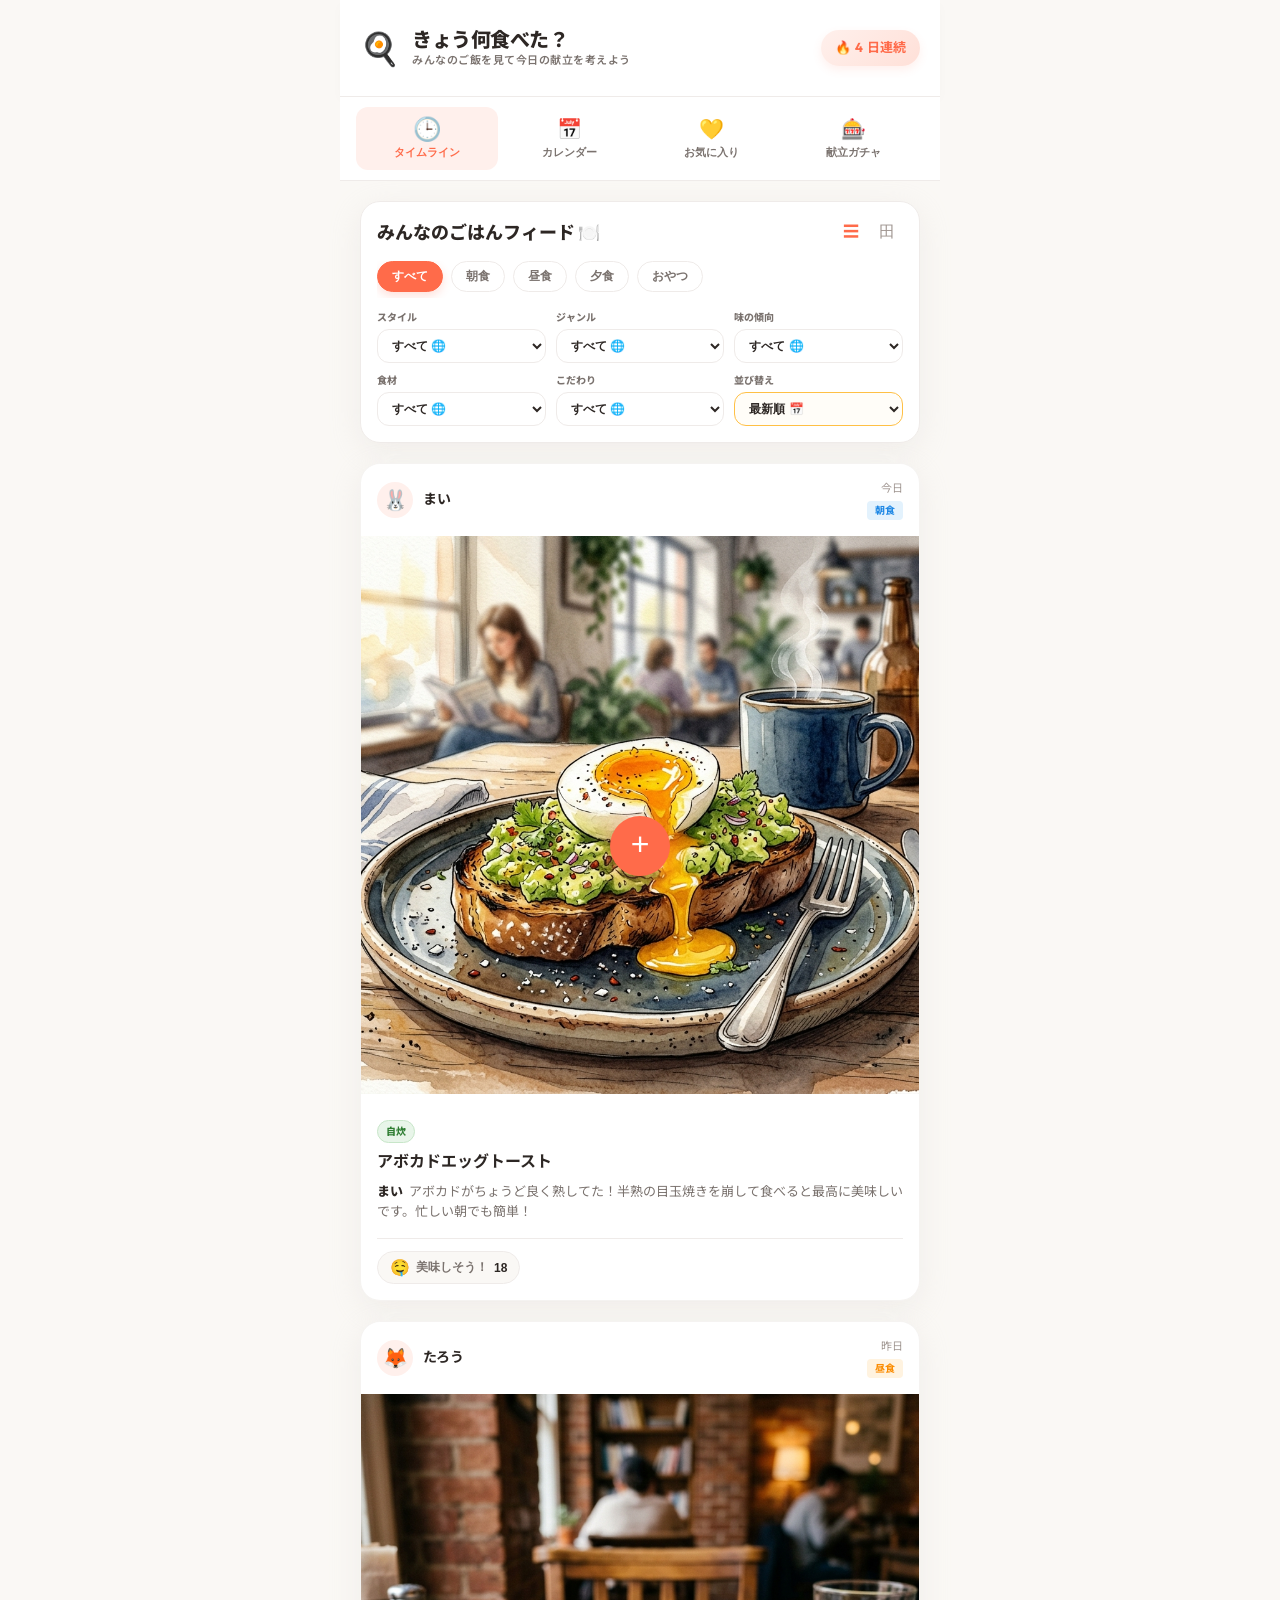
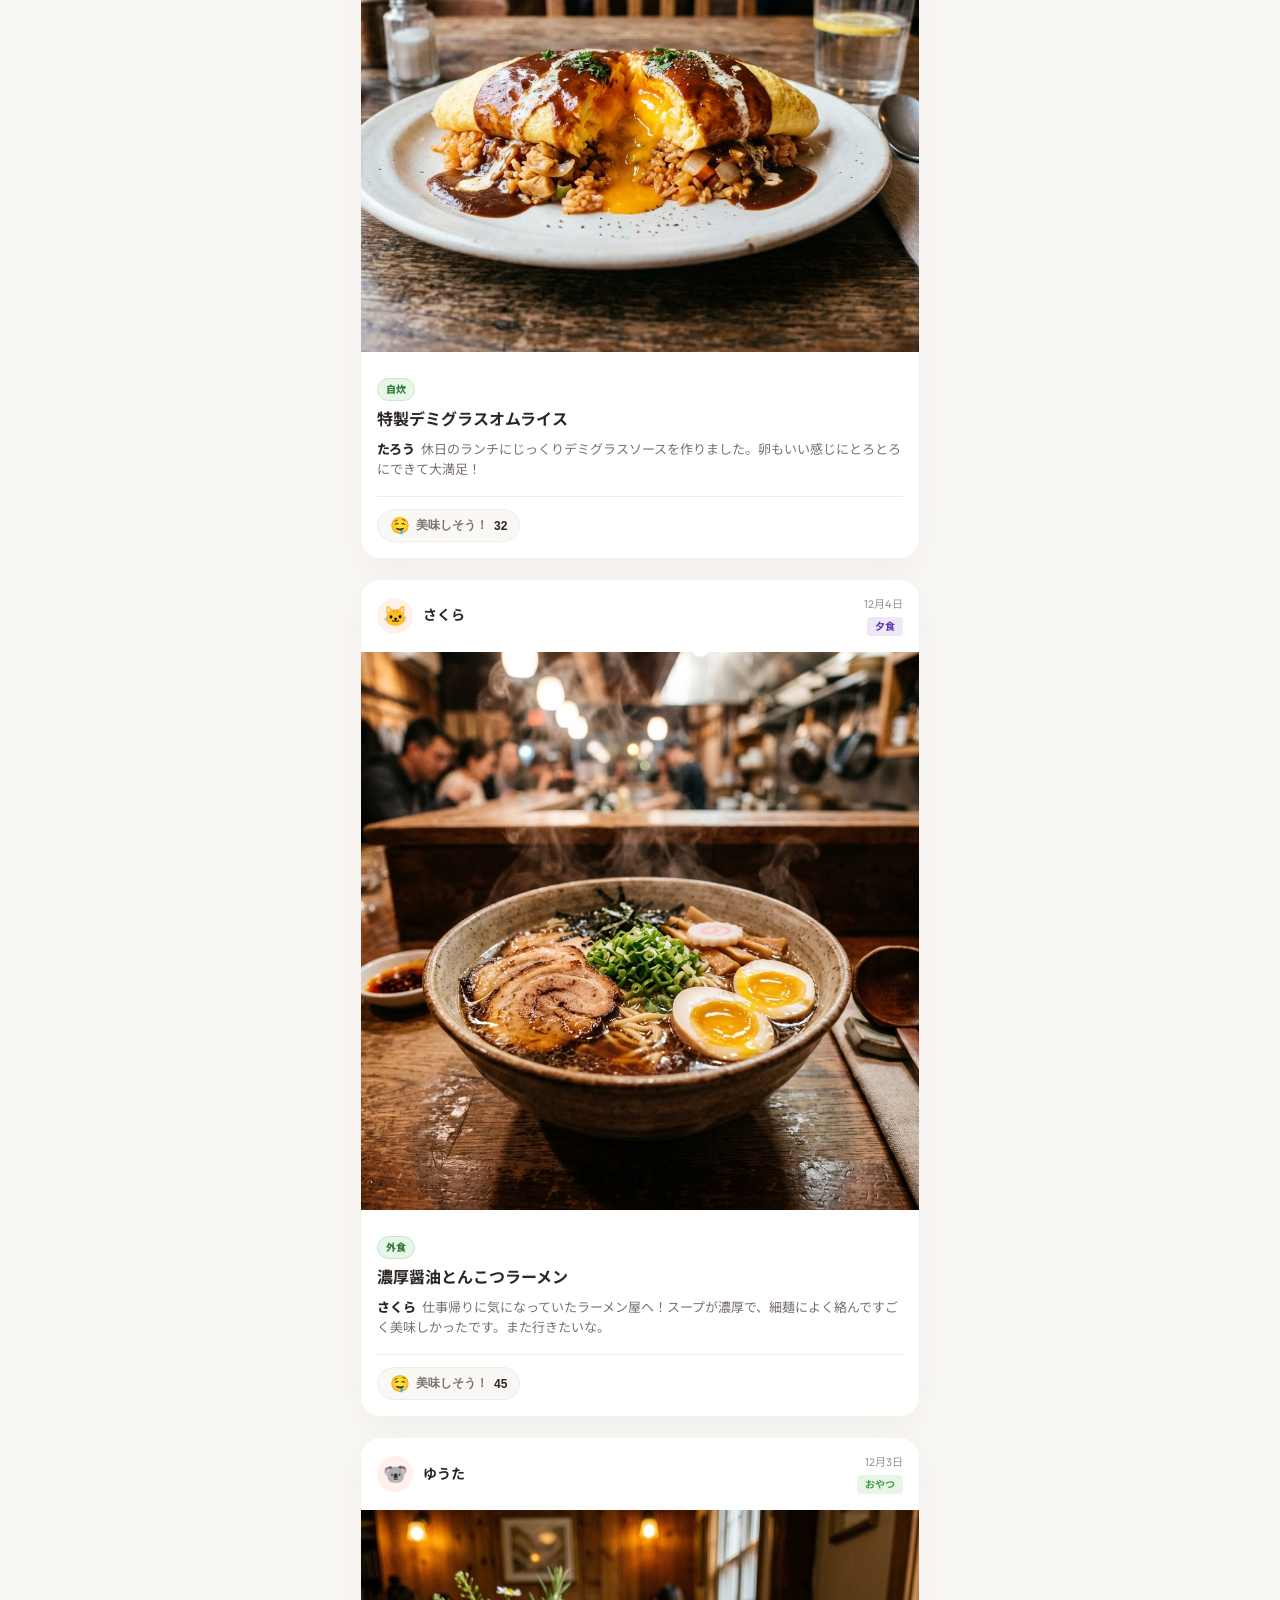
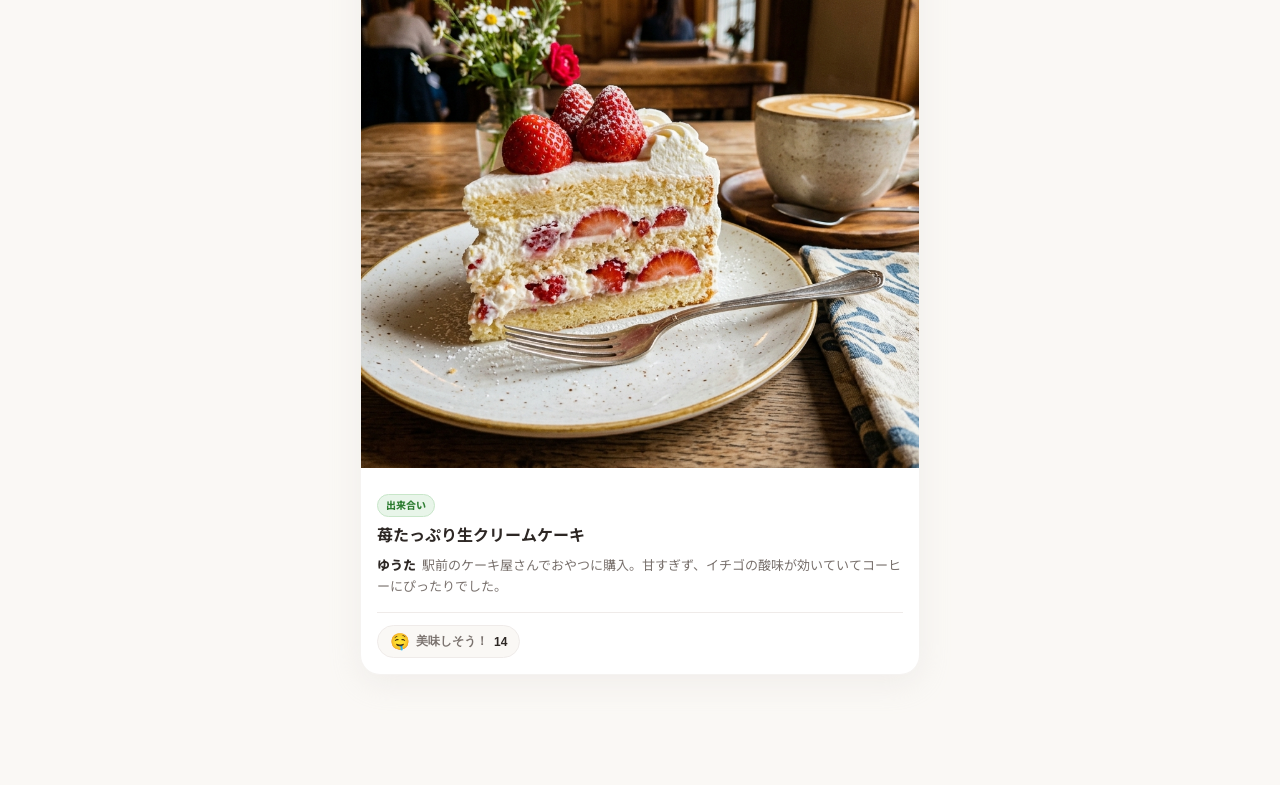
==== commit 5c3159ca: "Add files via upload" ====
--- a/index.html
+++ b/index.html
@@ -42,7 +42,7 @@
     <link rel="preconnect" href="https://fonts.gstatic.com" crossorigin>
     <link href="https://fonts.googleapis.com/css2?family=Noto+Sans+JP:wght@400;500;700&family=Outfit:wght@400;600;800&display=swap" rel="stylesheet">
     <!-- Stylesheet -->
-    <link rel="stylesheet" href="styles.css?v=2.29">
+    <link rel="stylesheet" href="styles.css?v=2.30">
     <!-- Google tag (gtag.js) -->
     <script async src="https://www.googletagmanager.com/gtag/js?id=G-2V65GWTWRE"></script>
     <script>
@@ -106,8 +106,12 @@
             <!-- Timeline Section -->
             <section id="tab-timeline" class="tab-panel active">
                 <div class="timeline-header-panel">
-                    <div class="timeline-title-row">
-                        <h2>みんなのごはんフィード 🍽️</h2>
+                    <div class="timeline-title-row" style="display: flex; justify-content: space-between; align-items: center; width: 100%;">
+                        <h2 style="margin: 0;">みんなのごはんフィード 🍽️</h2>
+                        <div class="view-toggle-buttons" style="display: flex; gap: 4px;">
+                            <button class="view-toggle-btn active" id="timelineListViewBtn" title="フィード表示" style="background: none; border: none; font-size: 16px; cursor: pointer; padding: 4px 8px; border-radius: var(--radius-sm);">☰</button>
+                            <button class="view-toggle-btn" id="timelineGridViewBtn" title="グリッド表示" style="background: none; border: none; font-size: 16px; cursor: pointer; padding: 4px 8px; border-radius: var(--radius-sm);">田</button>
+                        </div>
                     </div>
                     
                     <div class="timeline-filter-dashboard">
@@ -641,8 +645,12 @@
             </div>
             
             <!-- Posts Section Divider -->
-            <div class="user-home-divider">
-                <span>投稿一覧</span>
+            <div class="user-home-divider" style="display: flex; justify-content: space-between; align-items: center; border-bottom: 1px solid var(--border-color); padding-bottom: 8px; margin-bottom: 12px; width: 100%;">
+                <span style="font-weight: 800; color: var(--text-main); font-size: 13px;">投稿一覧</span>
+                <div class="view-toggle-buttons" style="display: flex; gap: 4px;">
+                    <button class="view-toggle-btn active" id="userHomeListViewBtn" title="フィード表示" style="background: none; border: none; font-size: 14px; cursor: pointer; padding: 2px 6px; border-radius: var(--radius-sm);">☰</button>
+                    <button class="view-toggle-btn" id="userHomeGridViewBtn" title="グリッド表示" style="background: none; border: none; font-size: 14px; cursor: pointer; padding: 2px 6px; border-radius: var(--radius-sm);">田</button>
+                </div>
             </div>
             
             <!-- Scrollable User Posts Grid -->
@@ -652,6 +660,29 @@
                 </div>
             </div>
         </div>
+
+        <!-- Bottom Navigation Bar for Mobile -->
+        <nav class="bottom-nav-bar" style="display: none;">
+            <button class="bottom-nav-item active" data-tab="timeline">
+                <span class="bottom-nav-icon">🕒</span>
+                <span class="bottom-nav-label">フィード</span>
+            </button>
+            <button class="bottom-nav-item" data-tab="calendar">
+                <span class="bottom-nav-icon">📅</span>
+                <span class="bottom-nav-label">カレンダー</span>
+            </button>
+            <button class="bottom-nav-item upload-trigger-btn" id="bottomNavUploadBtn">
+                <span class="bottom-nav-icon-plus">➕</span>
+            </button>
+            <button class="bottom-nav-item" data-tab="likes">
+                <span class="bottom-nav-icon">💛</span>
+                <span class="bottom-nav-label">お気に入り</span>
+            </button>
+            <button class="bottom-nav-item" data-tab="gacha">
+                <span class="bottom-nav-icon">🎰</span>
+                <span class="bottom-nav-label">ガチャ</span>
+            </button>
+        </nav>
     </div>
 
     <!-- User List Modal (Followers / Following) -->
@@ -671,7 +702,7 @@
     <script src="https://www.gstatic.com/firebasejs/10.8.0/firebase-auth-compat.js"></script>
 
     <!-- Application Logic -->
-    <script src="app.js?v=2.29"></script>
+    <script src="app.js?v=2.30"></script>
 
     <!-- Cloudflare Web Analytics -->
     <script type='module' src='https://static.cloudflareinsights.com/beacon.min.js' data-cf-beacon='{"token": "c7d041f0daef40a7a218e30539e66cb9"}'></script>
--- a/styles.css
+++ b/styles.css
@@ -2605,3 +2605,240 @@
     border-radius: var(--radius-md);
     border: 1px dashed var(--border-color);
 }
+
+/* ==========================================================================
+   Instagram-style Mobile Bottom Navigation & Grid View Redesign
+   ========================================================================== */
+
+/* Mobile Bottom Navigation Bar */
+.bottom-nav-bar {
+    position: fixed;
+    bottom: 0;
+    left: 0;
+    right: 0;
+    height: 60px;
+    background-color: rgba(255, 255, 255, 0.98);
+    backdrop-filter: blur(10px);
+    border-top: 1px solid var(--border-color);
+    display: flex;
+    justify-content: space-around;
+    align-items: center;
+    z-index: 10000;
+    padding-bottom: env(safe-area-inset-bottom);
+    box-shadow: 0 -2px 10px rgba(0, 0, 0, 0.03);
+}
+
+.bottom-nav-item {
+    display: flex;
+    flex-direction: column;
+    align-items: center;
+    justify-content: center;
+    background: none;
+    border: none;
+    font-family: inherit;
+    font-size: 9px;
+    font-weight: 700;
+    color: var(--text-light);
+    cursor: pointer;
+    flex: 1;
+    height: 100%;
+    padding: 4px 0;
+    gap: 3px;
+    transition: color 0.15s ease, transform 0.1s ease;
+}
+
+.bottom-nav-item:active {
+    transform: scale(0.95);
+}
+
+.bottom-nav-item.active {
+    color: var(--primary-color);
+}
+
+.bottom-nav-icon {
+    font-size: 20px;
+    line-height: 1;
+}
+
+/* Center Upload Floating Button */
+.bottom-nav-item.upload-trigger-btn {
+    position: relative;
+    top: -12px;
+    height: 50px;
+    max-width: 50px;
+    border-radius: 50%;
+    background: linear-gradient(135deg, var(--primary-color), #ff451a);
+    box-shadow: 0 4px 14px rgba(255, 107, 74, 0.4);
+    display: flex;
+    align-items: center;
+    justify-content: center;
+    color: #ffffff !important;
+    flex: none;
+}
+
+.bottom-nav-icon-plus {
+    font-size: 24px;
+    color: #ffffff;
+    font-weight: bold;
+    line-height: 1;
+}
+
+/* Instagram-style 1:1 Cover Photo Layout */
+.post-img-container {
+    width: 100%;
+    aspect-ratio: 1 / 1;
+    overflow: hidden;
+    background-color: #FAF8F5;
+    cursor: pointer;
+}
+
+.post-img {
+    width: 100%;
+    height: 100%;
+    object-fit: cover;
+    display: block;
+    transition: transform 0.4s cubic-bezier(0.16, 1, 0.3, 1);
+}
+
+.post-card:hover .post-img {
+    transform: scale(1.015);
+}
+
+/* Tag badging layout */
+.post-tags-container {
+    display: flex;
+    flex-wrap: wrap;
+    gap: 4px;
+    margin-top: 10px;
+    margin-bottom: 6px;
+}
+
+.post-comment .caption-user {
+    font-weight: 800;
+    margin-right: 6px;
+    color: var(--text-main);
+    cursor: pointer;
+}
+
+.post-comment .caption-user:hover {
+    text-decoration: underline;
+}
+
+/* 3-Column Photo Grid Album View */
+.posts-grid-view {
+    display: grid;
+    grid-template-columns: repeat(3, 1fr);
+    gap: 3px;
+    margin-top: 12px;
+    width: 100%;
+}
+
+.grid-post-item {
+    position: relative;
+    width: 100%;
+    aspect-ratio: 1 / 1;
+    overflow: hidden;
+    background-color: #FAF8F5;
+    cursor: pointer;
+    border-radius: var(--radius-sm);
+}
+
+.grid-post-img {
+    width: 100%;
+    height: 100%;
+    object-fit: cover;
+    display: block;
+    transition: filter 0.2s ease, transform 0.3s cubic-bezier(0.16, 1, 0.3, 1);
+}
+
+.grid-post-item:hover .grid-post-img {
+    filter: brightness(0.85);
+    transform: scale(1.03);
+}
+
+.grid-post-overlay {
+    position: absolute;
+    top: 0;
+    left: 0;
+    right: 0;
+    bottom: 0;
+    background-color: rgba(0, 0, 0, 0.3);
+    display: flex;
+    align-items: center;
+    justify-content: center;
+    color: #ffffff;
+    font-size: 13px;
+    font-weight: 800;
+    opacity: 0;
+    transition: opacity 0.2s ease;
+    pointer-events: none;
+}
+
+.grid-post-item:hover .grid-post-overlay {
+    opacity: 1;
+}
+
+.grid-overlay-item {
+    display: flex;
+    align-items: center;
+    gap: 4px;
+}
+
+/* View Toggle Button Styling */
+.view-toggle-btn {
+    color: var(--text-light);
+    background: none;
+    border: none;
+    padding: 6px 10px;
+    border-radius: var(--radius-md);
+    cursor: pointer;
+    transition: all 0.2s ease;
+    display: flex;
+    align-items: center;
+    justify-content: center;
+    font-size: 15px;
+}
+
+.view-toggle-btn:hover {
+    background-color: #FAF8F5;
+    color: var(--text-main);
+}
+
+.view-toggle-btn.active {
+    color: var(--primary-color);
+    background-color: #FFF0EC;
+}
+
+/* User Home Grid Container spacing */
+.user-home-grid-container {
+    width: 100%;
+    margin-top: 8px;
+}
+
+/* Responsive Overrides: Hide/Show top vs bottom navigation */
+@media (max-width: 768px) {
+    .app-nav {
+        display: none !important;
+    }
+    
+    .bottom-nav-bar {
+        display: flex !important;
+    }
+    
+    .app-container {
+        padding-bottom: 74px !important;
+    }
+    
+    /* Hide top header action buttons on mobile since bottom nav handles upload */
+    .header-right .header-login-btn,
+    .header-right .user-profile-header {
+        margin-right: 0;
+    }
+}
+
+@media (min-width: 769px) {
+    .bottom-nav-bar {
+        display: none !important;
+    }
+}
+
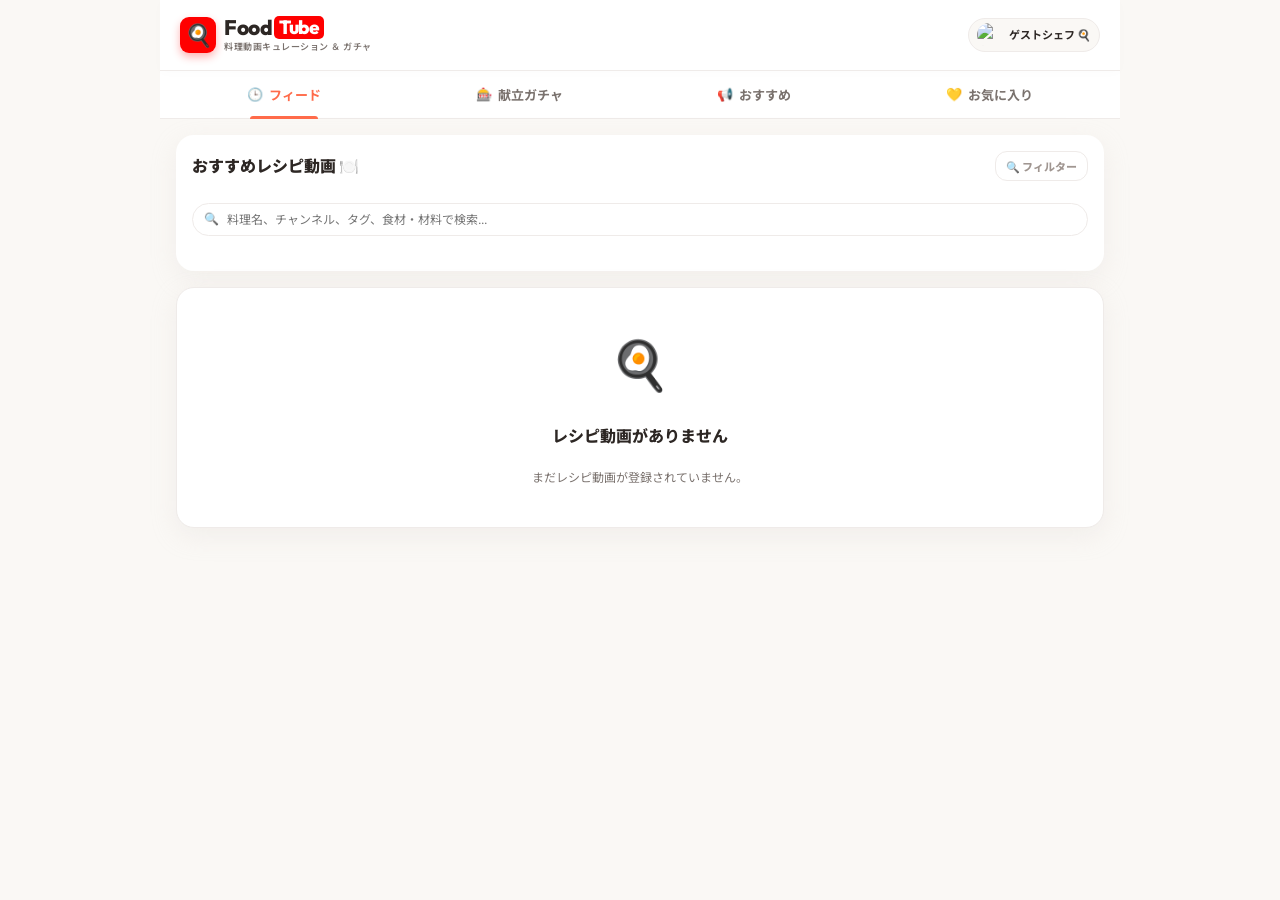
==== commit 86e1425b: "Add files via upload" ====
--- a/index.html
+++ b/index.html
@@ -2,54 +2,20 @@
 <html lang="ja">
 <head>
     <meta charset="UTF-8">
-    <meta name="viewport" content="width=device-width, initial-scale=1.0">
-    <!-- Google Search Console Verification -->
-    <meta name="google-site-verification" content="MVt5srxMhpq7rLiJtJPkJOu2F1b-6dKLZBeaKIbvOLg" />
-    <title>きょう何食べた？｜みんなのご飯を見て今日の献立を考えよう</title>
-    <meta name="description" content="みんなが今日食べたご飯や料理を投稿・共有。朝ごはん、昼ごはん、晩ご飯の献立選びや料理のアイデア探しに役立つ無料サービスです。">
-    
-    <!-- Canonical URL -->
-    <link rel="canonical" href="https://doraganrei-oss.github.io/what-i-ate/">
-
-    <!-- OGP Settings -->
-    <meta property="og:site_name" content="きょう何食べた？">
-    <meta property="og:title" content="きょう何食べた？ | 毎日のごはん記録＆シェア">
-    <meta property="og:description" content="きょう食べたごはんを簡単に記録・共有できる温かみのあるフードログアプリです。毎日の献立決めを楽しく助ける「献立ガチャ」機能も搭載！">
-    <meta property="og:image" content="https://doraganrei-oss.github.io/what-i-ate/images/omurice.jpg">
-    <meta property="og:url" content="https://doraganrei-oss.github.io/what-i-ate/">
-    <meta property="og:type" content="website">
-
-    <!-- Twitter Card Settings -->
-    <meta name="twitter:card" content="summary_large_image">
-    <meta name="twitter:title" content="きょう何食べた？ | 毎日のごはん記録＆シェア">
-    <meta name="twitter:description" content="毎日のごはん記録＆献立ガチャアプリ。今日のごはんを記録してシェアしよう！">
-    <meta name="twitter:image" content="https://doraganrei-oss.github.io/what-i-ate/images/omurice.jpg">
-
-    <!-- Structured Data (JSON-LD) -->
-    <script type="application/ld+json">
-    {
-      "@context": "https://schema.org",
-      "@type": "WebSite",
-      "name": "きょう何食べた？",
-      "url": "https://doraganrei-oss.github.io/what-i-ate/",
-      "description": "みんなが今日食べたご飯や料理を投稿・共有し、今日の献立選びの参考になる料理共有サイトです。",
-      "inLanguage": "ja"
-    }
-    </script>
-
+    <meta name="viewport" content="width=device-width, initial-scale=1.0, maximum-scale=1.0, user-scalable=no">
+    <title>きょう何食べた？ | 料理動画キュレーション ＆ 献立ガチャ</title>
     <!-- Google Fonts -->
     <link rel="preconnect" href="https://fonts.googleapis.com">
     <link rel="preconnect" href="https://fonts.gstatic.com" crossorigin>
-    <link href="https://fonts.googleapis.com/css2?family=Noto+Sans+JP:wght@400;500;700&family=Outfit:wght@400;600;800&display=swap" rel="stylesheet">
+    <link href="https://fonts.googleapis.com/css2?family=Noto+Sans+JP:wght@400;500;700;800&family=Outfit:wght@400;600;800&display=swap" rel="stylesheet">
     <!-- Stylesheet -->
-    <link rel="stylesheet" href="styles.css?v=2.30">
+    <link rel="stylesheet" href="styles.css?v=3.90">
     <!-- Google tag (gtag.js) -->
     <script async src="https://www.googletagmanager.com/gtag/js?id=G-2V65GWTWRE"></script>
     <script>
       window.dataLayer = window.dataLayer || [];
       function gtag(){dataLayer.push(arguments);}
       gtag('js', new Date());
-
       gtag('config', 'G-2V65GWTWRE');
     </script>
 </head>
@@ -57,47 +23,44 @@
     <div class="app-container">
         <!-- Header -->
         <header class="app-header">
-            <div class="logo-area">
-                <span class="logo-emoji">🍳</span>
+            <div class="logo-area" style="display: flex; align-items: center; gap: 8px;">
+                <div class="foodtube-logo-icon" style="background-color: #FF0000; width: 36px; height: 36px; border-radius: 9px; display: flex; align-items: center; justify-content: center; box-shadow: 0 4px 8px rgba(255,0,0,0.3);">
+                    <span style="font-size: 22px; color: #FFF; line-height: 1;">🍳</span>
+                </div>
                 <div class="logo-text">
-                    <div style="font-size: 20px; font-weight: 800; color: var(--text-main); letter-spacing: -0.5px; line-height: 1.2;">きょう何食べた？</div>
-                    <h1 style="font-size: 11px; color: var(--text-muted); font-weight: 600; letter-spacing: 0.5px; margin: 0; text-transform: none;">みんなのご飯を見て今日の献立を考えよう</h1>
+                    <h1 style="font-family: 'Outfit', 'Noto Sans JP', sans-serif; font-weight: 800; font-size: 21px; display: flex; align-items: center; margin: 0; line-height: 1.1; letter-spacing: -0.5px;">
+                        <span style="color: var(--text-main);">Food</span><span style="color: #FFF; background-color: #FF0000; padding: 1px 5px; border-radius: 5px; margin-left: 2px; font-size: 19px;">Tube</span>
+                    </h1>
+                    <p style="font-size: 9px; color: var(--text-muted); margin: 1px 0 0 0; font-weight: 600; letter-spacing: 0.5px;">料理動画キュレーション ＆ ガチャ</p>
                 </div>
             </div>
             <div class="header-right">
+                <!-- Login widget (dynamic) -->
+                <button class="header-login-btn" id="headerLoginBtn">ログイン</button>
                 <div class="user-profile-header" id="userProfileHeader" style="display: none;">
-                    <div id="userProfileActive" style="display: flex; align-items: center; gap: 8px;">
-                        <img id="userHeaderAvatar" class="user-header-avatar" src="" alt="プロフ">
-                        <span id="userHeaderName" class="user-header-name">ゲスト</span>
-                        <button id="editProfileBtn" class="header-action-btn" title="プロフ編集">⚙️</button>
-                        <button id="logoutBtn" class="header-action-btn" title="ログアウト">🚪</button>
-                    </div>
-                    <button id="headerLoginBtn" class="header-login-btn" style="display: none;">ログイン</button>
-                </div>
-                <div class="streak-badge" id="streakBadge" title="連続で投稿した日数">
-                    <span class="streak-icon">🔥</span>
-                    <span class="streak-count" id="streakCount">0</span>日連続
+                    <img src="https://via.placeholder.com/150" alt="Avatar" class="user-header-avatar" id="userHeaderAvatar">
+                    <span class="user-header-name" id="userHeaderName">ゲスト</span>
                 </div>
             </div>
         </header>
 
-        <!-- Main Navigation Tabs -->
+        <!-- Desktop App Navigation (Hidden on mobile) -->
         <nav class="app-nav">
             <button class="nav-tab active" data-tab="timeline">
                 <span class="nav-icon">🕒</span>
-                <span class="nav-label">タイムライン</span>
-            </button>
-            <button class="nav-tab" data-tab="calendar">
-                <span class="nav-icon">📅</span>
-                <span class="nav-label">カレンダー</span>
+                <span class="nav-label">フィード</span>
+            </button>
+            <button class="nav-tab" data-tab="gacha">
+                <span class="nav-icon">🎰</span>
+                <span class="nav-label">献立ガチャ</span>
+            </button>
+            <button class="nav-tab" data-tab="recommend">
+                <span class="nav-icon">📢</span>
+                <span class="nav-label">おすすめ</span>
             </button>
             <button class="nav-tab" data-tab="likes">
                 <span class="nav-icon">💛</span>
                 <span class="nav-label">お気に入り</span>
-            </button>
-            <button class="nav-tab" data-tab="gacha">
-                <span class="nav-icon">🎰</span>
-                <span class="nav-label">献立ガチャ</span>
             </button>
         </nav>
 
@@ -107,287 +70,202 @@
             <section id="tab-timeline" class="tab-panel active">
                 <div class="timeline-header-panel">
                     <div class="timeline-title-row" style="display: flex; justify-content: space-between; align-items: center; width: 100%;">
-                        <h2 style="margin: 0;">みんなのごはんフィード 🍽️</h2>
-                        <div class="view-toggle-buttons" style="display: flex; gap: 4px;">
-                            <button class="view-toggle-btn active" id="timelineListViewBtn" title="フィード表示" style="background: none; border: none; font-size: 16px; cursor: pointer; padding: 4px 8px; border-radius: var(--radius-sm);">☰</button>
-                            <button class="view-toggle-btn" id="timelineGridViewBtn" title="グリッド表示" style="background: none; border: none; font-size: 16px; cursor: pointer; padding: 4px 8px; border-radius: var(--radius-sm);">田</button>
-                        </div>
+                        <h2 style="margin: 0;">おすすめレシピ動画 🍽️</h2>
+                        <button class="view-toggle-btn" id="timelineFilterToggleBtn" style="font-size: 11px; font-weight: 800; padding: 6px 10px; border-radius: var(--radius-md); display: flex; align-items: center; gap: 4px; border: 1px solid var(--border-color); cursor: pointer;">🔍 フィルター</button>
                     </div>
                     
-                    <div class="timeline-filter-dashboard">
-                        <div class="filter-bar" id="timelineMealTypeFilters">
-                            <button class="filter-btn active" data-filter="all">すべて</button>
-                            <button class="filter-btn" data-filter="morning">朝食</button>
-                            <button class="filter-btn" data-filter="lunch">昼食</button>
-                            <button class="filter-btn" data-filter="dinner">夕食</button>
-                            <button class="filter-btn" data-filter="snack">おやつ</button>
-                        </div>
-                        
-                        <div class="timeline-filter-selects-grid">
-                            <div class="select-wrapper">
-                                <label for="timelineStyleFilter">スタイル</label>
-                                <select id="timelineStyleFilter">
-                                    <option value="all">すべて 🌐</option>
-                                    <option value="self-cooked">自炊 🍳</option>
-                                    <option value="eating-out">外食 🍔</option>
-                                    <option value="takeout">出来合い 🍱</option>
+                    <!-- Search Input Field (FoodTube Hybrid search) -->
+                    <div class="search-bar-container" style="margin-top: 10px; margin-bottom: 6px; position: relative; width: 100%;">
+                        <input type="text" id="recipeSearchInput" placeholder="料理名、チャンネル、タグ、食材・材料で検索..." style="width: 100%; padding: 8px 12px 8px 34px; border: 1px solid var(--border-color); border-radius: 20px; font-size: 12px; background: var(--bg-main); color: var(--text-main); transition: border-color 0.2s ease;">
+                        <span style="position: absolute; left: 12px; top: 50%; transform: translateY(-50%); font-size: 12px; color: var(--text-muted); pointer-events: none;">🔍</span>
+                    </div>
+                    
+                    <!-- Collapsible Filter Dashboard -->
+                    <div class="timeline-filter-dashboard collapsed" id="timelineFilterDashboard" style="padding: 12px 16px; background: var(--bg-card); border-bottom: 1px solid var(--border-color);">
+                        <div class="filter-row" style="display: flex; justify-content: space-between; align-items: center; margin-bottom: 10px; gap: 10px; flex-wrap: wrap;">
+                            <span style="font-size: 12px; font-weight: 700; color: var(--text-muted);">タグで絞り込む (複数選択可)</span>
+                            <div class="select-wrapper" style="margin: 0;">
+                                <select id="filterSort" style="padding: 6px 12px; font-size: 12px; border-radius: var(--radius-md); border: 1px solid var(--border-color); background: var(--bg-main); color: var(--text-main);">
+                                    <option value="newest">新しい順</option>
+                                    <option value="likes">美味しそう！順</option>
                                 </select>
                             </div>
-                            
-                            <div class="select-wrapper">
-                                <label for="timelineGenreFilter">ジャンル</label>
-                                <select id="timelineGenreFilter">
-                                    <option value="all">すべて 🌐</option>
-                                    <option value="japanese">和風 🇯🇵</option>
-                                    <option value="western">洋風 🍔</option>
-                                    <option value="other">中華・その他 🍛</option>
-                                </select>
-                            </div>
-                            
-                            <div class="select-wrapper">
-                                <label for="timelineTasteFilter">味の傾向</label>
-                                <select id="timelineTasteFilter">
-                                    <option value="all">すべて 🌐</option>
-                                    <option value="light">あっさり 🥗</option>
-                                    <option value="heavy">ガッツリ 🍖</option>
-                                </select>
-                            </div>
-                            
-                            <div class="select-wrapper">
-                                <label for="timelineIngredientFilter">食材</label>
-                                <select id="timelineIngredientFilter">
-                                    <option value="all">すべて 🌐</option>
-                                    <option value="pork">豚 🐷</option>
-                                    <option value="chicken">鶏 🐔</option>
-                                    <option value="beef">牛 🐮</option>
-                                    <option value="seafood">魚介 🐟</option>
-                                    <option value="other">その他 🥕</option>
-                                </select>
-                            </div>
-                            
-                            <div class="select-wrapper">
-                                <label for="timelineFocusFilter">こだわり</label>
-                                <select id="timelineFocusFilter">
-                                    <option value="all">すべて 🌐</option>
-                                    <option value="quick">時短 ⏱️</option>
-                                    <option value="budget">節約 🪙</option>
-                                </select>
-                            </div>
-                            
-                            <div class="select-wrapper highlight">
-                                <label for="timelineSortFilter">並び替え</label>
-                                <select id="timelineSortFilter">
-                                    <option value="newest">最新順 📅</option>
-                                    <option value="popular">おいしそう順 ❤️</option>
-                                </select>
-                            </div>
-                        </div>
-                    </div>
-                </div>
-                <div class="feed-grid" id="feedGrid">
-                    <!-- Posts will be generated dynamically by JS -->
+                        </div>
+                        <div class="filter-tag-chips-container" id="timelineTagChips" style="display: flex; flex-wrap: wrap; gap: 6px;">
+                            <!-- ジャンル -->
+                            <button class="tag-chip" data-tag="和風">和風</button>
+                            <button class="tag-chip" data-tag="洋風">洋風</button>
+                            <button class="tag-chip" data-tag="中華">中華</button>
+                            <button class="tag-chip" data-tag="その他海外料理">海外料理</button>
+                            <!-- メイン食材 -->
+                            <button class="tag-chip" data-tag="野菜">野菜</button>
+                            <button class="tag-chip" data-tag="豚">豚</button>
+                            <button class="tag-chip" data-tag="牛">牛</button>
+                            <button class="tag-chip" data-tag="鶏">鶏</button>
+                            <button class="tag-chip" data-tag="挽肉">挽肉</button>
+                            <button class="tag-chip" data-tag="魚介">魚介</button>
+                            <button class="tag-chip" data-tag="卵">卵</button>
+                            <!-- 料理タイプ -->
+                            <button class="tag-chip" data-tag="サラダ">サラダ</button>
+                            <button class="tag-chip" data-tag="スープ鍋">スープ鍋</button>
+                            <button class="tag-chip" data-tag="ご飯物">ご飯物</button>
+                            <button class="tag-chip" data-tag="麺">麺</button>
+                            <!-- 特徴 -->
+                            <button class="tag-chip" data-tag="ガッツリ">ガッツリ</button>
+                            <button class="tag-chip" data-tag="あっさり">あっさり</button>
+                            <button class="tag-chip" data-tag="温">温</button>
+                            <button class="tag-chip" data-tag="冷">冷</button>
+                            <button class="tag-chip" data-tag="節約">節約</button>
+                            <button class="tag-chip" data-tag="時短">時短</button>
+                        </div>
+                    </div>
+                </div>
+
+                <!-- Feed Output Area -->
+                <div class="feed-container" id="timelineFeed">
+                    <!-- Dynamically populated card feed -->
+                </div>
+
+                <!-- Grid Album Output Area (Hidden by default) -->
+                <div class="posts-grid-view" id="timelineGrid" style="display: none;">
+                    <!-- Dynamically populated 3-column album grid -->
                 </div>
             </section>
 
-            <!-- Calendar Section -->
-            <section id="tab-calendar" class="tab-panel">
-                <div class="calendar-container">
-                    <div class="calendar-header">
-                        <button id="prevMonth" class="cal-nav-btn">&lt;</button>
-                        <h2 id="calendarTitle">2026年 7月</h2>
-                        <button id="nextMonth" class="cal-nav-btn">&gt;</button>
-                    </div>
-                    <div class="calendar-grid">
-                        <div class="weekday">日</div>
-                        <div class="weekday">月</div>
-                        <div class="weekday">火</div>
-                        <div class="weekday">水</div>
-                        <div class="weekday">木</div>
-                        <div class="weekday">金</div>
-                        <div class="weekday">土</div>
-                    </div>
-                    <div class="calendar-days" id="calendarDays">
-                        <!-- Days will be generated dynamically by JS -->
-                    </div>
-                </div>
-            </section>
+             <!-- Everyone's Recommendations Section -->
+             <section id="tab-recommend" class="tab-panel">
+                 <div class="timeline-header-panel">
+                     <div class="timeline-title-row">
+                         <h2 style="margin: 0;">みんなのおすすめ 📢</h2>
+                     </div>
+                     <p style="font-size: 11px; color: var(--text-muted); margin: 2px 0 10px 0;">YouTubeショートの美味しそうなレシピ動画をみんなで共有しよう！</p>
+                     
+                     <!-- Submission Box (Login Required) -->
+                     <div id="recommendFormContainer" class="recommend-form-container" style="background: var(--bg-card); padding: 14px; border-radius: var(--radius-lg); border: 1px solid var(--border-color); margin-bottom: 16px;">
+                         <!-- Guest Placeholder (shown if not logged in) -->
+                         <div id="recommendGuestPlaceholder" style="text-align: center; padding: 12px 0;">
+                             <p style="font-size: 12px; font-weight: 700; margin-bottom: 10px; color: var(--text-muted);">🔑 おすすめ動画を投稿するにはGoogleログインが必要です</p>
+                             <button class="btn-base btn-primary login-trigger-btn" style="padding: 8px 16px; font-size: 12px; display: inline-flex; align-items: center; gap: 6px; margin: 0 auto; border-radius: var(--radius-md);">Googleでログイン 🚪</button>
+                         </div>
+                         
+                         <!-- Submission Form (shown if logged in) -->
+                         <form id="addRecommendForm" style="display: none; text-align: left;">
+                             <h4 style="margin: 0 0 12px 0; font-size: 14px; font-weight: 800; color: var(--primary-color);">おすすめレシピを投稿 🚀</h4>
+                             <div class="form-group" style="margin-bottom: 10px;">
+                                 <label for="recommendUrl" style="font-size: 11px; font-weight: 700; display: block; margin-bottom: 4px;">YouTube Shorts の URL *</label>
+                                 <input type="text" id="recommendUrl" placeholder="例: https://youtube.com/shorts/XXXXXX" required style="width: 100%; padding: 8px; border: 1px solid var(--border-color); border-radius: var(--radius-md); font-size: 12px; background: var(--bg-main); color: var(--text-main);">
+                             </div>
+                             <div class="form-group" style="margin-bottom: 10px;">
+                                 <label for="recommendTitle" style="font-size: 11px; font-weight: 700; display: block; margin-bottom: 4px;">料理名 (タイトル) *</label>
+                                 <input type="text" id="recommendTitle" placeholder="例: 包まない餃子" required style="width: 100%; padding: 8px; border: 1px solid var(--border-color); border-radius: var(--radius-md); font-size: 12px; background: var(--bg-main); color: var(--text-main);">
+                             </div>
+                             <div class="form-group" style="margin-bottom: 10px;">
+                                 <label for="recommendChannel" style="font-size: 11px; font-weight: 700; display: block; margin-bottom: 4px;">YouTubeチャンネル名 *</label>
+                                 <input type="text" id="recommendChannel" placeholder="例: 料理研究家コウケンテツ" required style="width: 100%; padding: 8px; border: 1px solid var(--border-color); border-radius: var(--radius-md); font-size: 12px; background: var(--bg-main); color: var(--text-main);">
+                             </div>
+                             
+                             <div class="form-group" style="margin-bottom: 12px;">
+                                 <label style="font-size: 11px; font-weight: 700; display: block; margin-bottom: 6px;">分類タグ (複数選択可)</label>
+                                 <div class="recommend-tags-container" style="display: flex; flex-wrap: wrap; gap: 6px; max-height: 100px; overflow-y: auto; padding: 8px; border: 1px solid var(--border-color); border-radius: var(--radius-md); background: var(--bg-main);">
+                                     <label style="font-size: 11px; display: inline-flex; align-items: center; gap: 4px; padding: 2px 6px; color: var(--text-main);"><input type="checkbox" name="recommendTags" value="和風"> 和風</label>
+                                     <label style="font-size: 11px; display: inline-flex; align-items: center; gap: 4px; padding: 2px 6px; color: var(--text-main);"><input type="checkbox" name="recommendTags" value="洋風"> 洋風</label>
+                                     <label style="font-size: 11px; display: inline-flex; align-items: center; gap: 4px; padding: 2px 6px; color: var(--text-main);"><input type="checkbox" name="recommendTags" value="中華"> 中華</label>
+                                     <label style="font-size: 11px; display: inline-flex; align-items: center; gap: 4px; padding: 2px 6px; color: var(--text-main);"><input type="checkbox" name="recommendTags" value="その他海外料理"> 海外料理</label>
+                                     <label style="font-size: 11px; display: inline-flex; align-items: center; gap: 4px; padding: 2px 6px; color: var(--text-main);"><input type="checkbox" name="recommendTags" value="野菜"> 野菜</label>
+                                     <label style="font-size: 11px; display: inline-flex; align-items: center; gap: 4px; padding: 2px 6px; color: var(--text-main);"><input type="checkbox" name="recommendTags" value="豚"> 豚</label>
+                                     <label style="font-size: 11px; display: inline-flex; align-items: center; gap: 4px; padding: 2px 6px; color: var(--text-main);"><input type="checkbox" name="recommendTags" value="牛"> 牛</label>
+                                     <label style="font-size: 11px; display: inline-flex; align-items: center; gap: 4px; padding: 2px 6px; color: var(--text-main);"><input type="checkbox" name="recommendTags" value="鶏"> 鶏</label>
+                                     <label style="font-size: 11px; display: inline-flex; align-items: center; gap: 4px; padding: 2px 6px; color: var(--text-main);"><input type="checkbox" name="recommendTags" value="挽肉"> 挽肉</label>
+                                     <label style="font-size: 11px; display: inline-flex; align-items: center; gap: 4px; padding: 2px 6px; color: var(--text-main);"><input type="checkbox" name="recommendTags" value="魚介"> 魚介</label>
+                                     <label style="font-size: 11px; display: inline-flex; align-items: center; gap: 4px; padding: 2px 6px; color: var(--text-main);"><input type="checkbox" name="recommendTags" value="卵"> 卵</label>
+                                     <label style="font-size: 11px; display: inline-flex; align-items: center; gap: 4px; padding: 2px 6px; color: var(--text-main);"><input type="checkbox" name="recommendTags" value="サラダ"> サラダ</label>
+                                     <label style="font-size: 11px; display: inline-flex; align-items: center; gap: 4px; padding: 2px 6px; color: var(--text-main);"><input type="checkbox" name="recommendTags" value="スープ鍋"> スープ鍋</label>
+                                     <label style="font-size: 11px; display: inline-flex; align-items: center; gap: 4px; padding: 2px 6px; color: var(--text-main);"><input type="checkbox" name="recommendTags" value="ご飯物"> ご飯物</label>
+                                     <label style="font-size: 11px; display: inline-flex; align-items: center; gap: 4px; padding: 2px 6px; color: var(--text-main);"><input type="checkbox" name="recommendTags" value="麺"> 麺</label>
+                                     <label style="font-size: 11px; display: inline-flex; align-items: center; gap: 4px; padding: 2px 6px; color: var(--text-main);"><input type="checkbox" name="recommendTags" value="ガッツリ"> ガッツリ</label>
+                                     <label style="font-size: 11px; display: inline-flex; align-items: center; gap: 4px; padding: 2px 6px; color: var(--text-main);"><input type="checkbox" name="recommendTags" value="あっさり"> あっさり</label>
+                                     <label style="font-size: 11px; display: inline-flex; align-items: center; gap: 4px; padding: 2px 6px; color: var(--text-main);"><input type="checkbox" name="recommendTags" value="温"> 温</label>
+                                     <label style="font-size: 11px; display: inline-flex; align-items: center; gap: 4px; padding: 2px 6px; color: var(--text-main);"><input type="checkbox" name="recommendTags" value="冷"> 冷</label>
+                                     <label style="font-size: 11px; display: inline-flex; align-items: center; gap: 4px; padding: 2px 6px; color: var(--text-main);"><input type="checkbox" name="recommendTags" value="節約"> 節約</label>
+                                     <label style="font-size: 11px; display: inline-flex; align-items: center; gap: 4px; padding: 2px 6px; color: var(--text-main);"><input type="checkbox" name="recommendTags" value="時短"> 時短</label>
+                                 </div>
+                             </div>
+                             <div class="form-group" style="margin-bottom: 12px;">
+                                 <label for="recommendDescription" style="font-size: 11px; font-weight: 700; display: block; margin-bottom: 4px;">動画の説明文・材料 (コピペ用)</label>
+                                 <textarea id="recommendDescription" rows="3" placeholder="概要欄の説明文や材料などを貼り付けてください（検索にヒットします）" style="width: 100%; padding: 8px; border: 1px solid var(--border-color); border-radius: var(--radius-md); font-size: 12px; resize: vertical; background: var(--bg-main); color: var(--text-main);"></textarea>
+                             </div>
+                             <button type="submit" class="btn-base btn-primary" style="width: 100%; padding: 10px; font-size: 13px; font-weight: 700; border-radius: var(--radius-md);">おすすめを共有する 🚀</button>
+                         </form>
+                     </div>
+                 </div>
+                 
+                 <!-- Grid Album Output Area for Recommendations -->
+                 <div class="posts-grid-view" id="recommendGrid">
+                     <!-- Dynamically populated 3-column album grid -->
+                 </div>
+             </section>
 
             <!-- Likes Section -->
             <section id="tab-likes" class="tab-panel">
-                <div class="likes-header">
-                    <h2>お気に入りのごはん</h2>
-                    <p class="likes-subtitle">「美味しそう！」した投稿がここに集まります</p>
-                </div>
-                <div class="feed-grid" id="likesGrid">
-                    <!-- Liked posts will be generated dynamically by JS -->
-                </div>
-                <div class="likes-empty-state" id="likesEmptyState" style="display: none;">
-                    <span class="empty-state-emoji">🍳</span>
-                    <p>お気に入りの投稿はまだありません。</p>
-                    <p class="empty-state-sub">タイムラインで「美味しそう！」ボタンを押してみましょう！</p>
+                <div class="timeline-header-panel">
+                    <div class="timeline-title-row">
+                        <h2 style="margin: 0;">お気に入りレシピ動画 💛</h2>
+                    </div>
+                </div>
+                <!-- Guest Placeholder -->
+                <div id="likesGuestPlaceholder" style="text-align: center; padding: 40px 20px; background: var(--bg-card); border-radius: var(--radius-lg); border: 1px solid var(--border-color); margin-top: 16px;">
+                    <p style="font-size: 13px; font-weight: 700; margin-bottom: 14px; color: var(--text-muted);">🔑 お気に入り機能を使用するにはログインが必要です</p>
+                    <button class="btn-base btn-primary login-trigger-btn" style="padding: 10px 20px; font-size: 12px; display: inline-flex; align-items: center; gap: 6px; margin: 0 auto; border-radius: var(--radius-md);">Googleでログイン 🚪</button>
+                </div>
+                <!-- Likes Grid Container (only visible if logged in) -->
+                <div class="posts-grid-view" id="likesGrid" style="display: none;">
+                    <!-- Loaded dynamically -->
                 </div>
             </section>
-
 
             <!-- Gacha Section -->
             <section id="tab-gacha" class="tab-panel">
                 <div class="gacha-container">
-                    <h2>今日何食べる？ガチャ</h2>
-                    <p class="gacha-subtitle">メニュー選びに迷ったら、ボタンを押して運に任せよう！</p>
+                    <h2 style="font-weight: 850; margin-bottom: 4px;">献立ガチャ 🎰</h2>
+                    <p class="gacha-subtitle">今日の献立が決まらない？レバーを回してみよう！</p>
                     
-                    <!-- Gacha Filters -->
-                    <div class="gacha-filters">
-                        <div class="gacha-filter-group">
-                            <span class="gacha-filter-label">ジャンル:</span>
-                            <div class="gacha-filter-options" id="gachaFilterStyle">
-                                <button class="gacha-filter-btn active" data-val="all">すべて</button>
-                                <button class="gacha-filter-btn" data-val="japanese">和風 🇯🇵</button>
-                                <button class="gacha-filter-btn" data-val="western">洋風 🍔</button>
-                                <button class="gacha-filter-btn" data-val="other">その他 🍛</button>
-                            </div>
-                        </div>
-                        <div class="gacha-filter-group">
-                            <span class="gacha-filter-label">味の傾向:</span>
-                            <div class="gacha-filter-options" id="gachaFilterTaste">
-                                <button class="gacha-filter-btn active" data-val="all">すべて</button>
-                                <button class="gacha-filter-btn" data-val="light">あっさり 🥗</button>
-                                <button class="gacha-filter-btn" data-val="heavy">ガッツリ 🍖</button>
-                            </div>
-                        </div>
-                        <div class="gacha-filter-group">
-                            <span class="gacha-filter-label">食材:</span>
-                            <div class="gacha-filter-options" id="gachaFilterIngredient">
-                                <button class="gacha-filter-btn active" data-val="all">すべて</button>
-                                <button class="gacha-filter-btn" data-val="pork">豚 🐷</button>
-                                <button class="gacha-filter-btn" data-val="chicken">鶏 🐔</button>
-                                <button class="gacha-filter-btn" data-val="beef">牛 🐮</button>
-                                <button class="gacha-filter-btn" data-val="seafood">魚介 🐟</button>
-                                <button class="gacha-filter-btn" data-val="other">その他 🥕</button>
-                            </div>
-                        </div>
-                        <div class="gacha-filter-group">
-                            <span class="gacha-filter-label">こだわり:</span>
-                            <div class="gacha-filter-options" id="gachaFilterFocus">
-                                <button class="gacha-filter-btn active" data-val="all">すべて</button>
-                                <button class="gacha-filter-btn" data-val="quick">時短 ⏱️</button>
-                                <button class="gacha-filter-btn" data-val="budget">節約 🪙</button>
-                            </div>
-                        </div>
-                    </div>
-
                     <div class="gacha-machine-wrapper">
-                        <div class="gacha-machine" id="gachaMachine">
+                        <div class="gacha-machine">
                             <div class="gacha-screen">
                                 <div class="gacha-screen-content" id="gachaScreenContent">
-                                    <span class="gacha-placeholder">❓</span>
+                                    <div class="gacha-placeholder">❓</div>
                                 </div>
                             </div>
                             <div class="gacha-handle-area">
-                                <div class="gacha-lever" id="gachaLever">
-                                    <div class="lever-knob"></div>
-                                    <div class="lever-bar"></div>
-                                </div>
+                                <div class="gacha-lever" id="gachaLever"></div>
                             </div>
                         </div>
-                        <button class="gacha-btn" id="gachaBtn">ガチャを回す！</button>
-                    </div>
-
-                    <!-- Gacha Result Modal Overlay (within page) -->
-                    <div class="gacha-result-card" id="gachaResultCard" style="display: none;">
+                    </div>
+
+                    <!-- Gacha Result Card -->
+                    <div class="gacha-result-card" id="gachaResultCard" style="display: none; text-align: center;">
                         <span class="result-badge">本日のラッキーレシピ ✨</span>
-                        <h3 id="gachaResultTitle">とろとろオムライス</h3>
+                        <h3 class="post-video-title" id="gachaResultTitle" style="color: var(--primary-color); font-weight: 800; font-size: 20px; margin: 10px 0 5px 0;">豚の生姜焼き</h3>
+                        <p class="gacha-result-desc" id="gachaResultDesc" style="font-size: 12px; color: var(--text-muted); margin-bottom: 12px;">紹介：リュウジのバズレシピ</p>
                         
-                        <!-- Embedded YouTube Video -->
-                        <div class="gacha-youtube-container">
-                            <iframe id="gachaYoutubeIframe" src="" frameborder="0" allow="accelerometer; autoplay; clipboard-write; encrypted-media; gyroscope; picture-in-picture" allowfullscreen></iframe>
-                        </div>
-
-                        <p class="gacha-result-desc" id="gachaResultDesc">レシピ動画を観ながら作ってみましょう！</p>
+                        <!-- Embedded YouTube Video (9:16 Vertical Shorts Style) -->
+                        <div class="gacha-youtube-container" id="gachaYoutubeContainer" style="position: relative; width: 100%; max-width: 260px; aspect-ratio: 9 / 16; margin: 14px auto; overflow: hidden; border-radius: var(--radius-md); box-shadow: 0 4px 12px rgba(0,0,0,0.15); background-color: #000;">
+                            <!-- Dynamically generated iframe -->
+                        </div>
                         
-                        <div class="gacha-result-actions">
-                            <button class="gacha-action-btn primary" id="gachaAddCalendarBtn">このレシピで作る！ 🍳</button>
-                            <button class="gacha-action-btn secondary" id="gachaRetryBtn">もう一度回す</button>
-                        </div>
-                    </div>
-
-                    <!-- Gacha Recipe Manager Accordion -->
-                    <div class="gacha-manager-accordion" id="gachaManagerAccordion" style="display: none;">
-                        <button class="accordion-header" id="accordionHeader">
-                            <span>レシピの追加・管理 ⚙️</span>
-                            <span class="accordion-icon">▼</span>
-                        </button>
-                        <div class="accordion-content" id="accordionContent">
-                            <form id="addRecipeForm" class="add-recipe-form">
-                                <div class="form-group">
-                                    <label for="recipeUrl" style="font-size: 11px; font-weight: 700; color: var(--text-light); margin-bottom: 4px; display: block;">YouTube動画のURL または ID *</label>
-                                    <input type="text" id="recipeUrl" placeholder="https://www.youtube.com/watch?v=... または ID" required class="login-input" style="padding: 10px; border-radius: var(--radius-md); border: 1px solid var(--border-color); font-size: 12px; width: 100%; box-sizing: border-box;">
-                                </div>
-                                <div class="form-group" style="margin-top: 10px;">
-                                    <label for="recipeTitle" style="font-size: 11px; font-weight: 700; color: var(--text-light); margin-bottom: 4px; display: block;">料理名 *</label>
-                                    <input type="text" id="recipeTitle" placeholder="料理名を入力 (例: 至高の生姜焼き)" required class="login-input" style="padding: 10px; border-radius: var(--radius-md); border: 1px solid var(--border-color); font-size: 12px; width: 100%; box-sizing: border-box;">
-                                </div>
-                                <div class="form-group" style="margin-top: 10px;">
-                                    <label for="recipeCreator" style="font-size: 11px; font-weight: 700; color: var(--text-light); margin-bottom: 4px; display: block;">紹介者・チャンネル名 *</label>
-                                    <input type="text" id="recipeCreator" placeholder="チャンネル名などを入力 (例: 料理研究家リュウジ)" required class="login-input" style="padding: 10px; border-radius: var(--radius-md); border: 1px solid var(--border-color); font-size: 12px; width: 100%; box-sizing: border-box;">
-                                </div>
-                                <div class="form-row" style="display: flex; gap: 10px; margin-top: 10px;">
-                                    <div class="form-group" style="flex: 1;">
-                                        <label for="recipeStyle" style="font-size: 11px; font-weight: 700; color: var(--text-light); margin-bottom: 4px; display: block;">ジャンル *</label>
-                                        <select id="recipeStyle" required class="login-input" style="padding: 10px; border-radius: var(--radius-md); border: 1px solid var(--border-color); font-size: 12px; width: 100%; box-sizing: border-box; background-color: #FFF;">
-                                            <option value="all">すべて / 指定なし 🌐</option>
-                                            <option value="japanese">和風 🇯🇵</option>
-                                            <option value="western">洋風 🍔</option>
-                                            <option value="other">その他 🍛</option>
-                                        </select>
-                                    </div>
-                                    <div class="form-group" style="flex: 1;">
-                                        <label for="recipeTaste" style="font-size: 11px; font-weight: 700; color: var(--text-light); margin-bottom: 4px; display: block;">味の傾向 *</label>
-                                        <select id="recipeTaste" required class="login-input" style="padding: 10px; border-radius: var(--radius-md); border: 1px solid var(--border-color); font-size: 12px; width: 100%; box-sizing: border-box; background-color: #FFF;">
-                                            <option value="all">すべて / 指定なし 🌐</option>
-                                            <option value="light">あっさり 🥗</option>
-                                            <option value="heavy">ガッツリ 🍖</option>
-                                        </select>
-                                    </div>
-                                </div>
-                                <div class="form-row" style="display: flex; gap: 10px; margin-top: 10px;">
-                                    <div class="form-group" style="flex: 1;">
-                                        <label style="font-size: 11px; font-weight: 700; color: var(--text-light); margin-bottom: 6px; display: block;">食材 (複数選択可) *</label>
-                                        <div class="checkbox-group" style="display: grid; grid-template-columns: repeat(2, 1fr); gap: 6px; background-color: #FFF; padding: 8px 10px; border-radius: var(--radius-md); border: 1px solid var(--border-color); box-sizing: border-box;">
-                                            <label style="display: flex; align-items: center; gap: 6px; font-size: 11px; font-weight: 700; cursor: pointer;">
-                                                <input type="checkbox" name="recipeIngredients" value="pork" style="cursor: pointer;"> 豚 🐷
-                                            </label>
-                                            <label style="display: flex; align-items: center; gap: 6px; font-size: 11px; font-weight: 700; cursor: pointer;">
-                                                <input type="checkbox" name="recipeIngredients" value="chicken" style="cursor: pointer;"> 鶏 🐔
-                                            </label>
-                                            <label style="display: flex; align-items: center; gap: 6px; font-size: 11px; font-weight: 700; cursor: pointer;">
-                                                <input type="checkbox" name="recipeIngredients" value="beef" style="cursor: pointer;"> 牛 🐮
-                                            </label>
-                                            <label style="display: flex; align-items: center; gap: 6px; font-size: 11px; font-weight: 700; cursor: pointer;">
-                                                <input type="checkbox" name="recipeIngredients" value="seafood" style="cursor: pointer;"> 魚介 🐟
-                                            </label>
-                                            <label style="display: flex; align-items: center; gap: 6px; font-size: 11px; font-weight: 700; cursor: pointer; grid-column: span 2;">
-                                                <input type="checkbox" name="recipeIngredients" value="other" style="cursor: pointer;"> その他 🥕
-                                            </label>
-                                        </div>
-                                    </div>
-                                    <div class="form-group" style="flex: 1;">
-                                        <label for="recipeFocus" style="font-size: 11px; font-weight: 700; color: var(--text-light); margin-bottom: 4px; display: block;">こだわり *</label>
-                                        <select id="recipeFocus" required class="login-input" style="padding: 10px; border-radius: var(--radius-md); border: 1px solid var(--border-color); font-size: 12px; width: 100%; box-sizing: border-box; background-color: #FFF;">
-                                            <option value="all">すべて / 指定なし 🌐</option>
-                                            <option value="quick">時短 ⏱️</option>
-                                            <option value="budget">節約 🪙</option>
-                                        </select>
-                                    </div>
-                                </div>
-                                <button type="submit" class="gacha-btn" style="margin-top: 16px; width: 100%; padding: 12px; box-shadow: 0 4px 10px rgba(255,192,69,0.25);">ガチャに新レシピを登録する ✨</button>
-                            </form>
-
-                            <!-- Custom Recipe List Manager -->
-                            <div class="custom-recipes-list-section" style="margin-top: 24px; padding-top: 20px; border-top: 1px dashed var(--border-color);">
-                                <h4 style="font-size: 12px; font-weight: 800; color: var(--text-muted); margin-bottom: 12px;">登録済みのカスタムレシピ 📋</h4>
-                                <div id="customRecipesList" class="custom-recipes-list">
-                                    <!-- Dynamic list of custom recipes will be injected here -->
-                                </div>
+                        <button class="gacha-action-btn secondary" id="gachaRetryBtn" style="width: 100%; max-width: 260px; margin: 14px auto 8px auto; display: block; border-color: var(--primary-color); color: var(--primary-color);">もう一度回す 🔄</button>
+                        <button class="btn-base btn-primary" id="gachaLikeBtn" style="width: 100%; max-width: 260px; margin: 0 auto 0 auto; display: flex; align-items: center; justify-content: center; gap: 6px; border-radius: var(--radius-md); font-weight: 800; font-size: 13px;">お気に入りに追加する 💛</button>
+                    </div>
+
+                    <!-- Recipe list manager accordion -->
+                    <div class="gacha-manager-accordion" id="gachaManagerAccordion">
+                        <div class="accordion-header" id="accordionHeader">
+                            <span>登録済みレシピ動画一覧 (<span id="registeredCount">0</span>)</span>
+                            <span class="accordion-icon">▶</span>
+                        </div>
+                        <div class="accordion-content">
+                            <div class="custom-recipes-list" id="customRecipesList">
+                                <!-- Dynamically loaded registered list -->
                             </div>
                         </div>
                     </div>
@@ -395,317 +273,151 @@
             </section>
         </main>
 
-        <!-- Floating Action Button to Add Meal -->
-        <button class="fab-btn" id="openModalBtn" title="食事を追加する">
-            <span class="fab-icon">+</span>
-        </button>
-
-        <!-- Add Meal Modal -->
-        <div class="modal-overlay" id="addMealModal">
-            <div class="modal-content">
-                <div class="modal-header">
-                    <h2>きょう何食べた？</h2>
-                    <button class="close-btn" id="closeModalBtn">&times;</button>
-                </div>
-                <form id="mealForm" class="meal-form">
-                    <!-- Photo Upload -->
-                    <div class="form-group image-upload-group">
-                        <label>ごはんの写真</label>
-                        <div class="dropzone" id="dropzone">
-                            <input type="file" id="imageFile" accept="image/*" class="file-input">
-                            <div class="dropzone-text" id="dropzoneText">
-                                <span class="dropzone-icon">📸</span>
-                                <p>クリックして写真をアップロード</p>
-                                <span class="dropzone-sub">またはここにドラッグ＆ドロップ</span>
-                            </div>
-                            <img id="imagePreview" class="image-preview" src="" alt="プレビュー" style="display: none;">
-                        </div>
-                    </div>
-
-                    <!-- Dish Name -->
+        <!-- Mobile Bottom Navigation Bar (Hidden on desktop) -->
+        <nav class="bottom-nav-bar">
+            <button class="bottom-nav-item active" data-tab="timeline">
+                <span class="bottom-nav-icon">🕒</span>
+                <span class="bottom-nav-label">フィード</span>
+            </button>
+            <button class="bottom-nav-item" data-tab="gacha">
+                <span class="bottom-nav-icon">🎰</span>
+                <span class="bottom-nav-label">ガチャ</span>
+            </button>
+            <button class="bottom-nav-item upload-trigger-btn" id="bottomNavUploadBtn" style="display: none;">
+                <span class="bottom-nav-icon-plus">➕</span>
+            </button>
+            <button class="bottom-nav-item" data-tab="recommend">
+                <span class="bottom-nav-icon">📢</span>
+                <span class="bottom-nav-label">おすすめ</span>
+            </button>
+            <button class="bottom-nav-item" data-tab="likes">
+                <span class="bottom-nav-icon">💛</span>
+                <span class="bottom-nav-label">お気に入り</span>
+            </button>
+        </nav>
+    </div>
+
+    <!-- ==========================================================================
+       Modals & Overlays
+       ========================================================================== -->
+
+    <!-- Add Recipe Video Modal Form -->
+    <div class="modal-overlay" id="addMealModal">
+        <div class="modal-content">
+            <button class="close-btn" id="closeAddMealBtn">&times;</button>
+            <h3 class="form-title">おすすめレシピ動画を登録 🎬</h3>
+            <form id="addMealForm">
+                <div class="form-body">
                     <div class="form-group">
-                        <label for="dishName">料理名 <span class="required">*</span></label>
-                        <input type="text" id="dishName" required placeholder="例：特製デミグラスオムライス、イチゴのショートケーキ">
-                    </div>
-
-                    <!-- Row: Meal Type & Category -->
-                    <div class="form-row">
-                        <div class="form-group">
-                            <label for="mealType">食べるタイミング <span class="required">*</span></label>
-                            <select id="mealType" required>
-                                <option value="morning">🌅 朝食</option>
-                                <option value="lunch" selected>☀️ 昼食</option>
-                                <option value="dinner">🌙 夕食</option>
-                                <option value="snack">☕ おやつ</option>
-                            </select>
-                        </div>
-                        <div class="form-group">
-                            <label for="mealCategory">カテゴリ <span class="required">*</span></label>
-                            <select id="mealCategory" required>
-                                <option value="self-cooked" selected>🍳 自炊</option>
-                                <option value="eating-out">🍔 外食</option>
-                                <option value="takeout">🍱 出来合い</option>
-                            </select>
-                        </div>
-                    </div>
-
-                    <!-- Tags: Genre & Taste & Ingredients & Focus (To match Gacha) -->
-                    <div class="form-row" style="display: flex; gap: 10px; margin-bottom: 12px;">
-                        <div class="form-group" style="flex: 1; margin-bottom: 0;">
-                            <label for="mealGenre" style="font-size: 11px; font-weight: 700; color: var(--text-light); margin-bottom: 4px; display: block;">ジャンル *</label>
-                            <select id="mealGenre" required style="padding: 10px; border-radius: var(--radius-md); border: 1px solid var(--border-color); font-size: 12px; width: 100%; box-sizing: border-box; background-color: #FFF;">
-                                <option value="all" selected>指定なし / その他 🍲</option>
-                                <option value="japanese">和風 🇯🇵</option>
-                                <option value="western">洋風 🍔</option>
-                                <option value="other">中華・エスニック等 🍛</option>
-                            </select>
-                        </div>
-                        <div class="form-group" style="flex: 1; margin-bottom: 0;">
-                            <label for="mealTaste" style="font-size: 11px; font-weight: 700; color: var(--text-light); margin-bottom: 4px; display: block;">味の傾向 *</label>
-                            <select id="mealTaste" required style="padding: 10px; border-radius: var(--radius-md); border: 1px solid var(--border-color); font-size: 12px; width: 100%; box-sizing: border-box; background-color: #FFF;">
-                                <option value="all" selected>指定なし 🌐</option>
-                                <option value="light">あっさり 🥗</option>
-                                <option value="heavy">ガッツリ 🍖</option>
-                            </select>
-                        </div>
-                    </div>
-                    <div class="form-row" style="display: flex; gap: 10px; margin-bottom: 12px;">
-                        <div class="form-group" style="flex: 1; margin-bottom: 0;">
-                            <label style="font-size: 11px; font-weight: 700; color: var(--text-light); margin-bottom: 4px; display: block;">食材 (複数選択可)</label>
-                            <div class="checkbox-group" style="display: grid; grid-template-columns: repeat(2, 1fr); gap: 4px; background-color: #FFF; padding: 6px 8px; border-radius: var(--radius-md); border: 1px solid var(--border-color); box-sizing: border-box; font-size: 10px; line-height: 1.2;">
-                                <label style="display: flex; align-items: center; gap: 4px; font-weight: 700; cursor: pointer; margin: 0;">
-                                    <input type="checkbox" name="mealIngredients" value="pork" style="cursor: pointer;"> 豚 🐷
-                                </label>
-                                <label style="display: flex; align-items: center; gap: 4px; font-weight: 700; cursor: pointer; margin: 0;">
-                                    <input type="checkbox" name="mealIngredients" value="chicken" style="cursor: pointer;"> 鶏 🐔
-                                </label>
-                                <label style="display: flex; align-items: center; gap: 4px; font-weight: 700; cursor: pointer; margin: 0;">
-                                    <input type="checkbox" name="mealIngredients" value="beef" style="cursor: pointer;"> 牛 🐮
-                                </label>
-                                <label style="display: flex; align-items: center; gap: 4px; font-weight: 700; cursor: pointer; margin: 0;">
-                                    <input type="checkbox" name="mealIngredients" value="seafood" style="cursor: pointer;"> 魚介 🐟
-                                </label>
-                                <label style="display: flex; align-items: center; gap: 4px; font-weight: 700; cursor: pointer; margin: 0; grid-column: span 2;">
-                                    <input type="checkbox" name="mealIngredients" value="other" style="cursor: pointer;"> その他 🥕
-                                </label>
-                            </div>
-                        </div>
-                        <div class="form-group" style="flex: 1; margin-bottom: 0;">
-                            <label for="mealFocus" style="font-size: 11px; font-weight: 700; color: var(--text-light); margin-bottom: 4px; display: block;">こだわり *</label>
-                            <select id="mealFocus" required style="padding: 10px; border-radius: var(--radius-md); border: 1px solid var(--border-color); font-size: 12px; width: 100%; box-sizing: border-box; background-color: #FFF;">
-                                <option value="all" selected>指定なし 🌐</option>
-                                <option value="quick">時短 ⏱️</option>
-                                <option value="budget">節約 🪙</option>
-                            </select>
-                        </div>
-                    </div>
-
-                    <!-- Comment -->
+                        <label for="recipeUrl">YouTube動画のURL または 動画ID *</label>
+                        <input type="text" id="recipeUrl" placeholder="例: https://www.youtube.com/watch?v=XXXXXX または Shorts動画のリンク" required style="width: 100%; padding: 8px; border: 1px solid var(--border-color); border-radius: var(--radius-md); font-size: 12px; background: var(--bg-main); color: var(--text-main);">
+                    </div>
                     <div class="form-group">
-                        <label for="comment">ひ言メモ</label>
-                        <textarea id="comment" rows="3" placeholder="味の感想や、お店の名前などを自由にメモしましょう"></textarea>
-                    </div>
-
-                    <!-- Submit -->
-                    <button type="submit" class="submit-btn">記録する！ 🎉</button>
-                </form>
+                        <label for="recipeTitle">料理名 (タイトル) *</label>
+                        <input type="text" id="recipeTitle" placeholder="例: 極上の肉じゃが" required style="width: 100%; padding: 8px; border: 1px solid var(--border-color); border-radius: var(--radius-md); font-size: 12px; background: var(--bg-main); color: var(--text-main);">
+                    </div>
+                    <div class="form-group">
+                        <label for="recipeChannel">YouTubeチャンネル名 (紹介者など) *</label>
+                        <input type="text" id="recipeChannel" placeholder="例: 料理研究家リュウジのバズレシピ" required style="width: 100%; padding: 8px; border: 1px solid var(--border-color); border-radius: var(--radius-md); font-size: 12px; background: var(--bg-main); color: var(--text-main);">
+                    </div>
+                    
+                    <div class="form-group">
+                        <label style="font-size: 12px; font-weight: 700; display: block; margin-bottom: 6px;">分類タグ (複数選択可)</label>
+                        <div class="tags-checkbox-container" style="display: grid; grid-template-columns: repeat(auto-fill, minmax(100px, 1fr)); gap: 8px; max-height: 180px; overflow-y: auto; padding: 10px; border: 1px solid var(--border-color); border-radius: var(--radius-md); background: var(--bg-main); text-align: left;">
+                            <!-- Genre -->
+                            <div style="font-weight: bold; grid-column: 1 / -1; margin-top: 4px; border-bottom: 1px solid var(--border-color); font-size: 11px; color: var(--text-muted);">料理ジャンル</div>
+                            <label style="font-size: 11px; display: inline-flex; align-items: center; gap: 4px; color: var(--text-main);"><input type="checkbox" name="recipeTags" value="和風"> 和風</label>
+                            <label style="font-size: 11px; display: inline-flex; align-items: center; gap: 4px; color: var(--text-main);"><input type="checkbox" name="recipeTags" value="洋風"> 洋風</label>
+                            <label style="font-size: 11px; display: inline-flex; align-items: center; gap: 4px; color: var(--text-main);"><input type="checkbox" name="recipeTags" value="中華"> 中華</label>
+                            <label style="font-size: 11px; display: inline-flex; align-items: center; gap: 4px; color: var(--text-main);"><input type="checkbox" name="recipeTags" value="その他海外料理"> 海外料理</label>
+                            
+                            <!-- Ingredients -->
+                            <div style="font-weight: bold; grid-column: 1 / -1; margin-top: 8px; border-bottom: 1px solid var(--border-color); font-size: 11px; color: var(--text-muted);">メイン食材</div>
+                            <label style="font-size: 11px; display: inline-flex; align-items: center; gap: 4px; color: var(--text-main);"><input type="checkbox" name="recipeTags" value="野菜"> 野菜</label>
+                            <label style="font-size: 11px; display: inline-flex; align-items: center; gap: 4px; color: var(--text-main);"><input type="checkbox" name="recipeTags" value="豚"> 豚</label>
+                            <label style="font-size: 11px; display: inline-flex; align-items: center; gap: 4px; color: var(--text-main);"><input type="checkbox" name="recipeTags" value="牛"> 牛</label>
+                            <label style="font-size: 11px; display: inline-flex; align-items: center; gap: 4px; color: var(--text-main);"><input type="checkbox" name="recipeTags" value="鶏"> 鶏</label>
+                            <label style="font-size: 11px; display: inline-flex; align-items: center; gap: 4px; color: var(--text-main);"><input type="checkbox" name="recipeTags" value="挽肉"> 挽肉</label>
+                            <label style="font-size: 11px; display: inline-flex; align-items: center; gap: 4px; color: var(--text-main);"><input type="checkbox" name="recipeTags" value="魚介"> 魚介</label>
+                            <label style="font-size: 11px; display: inline-flex; align-items: center; gap: 4px; color: var(--text-main);"><input type="checkbox" name="recipeTags" value="卵"> 卵</label>
+                            
+                            <!-- Dish Type -->
+                            <div style="font-weight: bold; grid-column: 1 / -1; margin-top: 8px; border-bottom: 1px solid var(--border-color); font-size: 11px; color: var(--text-muted);">料理のタイプ</div>
+                            <label style="font-size: 11px; display: inline-flex; align-items: center; gap: 4px; color: var(--text-main);"><input type="checkbox" name="recipeTags" value="サラダ"> サラダ</label>
+                            <label style="font-size: 11px; display: inline-flex; align-items: center; gap: 4px; color: var(--text-main);"><input type="checkbox" name="recipeTags" value="スープ鍋"> スープ鍋</label>
+                            <label style="font-size: 11px; display: inline-flex; align-items: center; gap: 4px; color: var(--text-main);"><input type="checkbox" name="recipeTags" value="ご飯物"> ご飯物</label>
+                            <label style="font-size: 11px; display: inline-flex; align-items: center; gap: 4px; color: var(--text-main);"><input type="checkbox" name="recipeTags" value="麺"> 麺</label>
+                            
+                            <!-- Characteristics -->
+                            <div style="font-weight: bold; grid-column: 1 / -1; margin-top: 8px; border-bottom: 1px solid var(--border-color); font-size: 11px; color: var(--text-muted);">特徴</div>
+                            <label style="font-size: 11px; display: inline-flex; align-items: center; gap: 4px; color: var(--text-main);"><input type="checkbox" name="recipeTags" value="ガッツリ"> ガッツリ</label>
+                            <label style="font-size: 11px; display: inline-flex; align-items: center; gap: 4px; color: var(--text-main);"><input type="checkbox" name="recipeTags" value="あっさり"> あっさり</label>
+                            <label style="font-size: 11px; display: inline-flex; align-items: center; gap: 4px; color: var(--text-main);"><input type="checkbox" name="recipeTags" value="温"> 温</label>
+                            <label style="font-size: 11px; display: inline-flex; align-items: center; gap: 4px; color: var(--text-main);"><input type="checkbox" name="recipeTags" value="冷"> 冷</label>
+                            <label style="font-size: 11px; display: inline-flex; align-items: center; gap: 4px; color: var(--text-main);"><input type="checkbox" name="recipeTags" value="節約"> 節約</label>
+                            <label style="font-size: 11px; display: inline-flex; align-items: center; gap: 4px; color: var(--text-main);"><input type="checkbox" name="recipeTags" value="時短"> 時短</label>
+                        </div>
+                    </div>
+                    
+                    <div class="form-group">
+                        <label for="recipeDescription" style="font-size: 12px; font-weight: 700; display: block; margin-bottom: 4px;">動画の説明文・材料 (コピペ用)</label>
+                        <textarea id="recipeDescription" rows="4" placeholder="YouTube概要欄からコピペするか、簡単なメモを入力してください（検索対象になります）" style="width: 100%; padding: 10px; border: 1px solid var(--border-color); border-radius: var(--radius-md); font-size: 13px; resize: vertical; background: var(--bg-main); color: var(--text-main);"></textarea>
+                    </div>
+                </div>
+                <div class="form-footer-actions">
+                    <button type="button" class="btn-base btn-secondary" id="cancelAddMealBtn">キャンセル</button>
+                    <button type="submit" class="btn-base btn-primary" id="saveMealBtn">登録する</button>
+                </div>
+            </form>
+        </div>
+    </div>
+
+    <!-- YouTube Embedded Player + Details Modal -->
+    <div class="modal-overlay" id="youtubePlayerModal">
+        <div class="modal-content" style="max-width: 550px;">
+            <button class="close-btn" id="closeYoutubePlayerBtn">&times;</button>
+            <div class="youtube-player-wrapper" id="youtubeIframeContainer">
+                <!-- Dynamic Iframe Embedded Player -->
             </div>
-        </div>
-
-        <!-- Detail Dialog Modal -->
-        <div class="modal-overlay" id="detailModal">
-            <div class="modal-content detail-content">
-                <button class="close-btn" id="closeDetailModalBtn">&times;</button>
-                <div class="detail-img-container">
-                    <img id="detailImg" src="" alt="料理画像">
-                </div>
-                <div class="detail-body">
-                    <div class="detail-meta">
-                        <span class="detail-badge" id="detailMealType">朝食</span>
-                        <span class="detail-badge secondary" id="detailCategory">自炊</span>
-                        <span class="detail-time" id="detailTime">2026-07-02</span>
-                    </div>
-                    <h2 id="detailTitle">料理名</h2>
-                    <div class="detail-tags-container" id="detailTagsContainer" style="display: flex; flex-wrap: wrap; gap: 6px; margin: 8px 0 12px 0;"></div>
-                    <p class="detail-comment" id="detailComment">コメント</p>
-
-                    <!-- Author Profile Card -->
-                    <div class="detail-author-card" id="detailAuthorCard">
-                        <img id="detailAuthorAvatar" src="" class="detail-author-avatar" alt="プロフ">
-                        <div class="detail-author-info">
-                            <span id="detailAuthorName" class="detail-author-name">投稿者</span>
-                            <p id="detailAuthorBio" class="detail-author-bio">自己紹介はありません。</p>
-                        </div>
-                    </div>
-                </div>
-            </div>
-        </div>
-
-        <!-- Login Welcome Panel Overlay -->
-        <div class="login-overlay" id="loginOverlay" style="display: none;">
-            <div class="login-card">
-                <button class="close-btn" id="closeLoginBtn">&times;</button>
-                <span class="login-logo-emoji">🍳</span>
-                <h2>きょう何食べた？</h2>
-                <p class="login-tagline">毎日のごはんをみんなで記録・共有しよう！</p>
-                <button class="login-google-btn" id="loginGoogleBtn">
-                    <img src="https://www.gstatic.com/firebasejs/ui/2.0.0/images/auth/google.svg" alt="Google Logo" class="google-logo">
-                    <span>Googleアカウントでログイン</span>
-                </button>
-
-                <div class="login-divider">
-                    <span>または</span>
-                </div>
-
-                <!-- Email Login Form Toggle -->
-                <button type="button" class="login-toggle-email-btn" id="toggleEmailFormBtn">メールアドレスでログイン / 登録</button>
-
-                <!-- Hidden Email Form -->
-                <form id="emailLoginForm" class="email-login-form" style="display: none;">
-                    <div class="form-group" style="width:100%; margin-bottom:0;">
-                        <input type="email" id="loginEmail" placeholder="メールアドレス" required class="login-input">
-                    </div>
-                    <div class="form-group" style="width:100%; margin-bottom:0;">
-                        <input type="password" id="loginPassword" placeholder="パスワード (6文字以上)" required minlength="6" class="login-input">
-                    </div>
-                    <div class="email-action-buttons">
-                        <button type="submit" class="email-btn primary" id="emailLoginBtn">ログイン</button>
-                        <button type="button" class="email-btn secondary" id="emailRegisterBtn">新規登録</button>
-                    </div>
-                </form>
-
-                <p class="login-footer-text">ログインすると、自分の食事の記録、他の人とのリアルタイム共有、投稿の削除ができます。</p>
-            </div>
-        </div>
-
-        <!-- Profile Setup Modal -->
-        <div class="modal-overlay" id="profileModal">
-            <div class="modal-content profile-setup-content">
-                <div class="modal-header">
-                    <h2>プロフィール設定</h2>
-                </div>
-                <form id="profileForm" class="profile-form">
-                    <!-- Profile Photo Crop/Upload -->
-                    <div class="form-group profile-upload-group">
-                        <label>プロフィール写真</label>
-                        <div class="profile-dropzone" id="profileDropzone">
-                            <input type="file" id="profileImageFile" accept="image/*" class="file-input">
-                            <div class="profile-dropzone-text" id="profileDropzoneText">
-                                <span class="profile-dropzone-icon">👤</span>
-                                <p>写真を選択</p>
-                            </div>
-                            <img id="profileImagePreview" class="profile-image-preview" src="" alt="プレビュー" style="display: none;">
-                        </div>
-                    </div>
-
-                    <!-- Nickname -->
-                    <div class="form-group">
-                        <label for="profileNickname">ニックネーム <span class="required">*</span></label>
-                        <input type="text" id="profileNickname" required placeholder="例：たべっ子、rei" maxlength="15">
-                    </div>
-
-                    <!-- Bio -->
-                    <div class="form-group">
-                        <label for="profileBio">自己紹介</label>
-                        <textarea id="profileBio" rows="3" placeholder="趣味や好きな食べ物などを自由に書いてみましょう" maxlength="150"></textarea>
-                    </div>
-
-                    <!-- Submit Profile -->
-                    <button type="submit" class="submit-btn" id="saveProfileBtn">設定を保存する ✨</button>
-                </form>
+            <div class="detail-modal-body">
+                <h3 class="post-video-title" id="detailVideoTitle">極上の肉じゃが</h3>
+                <p class="post-channel-name" id="detailChannelName">料理研究家リュウジのバズレシピ</p>
+                
+                <div class="post-tags-container" id="detailTagsContainer">
+                    <!-- Badges -->
+                </div>
+
+                <div class="post-interactive-row" style="margin-top: 14px; margin-bottom: 14px; display: flex; justify-content: flex-start; align-items: center;">
+                    <button class="like-action-btn" id="detailLikeBtn" style="flex: none; width: auto; padding: 8px 16px;">
+                        <span class="like-icon">🤤</span> 美味しそう！ (<span id="detailLikeCount">0</span>)
+                    </button>
+                </div>
+
+                <div class="post-comment" style="border-top: 1px solid var(--border-color); padding-top: 12px; text-align: left;">
+                    <span class="caption-user" id="detailUserName">ゲスト</span>
+                    <div id="detailUserReview" style="font-size: 12px; color: var(--text-main); white-space: pre-wrap; margin-top: 6px; line-height: 1.5; font-style: italic; background: var(--bg-main); padding: 10px; border-radius: var(--radius-md); border-left: 3px solid var(--primary-color);">説明文がここに入ります。</div>
+                </div>
             </div>
         </div>
     </div>
 
-    <!-- User Home Modal -->
-    <div class="modal-overlay" id="userHomeModal">
-        <div class="modal-content user-home-content">
-            <button class="close-btn" id="closeUserHomeModalBtn">&times;</button>
-            
-            <!-- Profile Header Info -->
-            <div class="user-home-profile">
-                <img id="userHomeAvatar" src="" class="user-home-avatar-img" alt="アバター">
-                <h2 id="userHomeName">ユーザー名</h2>
-                <p id="userHomeBio" class="user-home-bio">自己紹介はありません。</p>
-                
-                <!-- Follow Statistics -->
-                <div class="user-home-stats">
-                    <div class="stat-item">
-                        <span id="userHomeFollowersCount" class="stat-number">0</span>
-                        <span class="stat-label">フォロワー</span>
-                    </div>
-                    <div class="stat-item">
-                        <span id="userHomeFollowingCount" class="stat-number">0</span>
-                        <span class="stat-label">フォロー中</span>
-                    </div>
-                </div>
-                
-                <!-- Follow Button -->
-                <button id="userHomeFollowBtn" class="follow-btn">フォローする</button>
-            </div>
-            
-            <!-- Posts Section Divider -->
-            <div class="user-home-divider" style="display: flex; justify-content: space-between; align-items: center; border-bottom: 1px solid var(--border-color); padding-bottom: 8px; margin-bottom: 12px; width: 100%;">
-                <span style="font-weight: 800; color: var(--text-main); font-size: 13px;">投稿一覧</span>
-                <div class="view-toggle-buttons" style="display: flex; gap: 4px;">
-                    <button class="view-toggle-btn active" id="userHomeListViewBtn" title="フィード表示" style="background: none; border: none; font-size: 14px; cursor: pointer; padding: 2px 6px; border-radius: var(--radius-sm);">☰</button>
-                    <button class="view-toggle-btn" id="userHomeGridViewBtn" title="グリッド表示" style="background: none; border: none; font-size: 14px; cursor: pointer; padding: 2px 6px; border-radius: var(--radius-sm);">田</button>
-                </div>
-            </div>
-            
-            <!-- Scrollable User Posts Grid -->
-            <div class="user-home-grid-container">
-                <div class="feed-grid" id="userHomeGrid">
-                    <!-- Dynamically filled with user's posts -->
-                </div>
-            </div>
-        </div>
-
-        <!-- Bottom Navigation Bar for Mobile -->
-        <nav class="bottom-nav-bar" style="display: none;">
-            <button class="bottom-nav-item active" data-tab="timeline">
-                <span class="bottom-nav-icon">🕒</span>
-                <span class="bottom-nav-label">フィード</span>
-            </button>
-            <button class="bottom-nav-item" data-tab="calendar">
-                <span class="bottom-nav-icon">📅</span>
-                <span class="bottom-nav-label">カレンダー</span>
-            </button>
-            <button class="bottom-nav-item upload-trigger-btn" id="bottomNavUploadBtn">
-                <span class="bottom-nav-icon-plus">➕</span>
-            </button>
-            <button class="bottom-nav-item" data-tab="likes">
-                <span class="bottom-nav-icon">💛</span>
-                <span class="bottom-nav-label">お気に入り</span>
-            </button>
-            <button class="bottom-nav-item" data-tab="gacha">
-                <span class="bottom-nav-icon">🎰</span>
-                <span class="bottom-nav-label">ガチャ</span>
-            </button>
-        </nav>
-    </div>
-
-    <!-- User List Modal (Followers / Following) -->
-    <div class="modal-overlay" id="userListModal" style="z-index: 11000;">
-        <div class="modal-content user-list-content">
-            <button class="close-btn" id="closeUserListModalBtn">&times;</button>
-            <h3 id="userListTitle" class="user-list-title">フォロワー</h3>
-            <div class="user-list-container" id="userListContainer">
-                <!-- Dynamically filled with user cards -->
-            </div>
+    <!-- Firebase Auth / Login Overlay -->
+    <div class="modal-overlay" id="loginOverlay">
+        <div class="modal-content" style="max-width: 360px; padding: 24px; text-align: center; gap: 12px;">
+            <span style="font-size: 48px;">🔒</span>
+            <h2 style="font-weight: 850;">ログイン</h2>
+            <p style="font-size: 11px; color: var(--text-muted); line-height: 1.5; margin-bottom: 12px;">お気に入り登録や、みんなへのおすすめ動画を投稿するにはアカウントへのログインが必要です。</p>
+            <button class="btn-base btn-primary" id="googleLoginBtn" style="width: 100%; display: flex; align-items: center; justify-content: center; gap: 8px; padding: 12px; border-radius: var(--radius-md);">Googleでサインイン 🚀</button>
+            <button class="btn-base btn-secondary" id="guestLoginBtn" style="width: 100%; padding: 12px; border-radius: var(--radius-md);">ログインせずに使う（閲覧のみ）</button>
         </div>
     </div>
 
-    <!-- Firebase SDK -->
+    <!-- Firebase SDK (Compat Mode) -->
     <script src="https://www.gstatic.com/firebasejs/10.8.0/firebase-app-compat.js"></script>
     <script src="https://www.gstatic.com/firebasejs/10.8.0/firebase-firestore-compat.js"></script>
     <script src="https://www.gstatic.com/firebasejs/10.8.0/firebase-auth-compat.js"></script>
 
-    <!-- Application Logic -->
-    <script src="app.js?v=2.30"></script>
-
-    <!-- Cloudflare Web Analytics -->
-    <script type='module' src='https://static.cloudflareinsights.com/beacon.min.js' data-cf-beacon='{"token": "c7d041f0daef40a7a218e30539e66cb9"}'></script>
-    <!-- End Cloudflare Web Analytics -->
+    <!-- Application Script -->
+    <script src="app.js?v=3.90"></script>
 </body>
 </html>
--- a/styles.css
+++ b/styles.css
@@ -1,29 +1,30 @@
-/* CSS Variables for design system */
+/* ==========================================================================
+   Design System Variables & Core Styles
+   ========================================================================== */
 :root {
-    --primary-color: #FF6B4A;      /* Warm Orange */
+    --primary-color: #FF6B4A;      /* Warm Accent Orange */
     --primary-hover: #E05333;
-    --secondary-color: #FFC045;    /* Amber/Yellow */
+    --secondary-color: #FFC045;    /* Accent Yellow */
     --accent-color: #FF8F6B;
     
-    --bg-app: #FAF8F5;             /* Soft Warm Cream */
+    --bg-app: #FAF8F5;             /* Soft Warm Cream Page Background */
     --bg-card: #FFFFFF;
     --bg-header: #FFFFFF;
     
-    --text-main: #2D2724;          /* Deep Charcoal */
+    --text-main: #2D2724;          /* Soft Deep Charcoal */
     --text-muted: #7A726E;
     --text-light: #A09691;
     
     --border-color: #EFEBE9;
-    --shadow-soft: 0 8px 30px rgba(220, 212, 208, 0.3);
-    --shadow-hover: 0 16px 40px rgba(180, 160, 150, 0.4);
+    --shadow-soft: 0 8px 24px rgba(220, 212, 208, 0.25);
+    --shadow-hover: 0 12px 32px rgba(180, 160, 150, 0.3);
     
     --font-outfit: 'Outfit', 'Noto Sans JP', sans-serif;
-    --radius-lg: 20px;
+    --radius-lg: 18px;
     --radius-md: 12px;
     --radius-sm: 8px;
 }
 
-/* Base Styles */
 * {
     box-sizing: border-box;
     margin: 0;
@@ -36,2581 +37,181 @@
     color: var(--text-main);
     line-height: 1.5;
     -webkit-font-smoothing: antialiased;
-}
-
-/* App Container */
+    overflow-x: hidden;
+}
+
+button, input, select, textarea {
+    font-family: inherit;
+}
+
+/* ==========================================================================
+   Main Layout & App Container
+   ========================================================================== */
 .app-container {
-    max-width: 600px;
+    max-width: 960px;
     margin: 0 auto;
     background-color: var(--bg-app);
     min-height: 100vh;
     display: flex;
     flex-direction: column;
     position: relative;
-    padding-bottom: 90px; /* Spacer for FAB */
-}
-
-/* Header */
+    padding-bottom: 80px; /* Space for mobile nav bar */
+}
+
 .app-header {
     background-color: var(--bg-header);
-    padding: 24px 20px;
+    padding: 16px 20px;
     display: flex;
     justify-content: space-between;
     align-items: center;
     border-bottom: 1px solid var(--border-color);
-    box-shadow: 0 4px 12px rgba(0,0,0,0.02);
+    box-shadow: 0 2px 10px rgba(0, 0, 0, 0.015);
+    position: sticky;
+    top: 0;
+    z-index: 100;
 }
 
 .logo-area {
     display: flex;
     align-items: center;
-    gap: 12px;
+    gap: 8px;
 }
 
 .logo-emoji {
-    font-size: 32px;
+    font-size: 28px;
     animation: cook-rotate 4s infinite linear;
     display: inline-block;
 }
 
 @keyframes cook-rotate {
     0% { transform: rotate(0deg) scale(1); }
-    50% { transform: rotate(15deg) scale(1.1); }
+    50% { transform: rotate(15deg) scale(1.08); }
     100% { transform: rotate(0deg) scale(1); }
 }
 
 .logo-text h1 {
-    font-size: 20px;
+    font-size: 18px;
     font-weight: 800;
     color: var(--text-main);
     letter-spacing: -0.5px;
 }
 
 .logo-text p {
-    font-size: 11px;
-    color: var(--text-muted);
-    font-weight: 600;
-    letter-spacing: 0.5px;
-    text-transform: uppercase;
-}
-
-.streak-badge {
-    background: linear-gradient(135deg, #FFF0EC, #FFE0D8);
-    color: var(--primary-color);
-    padding: 8px 14px;
-    border-radius: 50px;
-    font-size: 13px;
-    font-weight: 700;
-    display: flex;
-    align-items: center;
-    gap: 4px;
-    box-shadow: 0 4px 10px rgba(255,107,74,0.1);
-}
-
-.streak-icon {
-    animation: pulse-fire 1.5s infinite alternate;
-}
-
-@keyframes pulse-fire {
-    0% { transform: scale(1); }
-    100% { transform: scale(1.2) rotate(5deg); }
-}
-
-/* Navigation Tabs */
-.app-nav {
-    display: flex;
-    background-color: var(--bg-header);
-    padding: 10px 16px;
-    border-bottom: 1px solid var(--border-color);
-    sticky-top: 0;
-    position: sticky;
-    top: 0;
-    z-index: 10;
-}
-
-.nav-tab {
-    flex: 1;
-    background: none;
-    border: none;
-    outline: none;
-    padding: 10px 0;
-    display: flex;
-    flex-direction: column;
-    align-items: center;
-    gap: 4px;
-    cursor: pointer;
-    border-radius: var(--radius-md);
-    transition: all 0.3s cubic-bezier(0.4, 0, 0.2, 1);
-}
-
-.nav-icon {
-    font-size: 20px;
-}
-
-.nav-label {
-    font-size: 11px;
-    font-weight: 700;
-    color: var(--text-muted);
-}
-
-.nav-tab:hover {
-    background-color: #FAF6F4;
-}
-
-.nav-tab.active {
-    background-color: #FFF0EC;
-}
-
-.nav-tab.active .nav-label {
-    color: var(--primary-color);
-}
-
-.nav-tab.active .nav-icon {
-    transform: scale(1.15);
-    transition: transform 0.2s;
-}
-
-/* Content Area & Transitions */
-.app-content {
-    padding: 20px;
-    flex: 1;
-}
-
-.tab-panel {
-    display: none;
-    animation: fadeIn 0.4s ease-out forwards;
-}
-
-.tab-panel.active {
-    display: block;
-}
-
-@keyframes fadeIn {
-    from { opacity: 0; transform: translateY(8px); }
-    to { opacity: 1; transform: translateY(0); }
-}
-
-/* Timeline Feed */
-/* Timeline Feed Panel */
-.timeline-header-panel {
-    background-color: var(--bg-card);
-    border-radius: var(--radius-lg);
-    border: 1px solid var(--border-color);
-    padding: 16px;
-    margin-bottom: 20px;
-    box-shadow: var(--shadow-soft);
-}
-
-.timeline-title-row {
-    display: flex;
-    justify-content: space-between;
-    align-items: center;
-    margin-bottom: 14px;
-}
-
-.timeline-title-row h2 {
-    font-size: 18px;
-    font-weight: 800;
-    margin: 0;
-    color: var(--text-main);
-}
-
-.timeline-filter-dashboard {
-    display: flex;
-    flex-direction: column;
-    gap: 12px;
-}
-
-.timeline-filter-selects-grid {
-    display: grid;
-    grid-template-columns: repeat(3, 1fr);
-    gap: 10px;
-}
-
-@media (max-width: 768px) {
-    .timeline-filter-selects-grid {
-        grid-template-columns: repeat(2, 1fr);
-    }
-}
-
-.select-wrapper {
-    display: flex;
-    flex-direction: column;
-    gap: 4px;
-}
-
-.select-wrapper label {
     font-size: 10px;
-    font-weight: 800;
-    color: var(--text-muted);
-    text-transform: uppercase;
-}
-
-.select-wrapper select {
-    padding: 8px 10px;
-    font-size: 12px;
-    font-weight: 700;
-    border-radius: var(--radius-md);
-    border: 1px solid var(--border-color);
-    color: var(--text-main);
-    background-color: #FFF;
-    outline: none;
-    cursor: pointer;
-    box-sizing: border-box;
-    width: 100%;
-    transition: border-color 0.2s, box-shadow 0.2s;
-}
-
-.select-wrapper select:focus {
-    border-color: var(--primary-color);
-    box-shadow: 0 0 0 3px rgba(255,107,74,0.1);
-}
-
-.select-wrapper.highlight select {
-    border-color: var(--secondary-color);
-    background-color: #FFFDF8;
-}
-
-/* Post Tag Badges styling */
-.post-tags-container {
-    display: flex;
-    flex-wrap: wrap;
-    gap: 6px;
-    margin-bottom: 12px;
-}
-
-.post-tag-badge {
-    font-size: 10px;
-    font-weight: 800;
-    padding: 3px 8px;
+    color: var(--text-muted);
+}
+
+.header-right {
+    display: flex;
+    align-items: center;
+    gap: 8px;
+}
+
+/* User profile header widget */
+.user-profile-header {
+    display: flex;
+    align-items: center;
+    gap: 8px;
+    cursor: pointer;
+    padding: 4px 8px;
     border-radius: 50px;
     background-color: #FAF8F5;
     border: 1px solid var(--border-color);
-    color: var(--text-muted);
-}
-
-.post-tag-badge.style {
-    background-color: #E8F5E9;
-    border-color: #C8E6C9;
-    color: #2E7D32;
-}
-
-.post-tag-badge.genre {
-    background-color: #E3F2FD;
-    border-color: #BBDEFB;
-    color: #1565C0;
-}
-
-.post-tag-badge.taste {
-    background-color: #FFF3E0;
-    border-color: #FFE0B2;
-    color: #E65100;
-}
-
-.post-tag-badge.ingredient {
-    background-color: #F3E5F5;
-    border-color: #E1BEE7;
-    color: #6A1B9A;
-}
-
-.post-tag-badge.focus {
-    background-color: #E0F7FA;
-    border-color: #B2EBF2;
-    color: #00838F;
-}
-
-.filter-bar {
-    display: flex;
-    gap: 8px;
-    overflow-x: auto;
-    padding-bottom: 6px;
-    scrollbar-width: none; /* Firefox */
-}
-
-.filter-bar::-webkit-scrollbar {
-    display: none; /* Safari/Chrome */
-}
-
-.filter-btn {
-    background-color: #FFF;
-    border: 1px solid var(--border-color);
-    padding: 6px 14px;
-    border-radius: 50px;
-    font-size: 12px;
-    font-weight: 700;
-    color: var(--text-muted);
-    cursor: pointer;
-    white-space: nowrap;
-    transition: all 0.2s ease;
-}
-
-.filter-btn:hover {
-    border-color: var(--primary-color);
-    color: var(--primary-color);
-}
-
-.filter-btn.active {
-    background-color: var(--primary-color);
-    border-color: var(--primary-color);
-    color: #FFF;
-    box-shadow: 0 4px 10px rgba(255,107,74,0.2);
-}
-
-/* Post Cards */
-.feed-grid {
-    display: flex;
-    flex-direction: column;
-    gap: 20px;
-}
-
-.post-card {
-    background-color: var(--bg-card);
-    border-radius: var(--radius-lg);
-    overflow: hidden;
-    box-shadow: var(--shadow-soft);
-    border: 1px solid rgba(230,224,220,0.4);
-    transition: transform 0.3s, box-shadow 0.3s;
-}
-
-.post-card:hover {
-    transform: translateY(-4px);
-    box-shadow: var(--shadow-hover);
-}
-
-.post-header {
-    padding: 16px;
-    display: flex;
-    align-items: center;
-    justify-content: space-between;
-}
-
-.post-user-info {
-    display: flex;
-    align-items: center;
-    gap: 10px;
-}
-
-.post-avatar {
-    width: 36px;
-    height: 36px;
-    border-radius: 50%;
-    background-color: #FFF0EC;
-    display: flex;
-    align-items: center;
-    justify-content: center;
-    font-size: 20px;
-}
-
-.post-username {
-    font-weight: 700;
-    font-size: 14px;
-}
-
-.post-meta {
-    display: flex;
-    flex-direction: column;
-    align-items: flex-end;
-    gap: 4px;
-}
-
-.post-time {
-    font-size: 11px;
-    color: var(--text-light);
-}
-
-.post-badges {
-    display: flex;
-    gap: 4px;
-}
-
-.post-badge {
-    font-size: 10px;
-    font-weight: 700;
-    padding: 2px 8px;
-    border-radius: 4px;
-    text-transform: uppercase;
-}
-
-.post-badge.type-morning { background-color: #E3F2FD; color: #1E88E5; }
-.post-badge.type-lunch { background-color: #FFF3E0; color: #FB8C00; }
-.post-badge.type-dinner { background-color: #EDE7F6; color: #5E35B1; }
-.post-badge.type-snack { background-color: #E8F5E9; color: #43A047; }
-
-.post-badge.cat-self { background-color: #FFEBE7; color: var(--primary-color); }
-.post-badge.cat-out { background-color: #FFF9C4; color: #F57F17; }
-.post-badge.cat-takeout { background-color: #E0F2F1; color: #00796B; }
-
-.delete-post-btn {
-    background: none;
-    border: none;
-    outline: none;
-    cursor: pointer;
-    font-size: 13px;
-    padding: 2px 4px;
-    margin-left: 4px;
-    display: inline-flex;
-    align-items: center;
-    justify-content: center;
-    border-radius: 4px;
-    transition: background-color 0.2s, transform 0.1s;
-    user-select: none;
-}
-
-.delete-post-btn:hover {
-    background-color: #FFEBEE;
-    transform: scale(1.1);
-}
-
-.delete-post-btn:active {
-    transform: scale(0.95);
-}
-
-.edit-post-btn {
-    background: none;
-    border: none;
-    outline: none;
-    cursor: pointer;
-    font-size: 13px;
-    padding: 2px 4px;
-    margin-left: 4px;
-    display: inline-flex;
-    align-items: center;
-    justify-content: center;
-    border-radius: 4px;
-    transition: background-color 0.2s, transform 0.1s;
-    user-select: none;
-}
-
-.edit-post-btn:hover {
-    background-color: #E8F5E9;
-    transform: scale(1.1);
-}
-
-.edit-post-btn:active {
-    transform: scale(0.95);
-}
-
-.post-img-container {
-    width: 100%;
-    aspect-ratio: 4/3;
-    overflow: hidden;
-    background-color: #FAF8F5;
-    cursor: pointer;
-    position: relative;
-}
-
-.post-img {
-    width: 100%;
-    height: 100%;
-    object-fit: cover;
-    transition: transform 0.5s ease;
-}
-
-.post-card:hover .post-img {
-    transform: scale(1.03);
-}
-
-.post-body {
-    padding: 16px;
-}
-
-.post-stars-rating {
-    color: var(--secondary-color);
-    font-size: 16px;
-    margin-bottom: 6px;
-}
-
-.post-dish-name {
-    font-size: 16px;
-    font-weight: 700;
-    margin-bottom: 8px;
-    color: var(--text-main);
-}
-
-.post-comment {
-    font-size: 13px;
-    color: var(--text-muted);
-    line-height: 1.6;
-    margin-bottom: 16px;
-}
-
-.post-footer {
-    display: flex;
-    justify-content: space-between;
-    align-items: center;
-    border-top: 1px solid var(--border-color);
-    padding-top: 12px;
-}
-
-/* Delicious Button */
-.delicious-btn-wrapper {
-    position: relative;
-}
-
-.delicious-btn {
-    background: none;
-    border: none;
-    outline: none;
-    display: flex;
-    align-items: center;
-    gap: 6px;
-    cursor: pointer;
-    padding: 6px 12px;
-    border-radius: 50px;
-    background-color: #FAF8F5;
-    border: 1px solid var(--border-color);
-    transition: all 0.2s;
-}
-
-.delicious-btn:hover {
-    background-color: #FFF0EC;
-    border-color: var(--primary-color);
-}
-
-.delicious-btn.active {
-    background-color: #FFF9C4;
-    border-color: #F57F17;
-}
-
-.delicious-btn.active .delicious-label {
-    color: #F57F17;
-}
-
-.delicious-btn.active .delicious-count {
-    color: #F57F17;
-}
-
-.delicious-btn.active:hover {
-    background-color: #FFF59D;
-}
-
-.delicious-icon {
-    font-size: 16px;
-    transition: transform 0.2s;
-}
-
-.delicious-btn:active .delicious-icon {
-    transform: scale(1.3) rotate(-10deg);
-}
-
-.delicious-label {
-    font-size: 12px;
-    font-weight: 700;
-    color: var(--text-muted);
-}
-
-.delicious-btn:hover .delicious-label {
-    color: var(--primary-color);
-}
-
-.delicious-count {
-    font-size: 12px;
-    font-weight: 800;
-    color: var(--text-main);
-}
-
-/* Floating Emoji Particle Effect */
-.emoji-particle {
-    position: absolute;
-    pointer-events: none;
-    font-size: 24px;
-    user-select: none;
-    z-index: 100;
-    animation: floatUp 1.2s cubic-bezier(0.25, 0.46, 0.45, 0.94) forwards;
-}
-
-@keyframes floatUp {
-    0% {
-        transform: translateY(0) scale(0.5) rotate(0deg);
-        opacity: 1;
-    }
-    100% {
-        transform: translateY(-80px) scale(1.2) rotate(var(--rotation));
-        opacity: 0;
-    }
-}
-
-/* Floating Action Button (FAB) */
-.fab-btn {
-    position: fixed;
-    bottom: 24px;
-    left: 50%;
-    transform: translateX(-50%);
-    width: 60px;
-    height: 60px;
-    border-radius: 50%;
-    background-color: var(--primary-color);
-    color: #FFF;
-    border: none;
-    outline: none;
-    cursor: pointer;
-    box-shadow: 0 8px 24px rgba(255,107,74,0.4);
-    display: flex;
-    align-items: center;
-    justify-content: center;
-    z-index: 99;
-    transition: transform 0.3s, background-color 0.2s, box-shadow 0.3s;
-}
-
-.fab-btn:hover {
-    background-color: var(--primary-hover);
-    transform: translateX(-50%) translateY(-2px) scale(1.05);
-    box-shadow: 0 12px 30px rgba(255,107,74,0.5);
-}
-
-.fab-icon {
-    font-size: 32px;
-    font-weight: 400;
-    line-height: 1;
-    margin-top: -4px;
-}
-
-/* Modal Layout */
-.modal-overlay {
-    position: fixed;
-    top: 0;
-    left: 0;
-    right: 0;
-    bottom: 0;
-    background-color: rgba(45, 39, 36, 0.6);
-    backdrop-filter: blur(4px);
-    z-index: 1000;
-    display: flex;
-    align-items: center;
-    justify-content: center;
-    opacity: 0;
-    pointer-events: none;
-    transition: opacity 0.3s ease;
-}
-
-.modal-overlay.active {
-    opacity: 1;
-    pointer-events: auto;
-}
-
-.modal-content {
-    background-color: var(--bg-card);
-    width: 90%;
-    max-width: 500px;
-    border-radius: var(--radius-lg);
-    box-shadow: 0 20px 50px rgba(0,0,0,0.15);
-    padding: 24px;
-    max-height: 90vh;
-    overflow-y: auto;
-    transform: translateY(20px);
-    transition: transform 0.3s ease;
-}
-
-.modal-overlay.active .modal-content {
-    transform: translateY(0);
-}
-
-.modal-header {
-    display: flex;
-    justify-content: space-between;
-    align-items: center;
-    margin-bottom: 20px;
-    border-bottom: 1px solid var(--border-color);
-    padding-bottom: 12px;
-}
-
-.modal-header h2 {
-    font-size: 18px;
-    font-weight: 800;
-}
-
-.close-btn {
-    background: none;
-    border: none;
-    outline: none;
-    font-size: 28px;
-    color: var(--text-light);
-    cursor: pointer;
-    transition: color 0.2s;
-}
-
-.close-btn:hover {
-    color: var(--text-main);
-}
-
-/* Form Styles */
-.meal-form {
-    display: flex;
-    flex-direction: column;
-    gap: 16px;
-}
-
-.form-group {
-    display: flex;
-    flex-direction: column;
-    gap: 6px;
-}
-
-.form-group label {
-    font-size: 13px;
-    font-weight: 700;
-    color: var(--text-muted);
-}
-
-.form-group input[type="text"],
-.form-group select,
-.form-group textarea {
-    padding: 12px;
-    border-radius: var(--radius-md);
-    border: 1px solid var(--border-color);
-    background-color: #FAF8F5;
-    font-family: inherit;
-    font-size: 14px;
-    color: var(--text-main);
-    outline: none;
-    transition: border-color 0.2s, background-color 0.2s;
-}
-
-.form-group input[type="text"]:focus,
-.form-group select:focus,
-.form-group textarea:focus {
-    border-color: var(--accent-color);
-    background-color: #FFF;
-}
-
-.required {
-    color: var(--primary-color);
-    margin-left: 2px;
-}
-
-.form-row {
-    display: flex;
-    gap: 12px;
-}
-
-.form-row .form-group {
-    flex: 1;
-}
-
-/* Image Upload Dropzone */
-.image-upload-group {
-    margin-bottom: 4px;
-}
-
-.dropzone {
-    border: 2px dashed #DCD4D0;
-    border-radius: var(--radius-md);
-    padding: 24px;
-    text-align: center;
-    background-color: #FAF8F5;
-    cursor: pointer;
-    position: relative;
-    overflow: hidden;
-    min-height: 120px;
-    display: flex;
-    align-items: center;
-    justify-content: center;
-    transition: border-color 0.2s, background-color 0.2s;
-}
-
-.dropzone:hover {
-    border-color: var(--accent-color);
-    background-color: #FFF8F6;
-}
-
-.file-input {
-    position: absolute;
-    top: 0;
-    left: 0;
-    width: 100%;
-    height: 100%;
-    opacity: 0;
-    cursor: pointer;
-}
-
-.dropzone-icon {
-    font-size: 28px;
-    display: block;
-    margin-bottom: 8px;
-}
-
-.dropzone-text p {
-    font-size: 13px;
-    font-weight: 700;
-    color: var(--text-main);
-}
-
-.dropzone-sub {
-    font-size: 11px;
-    color: var(--text-light);
-}
-
-.image-preview {
-    width: 100%;
-    max-height: 180px;
-    object-fit: cover;
-    border-radius: var(--radius-sm);
-    z-index: 2;
-}
-
-/* Star Rating Input */
-.star-rating-input {
-    display: flex;
-    flex-direction: row-reverse;
-    justify-content: flex-end;
-    gap: 4px;
-}
-
-.star-rating-input input {
-    display: none;
-}
-
-.star-rating-input label {
-    font-size: 28px;
-    color: #DCD4D0;
-    cursor: pointer;
-    transition: color 0.15s;
-}
-
-.star-rating-input label:hover,
-.star-rating-input label:hover ~ label,
-.star-rating-input input:checked ~ label {
-    color: var(--secondary-color);
-}
-
-/* Submit Button */
-.submit-btn {
-    background-color: var(--primary-color);
-    color: #FFF;
-    border: none;
-    padding: 14px;
-    border-radius: var(--radius-md);
-    font-weight: 700;
-    font-size: 15px;
-    cursor: pointer;
-    margin-top: 8px;
-    box-shadow: 0 4px 12px rgba(255,107,74,0.25);
-    transition: background-color 0.2s, transform 0.1s, box-shadow 0.2s;
-}
-
-.submit-btn:hover {
-    background-color: var(--primary-hover);
-}
-
-.submit-btn:active {
-    transform: scale(0.98);
-}
-
-/* Calendar Styling */
-.calendar-container {
-    background-color: var(--bg-card);
-    border-radius: var(--radius-lg);
-    padding: 20px;
-    box-shadow: var(--shadow-soft);
-}
-
-.calendar-header {
-    display: flex;
-    justify-content: space-between;
-    align-items: center;
-    margin-bottom: 20px;
-}
-
-.calendar-header h2 {
-    font-size: 16px;
-    font-weight: 800;
-}
-
-.cal-nav-btn {
-    background: none;
-    border: none;
-    outline: none;
-    width: 32px;
-    height: 32px;
-    display: flex;
-    align-items: center;
-    justify-content: center;
-    font-weight: 700;
-    cursor: pointer;
-    border-radius: 50%;
-    color: var(--text-muted);
-    border: 1px solid var(--border-color);
-    transition: all 0.2s;
-}
-
-.cal-nav-btn:hover {
-    background-color: #FAF8F5;
-    color: var(--text-main);
-}
-
-.calendar-grid {
-    display: grid;
-    grid-template-columns: repeat(7, 1fr);
-    text-align: center;
-    margin-bottom: 8px;
-}
-
-.weekday {
-    font-size: 11px;
-    font-weight: 800;
-    color: var(--text-light);
-    padding: 4px 0;
-}
-
-.calendar-days {
-    display: grid;
-    grid-template-columns: repeat(7, 1fr);
-    gap: 8px;
-}
-
-.calendar-day {
-    aspect-ratio: 1;
-    border-radius: var(--radius-md);
-    background-color: #FAF8F5;
-    padding: 4px;
-    display: flex;
-    flex-direction: column;
-    justify-content: space-between;
-    position: relative;
-    cursor: pointer;
-    transition: all 0.2s;
-    border: 1px solid transparent;
-}
-
-.calendar-day:hover {
-    background-color: #FFF0EC;
-    border-color: var(--accent-color);
-}
-
-.day-number {
-    font-size: 11px;
-    font-weight: 700;
-    color: var(--text-muted);
-}
-
-.calendar-day.today {
-    background-color: #FFF0EC;
-    border-color: var(--primary-color);
-}
-
-.calendar-day.today .day-number {
-    color: var(--primary-color);
-}
-
-.calendar-day.empty {
-    visibility: hidden;
-}
-
-.calendar-day.has-meal {
-    background-size: cover;
-    background-position: center;
-    background-repeat: no-repeat;
-    position: relative;
-}
-
-.calendar-day.has-meal::after {
-    content: "";
-    position: absolute;
-    top: 0;
-    left: 0;
-    right: 0;
-    bottom: 0;
-    background-color: rgba(0, 0, 0, 0.05);
-    border-radius: var(--radius-md);
-    transition: background-color 0.2s;
-    z-index: 1;
-}
-
-.calendar-day.has-meal:hover::after {
-    background-color: rgba(0, 0, 0, 0.15);
-}
-
-.calendar-day.has-meal .day-number {
-    background-color: rgba(255, 255, 255, 0.85);
-    padding: 1px 4px;
-    border-radius: 4px;
-    font-size: 9px;
-    color: var(--text-main);
-    position: absolute;
-    top: 4px;
-    left: 4px;
-    box-shadow: 0 1px 3px rgba(0,0,0,0.15);
-    z-index: 2;
-}
-
-.day-meal-count-badge {
-    position: absolute;
-    bottom: 4px;
-    right: 4px;
-    background-color: var(--primary-color);
-    color: #FFF;
-    font-size: 9px;
-    font-weight: 800;
-    padding: 1px 4px;
-    border-radius: 4px;
-    box-shadow: 0 1px 3px rgba(0,0,0,0.20);
-    z-index: 2;
-}
-
-/* Stats Section Styling */
-.stats-subtitle {
-    font-size: 13px;
-    color: var(--text-muted);
-    margin-bottom: 20px;
-}
-
-.stats-grid {
-    display: flex;
-    flex-direction: column;
-    gap: 20px;
-}
-
-.stats-card {
-    background-color: var(--bg-card);
-    border-radius: var(--radius-lg);
-    padding: 20px;
-    box-shadow: var(--shadow-soft);
-}
-
-.stats-card h3 {
-    font-size: 14px;
-    font-weight: 800;
-    margin-bottom: 16px;
-    color: var(--text-main);
-}
-
-/* Donut Chart */
-.chart-container {
-    display: flex;
-    justify-content: center;
-    margin-bottom: 16px;
-}
-
-.donut-chart-wrapper {
-    position: relative;
-    width: 160px;
-    height: 160px;
-}
-
-.donut-chart {
-    transform: rotate(-90deg);
-}
-
-.donut-ring {
-    stroke: var(--border-color);
-}
-
-.donut-segment {
-    stroke: var(--primary-color);
-    stroke-linecap: round;
-    transition: stroke-dasharray 0.5s ease-out;
-}
-
-.donut-center-text {
-    position: absolute;
-    top: 50%;
-    left: 50%;
-    transform: translate(-50%, -50%);
-    text-align: center;
-    display: flex;
-    flex-direction: column;
-}
-
-.donut-percentage {
-    font-size: 24px;
-    font-weight: 800;
-    color: var(--text-main);
-}
-
-.donut-label {
-    font-size: 10px;
-    color: var(--text-light);
-    font-weight: 700;
-}
-
-.chart-legend {
-    display: flex;
-    justify-content: center;
-    gap: 12px;
-    flex-wrap: wrap;
-    font-size: 11px;
-    font-weight: 700;
-}
-
-.legend-item {
-    display: flex;
-    align-items: center;
-    gap: 4px;
-    color: var(--text-muted);
-}
-
-.legend-color {
-    width: 8px;
-    height: 8px;
-    border-radius: 50%;
-}
-
-.legend-color.self-cooked { background-color: var(--primary-color); }
-.legend-color.eating-out { background-color: var(--secondary-color); }
-.legend-color.takeout { background-color: #00796B; }
-
-/* Bar Chart Container */
-.bar-chart-container {
-    display: flex;
-    flex-direction: column;
-    gap: 14px;
-}
-
-.bar-row {
-    display: flex;
-    align-items: center;
-    gap: 10px;
-}
-
-.bar-label {
-    font-size: 12px;
-    font-weight: 700;
-    width: 60px;
-}
-
-.bar-track {
-    flex: 1;
-    height: 12px;
-    background-color: #FAF8F5;
-    border-radius: 6px;
-    overflow: hidden;
-}
-
-.bar-fill {
-    height: 100%;
-    border-radius: 6px;
-    transition: width 0.6s cubic-bezier(0.1, 0.8, 0.3, 1);
-}
-
-.bar-fill.morning { background-color: #1E88E5; }
-.bar-fill.lunch { background-color: #FB8C00; }
-.bar-fill.dinner { background-color: #5E35B1; }
-.bar-fill.snack { background-color: #43A047; }
-
-.bar-count {
-    font-size: 11px;
-    font-weight: 800;
-    width: 32px;
-    text-align: right;
-}
-
-/* Satisfaction Score Card */
-.summary-card {
-    text-align: center;
-}
-
-.satisfaction-score {
-    margin-bottom: 8px;
-}
-
-.score-number {
-    font-size: 36px;
-    font-weight: 800;
-    color: var(--text-main);
-}
-
-.score-max {
-    font-size: 14px;
-    color: var(--text-light);
-    font-weight: 700;
-}
-
-/* Star Drawing Utility */
-.stars-outer {
-    position: relative;
-    display: inline-block;
-    font-size: 20px;
-    color: #DCD4D0;
-}
-
-.stars-outer::before {
-    content: "★★★★★";
-}
-
-.stars-inner {
-    position: absolute;
-    top: 0;
-    left: 0;
-    white-space: nowrap;
-    overflow: hidden;
-    color: var(--secondary-color);
-}
-
-.stars-inner::before {
-    content: "★★★★★";
-}
-
-.stats-comment {
-    font-size: 12px;
-    font-weight: 700;
-    color: var(--text-muted);
-    margin-top: 12px;
-}
-
-/* Detail Modal Styles */
-.detail-content {
-    padding: 0;
-    overflow: hidden;
-    position: relative;
-}
-
-.detail-content .close-btn {
-    position: absolute;
-    top: 12px;
-    right: 16px;
-    color: #FFF;
-    z-index: 10;
-    text-shadow: 0 2px 4px rgba(0,0,0,0.5);
-}
-
-.detail-img-container {
-    width: 100%;
-    aspect-ratio: 4/3;
-    background-color: #000;
-}
-
-.detail-img-container img {
-    width: 100%;
-    height: 100%;
-    object-fit: cover;
-}
-
-.detail-body {
-    padding: 20px;
-}
-
-.detail-meta {
-    display: flex;
-    align-items: center;
-    gap: 8px;
-    margin-bottom: 12px;
-}
-
-.detail-meta .detail-badge {
-    background-color: #FAF8F5;
-    border: 1px solid var(--border-color);
-    padding: 4px 10px;
-    border-radius: 4px;
-    font-size: 11px;
-    font-weight: 700;
-}
-
-.detail-meta .detail-badge.secondary {
-    background-color: #FFF0EC;
-    color: var(--primary-color);
-    border-color: #FFE0D8;
-}
-
-.detail-time {
-    font-size: 11px;
-    color: var(--text-light);
-    margin-left: auto;
-    font-weight: 700;
-}
-
-.detail-body h2 {
-    font-size: 20px;
-    font-weight: 800;
-    margin-bottom: 8px;
-}
-
-.detail-stars {
-    margin-bottom: 16px;
-}
-
-.detail-comment {
-    font-size: 14px;
-    color: var(--text-muted);
-    line-height: 1.6;
-}
-
-/* Gacha Section Styling */
-.gacha-container {
-    background-color: var(--bg-card);
-    border-radius: var(--radius-lg);
-    padding: 24px;
-    box-shadow: var(--shadow-soft);
-    text-align: center;
-}
-
-.gacha-subtitle {
-    font-size: 12px;
-    color: var(--text-muted);
-    margin-bottom: 24px;
-}
-
-.gacha-machine-wrapper {
-    display: flex;
-    flex-direction: column;
-    align-items: center;
-    gap: 20px;
-    position: relative;
-}
-
-.gacha-machine {
-    width: 180px;
-    height: 240px;
-    background: linear-gradient(135deg, #FF6B4A, #FF8F6B);
-    border-radius: 30px 30px 10px 10px;
-    box-shadow: 0 10px 25px rgba(255,107,74,0.3);
-    position: relative;
-    padding: 20px;
-    display: flex;
-    flex-direction: column;
-    justify-content: flex-start;
-    border: 4px solid #FFF;
-}
-
-.gacha-machine::after {
-    content: "";
-    position: absolute;
-    bottom: 20px;
-    left: 50%;
-    transform: translateX(-50%);
-    width: 60px;
-    height: 40px;
-    background-color: #D34322;
-    border-radius: 5px;
-    border: 2px solid #FFF;
-}
-
-.gacha-screen {
-    width: 100%;
-    height: 110px;
-    background-color: #3e322f;
-    border-radius: 15px;
-    border: 4px solid #FFC045;
-    display: flex;
-    align-items: center;
-    justify-content: center;
-    overflow: hidden;
-    position: relative;
-}
-
-.gacha-screen-content {
-    font-size: 32px;
-    font-weight: 800;
-    color: #FFF;
-    display: flex;
-    align-items: center;
-    justify-content: center;
-    width: 100%;
-    height: 100%;
-    transition: transform 0.1s;
-}
-
-.gacha-placeholder {
-    font-size: 40px;
-    animation: bounce-slow 1s infinite alternate;
-}
-
-@keyframes bounce-slow {
-    0% { transform: translateY(0); }
-    100% { transform: translateY(-8px); }
-}
-
-.gacha-handle-area {
-    position: absolute;
-    right: -24px;
-    top: 50%;
-    transform: translateY(-50%);
-    width: 30px;
-    height: 80px;
-}
-
-.gacha-lever {
-    width: 8px;
-    height: 60px;
-    background-color: #DCD4D0;
-    border-radius: 4px;
-    position: relative;
-    transform-origin: bottom center;
-    transition: transform 0.5s;
-    cursor: pointer;
-    border: 1px solid #AAA;
-}
-
-.gacha-lever.pulled {
-    transform: rotate(70deg);
-}
-
-.lever-knob {
+    transition: background-color 0.2s ease;
+}
+
+.user-profile-header:hover {
+    background-color: #EFEBE9;
+}
+
+.user-header-avatar {
     width: 24px;
     height: 24px;
     border-radius: 50%;
-    background-color: #FFC045;
-    position: absolute;
-    top: -12px;
-    left: -8px;
-    box-shadow: 0 4px 6px rgba(0,0,0,0.15);
-    border: 2px solid #FFF;
-}
-
-.gacha-btn {
-    background-color: #FFC045;
-    color: var(--text-main);
+    object-fit: cover;
+}
+
+.user-header-name {
+    font-size: 11px;
+    font-weight: 700;
+    color: var(--text-main);
+}
+
+.header-login-btn {
+    background-color: var(--text-main);
+    color: #ffffff;
     border: none;
-    padding: 12px 28px;
-    border-radius: 50px;
-    font-size: 15px;
-    font-weight: 800;
-    cursor: pointer;
-    box-shadow: 0 6px 16px rgba(255,192,69,0.3);
-    border: 2px solid #FFF;
-    transition: all 0.2s;
-}
-
-.gacha-btn:hover {
-    transform: scale(1.05);
-    box-shadow: 0 8px 20px rgba(255,192,69,0.4);
-}
-
-/* Gacha Filters */
-.gacha-filters {
-    background-color: var(--bg-card);
-    border-radius: var(--radius-lg);
-    padding: 16px;
-    box-shadow: var(--shadow-soft);
-    margin-bottom: 24px;
-    display: flex;
-    flex-direction: column;
-    gap: 12px;
-    border: 1px solid var(--border-color);
-}
-
-.gacha-filter-group {
-    display: flex;
-    align-items: center;
-    gap: 12px;
-}
-
-.gacha-filter-label {
-    font-size: 11px;
-    font-weight: 800;
-    color: var(--text-light);
-    min-width: 65px;
-}
-
-.gacha-filter-options {
-    display: flex;
-    gap: 8px;
-    flex-wrap: wrap;
-}
-
-.gacha-filter-btn {
-    background: none;
-    border: 1px solid var(--border-color);
-    outline: none;
-    padding: 5px 12px;
+    padding: 6px 12px;
     border-radius: 50px;
     font-size: 11px;
-    font-weight: 700;
-    color: var(--text-muted);
-    cursor: pointer;
-    transition: all 0.2s;
-    background-color: #FAF8F5;
-}
-
-.gacha-filter-btn:hover {
-    border-color: var(--accent-color);
-    color: var(--primary-color);
-    background-color: #FFF8F6;
-}
-
-.gacha-filter-btn.active {
-    background-color: var(--primary-color);
-    color: #FFF;
-    border-color: var(--primary-color);
-    box-shadow: 0 3px 8px rgba(255,107,74,0.2);
-}
-
-/* Gacha YouTube Video Container */
-.gacha-youtube-container {
-    position: relative;
-    width: 100%;
-    max-width: 260px;
-    aspect-ratio: 9/16;
-    margin: 14px auto;
-    overflow: hidden;
-    border-radius: var(--radius-md);
-    box-shadow: 0 4px 12px rgba(0,0,0,0.15);
-    background-color: #000;
-}
-
-.gacha-youtube-container iframe {
-    position: absolute;
-    top: 0;
-    left: 0;
-    width: 100%;
-    height: 100%;
-    border: 0;
-}
-
-/* Gacha Rolling Animation */
-.rolling {
-    animation: roll 0.1s infinite linear;
-}
-
-@keyframes roll {
-    0% { transform: translateY(-40px); }
-    100% { transform: translateY(40px); }
-}
-
-/* Gacha Result Card */
-.gacha-result-card {
-    margin-top: 24px;
-    border-radius: var(--radius-lg);
-    background: linear-gradient(135deg, #FFFDF8, #FFF5E5);
-    border: 2px solid #FFC045;
-    padding: 20px;
-    box-shadow: 0 8px 20px rgba(255,192,69,0.15);
-    animation: scaleIn 0.3s cubic-bezier(0.175, 0.885, 0.32, 1.275) forwards;
-}
-
-@keyframes scaleIn {
-    from { transform: scale(0.9); opacity: 0; }
-    to { transform: scale(1); opacity: 1; }
-}
-
-.result-badge {
-    display: inline-block;
-    background-color: var(--secondary-color);
-    color: var(--text-main);
-    font-size: 10px;
-    font-weight: 800;
-    padding: 2px 8px;
-    border-radius: 50px;
-    margin-bottom: 10px;
-    text-transform: uppercase;
-}
-
-#gachaResultTitle {
-    font-size: 18px;
-    font-weight: 800;
-    margin-bottom: 8px;
-    color: #C05621;
-}
-
-.gacha-result-desc {
-    font-size: 12px;
-    color: var(--text-muted);
-    line-height: 1.5;
-    margin-bottom: 16px;
-}
-
-.gacha-result-actions {
-    display: flex;
-    gap: 10px;
-    justify-content: center;
-}
-
-.gacha-action-btn {
-    border: none;
-    outline: none;
-    padding: 8px 16px;
-    border-radius: 50px;
-    font-size: 12px;
-    font-weight: 700;
-    cursor: pointer;
-    transition: all 0.2s;
-}
-
-.gacha-action-btn.primary {
-    background-color: var(--primary-color);
-    color: #FFF;
-}
-
-.gacha-action-btn.primary:hover {
-    background-color: var(--primary-hover);
-}
-
-.gacha-action-btn.secondary {
-    background-color: #FAF8F5;
-    border: 1px solid var(--border-color);
-    color: var(--text-muted);
-}
-
-.gacha-action-btn.secondary:hover {
-    background-color: #FFF0EC;
-    color: var(--primary-color);
-    border-color: var(--accent-color);
-}
-
-/* --- Authentication & Custom Profiles Styles --- */
-
-.header-right {
-    display: flex;
-    align-items: center;
-    gap: 12px;
-}
-
-.user-profile-header {
-    display: flex;
-    align-items: center;
-    gap: 8px;
-    background-color: #FAF8F5;
-    padding: 4px 10px;
-    border-radius: 50px;
-    border: 1px solid var(--border-color);
-}
-
-.user-header-avatar {
-    width: 26px;
-    height: 26px;
-    border-radius: 50%;
-    object-fit: cover;
-    border: 1px solid #FFF;
-    box-shadow: 0 1px 3px rgba(0,0,0,0.1);
-}
-
-.user-header-name {
-    font-size: 12px;
-    font-weight: 700;
-    color: var(--text-main);
-    max-width: 80px;
-    overflow: hidden;
-    text-overflow: ellipsis;
-    white-space: nowrap;
-}
-
-.header-action-btn {
+    font-weight: 800;
+    cursor: pointer;
+    transition: opacity 0.2s;
+}
+
+.header-login-btn:hover {
+    opacity: 0.9;
+}
+
+/* Desktop App Navigation */
+.app-nav {
+    display: flex;
+    justify-content: space-around;
+    background-color: var(--bg-card);
+    border-bottom: 1px solid var(--border-color);
+    padding: 0 10px;
+}
+
+.nav-tab {
     background: none;
     border: none;
-    outline: none;
-    cursor: pointer;
-    font-size: 14px;
-    opacity: 0.7;
-    transition: opacity 0.2s, transform 0.1s;
-    padding: 0 2px;
-    display: flex;
-    align-items: center;
-    justify-content: center;
-}
-
-.header-action-btn:hover {
-    opacity: 1;
-    transform: scale(1.1);
-}
-
-.header-action-btn:active {
-    transform: scale(0.9);
-}
-
-/* Login Overlay welcome screen */
-.login-overlay {
-    position: fixed;
-    top: 0;
-    left: 0;
-    right: 0;
-    bottom: 0;
-    background-color: rgba(45, 39, 36, 0.8);
-    backdrop-filter: blur(8px);
-    z-index: 10000;
-    display: flex;
-    align-items: center;
-    justify-content: center;
-    animation: fadeIn 0.4s ease-out forwards;
-}
-
-.login-card {
-    position: relative;
-    background-color: var(--bg-card);
-    width: 90%;
-    max-width: 400px;
-    border-radius: var(--radius-lg);
-    box-shadow: 0 24px 60px rgba(0,0,0,0.25);
-    padding: 40px 24px;
-    text-align: center;
-    border: 1px solid rgba(255,255,255,0.2);
-    display: flex;
-    flex-direction: column;
-    align-items: center;
-    gap: 16px;
-    transform: translateY(20px);
-    animation: slideUpGently 0.4s cubic-bezier(0.16, 1, 0.3, 1) forwards;
-}
-
-@keyframes slideUpGently {
-    to { transform: translateY(0); }
-}
-
-.login-logo-emoji {
-    font-size: 60px;
-    animation: cook-rotate 4s infinite linear;
-}
-
-.login-card h2 {
-    font-size: 24px;
-    font-weight: 800;
-    color: var(--text-main);
-}
-
-.login-tagline {
-    font-size: 14px;
-    color: var(--text-muted);
-    font-weight: 500;
-    margin-bottom: 8px;
-}
-
-.login-google-btn {
-    width: 100%;
-    display: flex;
-    align-items: center;
-    justify-content: center;
-    gap: 12px;
-    background-color: #FFFFFF;
-    color: #757575;
-    border: 1px solid #DCD4D0;
-    padding: 12px 18px;
-    border-radius: var(--radius-md);
-    font-size: 14px;
-    font-weight: 700;
-    cursor: pointer;
-    box-shadow: 0 4px 10px rgba(0,0,0,0.03);
-    transition: all 0.2s;
-}
-
-.login-google-btn:hover {
-    background-color: #F7F5F4;
-    border-color: #C8BEBA;
-    box-shadow: 0 6px 15px rgba(0,0,0,0.06);
-    transform: translateY(-1px);
-}
-
-.login-google-btn:active {
-    transform: translateY(0);
-}
-
-.google-logo {
-    width: 18px;
-    height: 18px;
-}
-
-.login-footer-text {
-    font-size: 11px;
-    color: var(--text-light);
-    line-height: 1.5;
-    margin-top: 12px;
-}
-
-/* Profile Setup Modal Form */
-.profile-setup-content {
-    max-width: 380px;
-}
-
-.profile-form {
-    display: flex;
-    flex-direction: column;
-    gap: 20px;
-    align-items: center;
-    width: 100%;
-}
-
-.profile-form .form-group {
-    width: 100%;
-}
-
-.profile-upload-group {
-    display: flex;
-    flex-direction: column;
-    align-items: center;
-    gap: 8px;
-}
-
-.profile-dropzone {
-    width: 100px;
-    height: 100px;
-    border-radius: 50%;
-    border: 2px dashed #DCD4D0;
-    background-color: #FAF8F5;
-    cursor: pointer;
-    position: relative;
-    overflow: hidden;
-    display: flex;
-    align-items: center;
-    justify-content: center;
-    transition: all 0.2s;
-}
-
-.profile-dropzone:hover {
-    border-color: var(--primary-color);
-    background-color: #FFF8F6;
-}
-
-.profile-dropzone-icon {
-    font-size: 32px;
-    color: var(--text-light);
-}
-
-.profile-dropzone-text p {
-    font-size: 11px;
-    font-weight: 700;
-    color: var(--text-light);
-    margin-top: -4px;
-}
-
-.profile-image-preview {
-    width: 100%;
-    height: 100%;
-    object-fit: cover;
-    position: absolute;
-    top: 0;
-    left: 0;
-    z-index: 5;
-    border-radius: 50%;
-}
-
-#profileNickname {
-    text-align: center;
-    font-size: 16px;
-    font-weight: 700;
-}
-
-.post-avatar-img {
-    width: 36px;
-    height: 36px;
-    border-radius: 50%;
-    object-fit: cover;
-    border: 1px solid rgba(0,0,0,0.05);
-}
-
-.header-login-btn {
-    background-color: var(--primary-color);
-    color: #FFF;
-    border: none;
-    outline: none;
-    padding: 6px 16px;
-    border-radius: 50px;
-    font-size: 12px;
-    font-weight: 700;
-    cursor: pointer;
-    transition: all 0.2s;
-}
-
-.header-login-btn:hover {
-    background-color: var(--primary-hover);
-    transform: translateY(-1px);
-}
-
-.header-login-btn:active {
-    transform: translateY(0);
-}
-
-/* Detail Modal Poster Profile Card */
-.detail-author-card {
-    display: flex;
-    align-items: center;
-    gap: 12px;
-    background-color: #FAF8F5;
-    padding: 12px;
-    border-radius: var(--radius-md);
-    border: 1px solid var(--border-color);
-    margin-top: 16px;
-}
-
-.detail-author-avatar {
-    width: 44px;
-    height: 44px;
-    border-radius: 50%;
-    object-fit: cover;
-    border: 1px solid rgba(0,0,0,0.05);
-}
-
-.detail-author-info {
-    display: flex;
-    flex-direction: column;
-    gap: 2px;
-    flex: 1;
-}
-
-.detail-author-name {
+    padding: 14px 20px;
+    cursor: pointer;
+    color: var(--text-muted);
     font-size: 13px;
     font-weight: 700;
-    color: var(--text-main);
-}
-
-.detail-author-bio {
-    font-size: 11px;
-    color: var(--text-light);
-    line-height: 1.4;
-    margin: 0;
-}
-
-/* Email Login Form Styles */
-.login-divider {
-    width: 100%;
-    display: flex;
-    align-items: center;
-    margin: 16px 0;
-    color: var(--text-light);
-    font-size: 11px;
-    font-weight: 700;
-}
-
-.login-divider::before,
-.login-divider::after {
-    content: "";
+    display: flex;
+    align-items: center;
+    gap: 6px;
+    position: relative;
+    transition: color 0.2s;
+}
+
+.nav-tab:hover {
+    color: var(--text-main);
+}
+
+.nav-tab.active {
+    color: var(--primary-color);
+}
+
+.nav-tab.active::after {
+    content: '';
+    position: absolute;
+    bottom: -1px;
+    left: 20%;
+    right: 20%;
+    height: 3px;
+    background-color: var(--primary-color);
+    border-radius: 3px 3px 0 0;
+}
+
+.app-content {
     flex: 1;
-    height: 1px;
-    background-color: var(--border-color);
-}
-
-.login-divider span {
-    padding: 0 10px;
-}
-
-.login-toggle-email-btn {
-    background: none;
-    border: none;
-    color: var(--primary-color);
-    font-size: 12px;
-    font-weight: 700;
-    cursor: pointer;
-    text-decoration: underline;
-    transition: color 0.2s;
-    margin-bottom: 8px;
-}
-
-.login-toggle-email-btn:hover {
-    color: var(--primary-hover);
-}
-
-.email-login-form {
-    width: 100%;
-    display: flex;
-    flex-direction: column;
-    gap: 12px;
-    margin-top: 10px;
-    animation: fadeIn 0.3s ease-out;
-}
-
-.login-input {
-    width: 100%;
-    padding: 10px 14px;
-    border-radius: var(--radius-md);
-    border: 1px solid var(--border-color);
-    font-size: 13px;
-    background-color: #FAF8F5;
-    transition: all 0.2s;
-    box-sizing: border-box;
-}
-
-.login-input:focus {
-    border-color: var(--primary-color);
-    background-color: #FFF;
-    outline: none;
-}
-
-.email-action-buttons {
-    display: flex;
-    gap: 8px;
-    width: 100%;
-}
-
-.email-btn {
-    flex: 1;
-    padding: 10px;
-    border-radius: var(--radius-md);
-    font-size: 12px;
-    font-weight: 700;
-    cursor: pointer;
-    border: none;
-    transition: all 0.2s;
-}
-
-.email-btn.primary {
-    background-color: var(--primary-color);
-    color: #FFF;
-}
-
-.email-btn.primary:hover {
-    background-color: var(--primary-hover);
-}
-
-.email-btn.secondary {
-    background-color: #FAF8F5;
-    border: 1px solid var(--border-color);
-    color: var(--text-muted);
-}
-
-.email-btn.secondary:hover {
-    background-color: #FFF0EC;
-    color: var(--primary-color);
-    border-color: var(--accent-color);
-}
-
-/* Likes (Favorites) Tab Styles */
-.likes-header {
-    margin-bottom: 24px;
-    text-align: center;
-}
-
-.likes-subtitle {
-    font-size: 12px;
-    color: var(--text-light);
-    margin-top: 4px;
-}
-
-.likes-empty-state {
-    display: flex;
-    flex-direction: column;
-    align-items: center;
-    justify-content: center;
-    padding: 60px 20px;
-    text-align: center;
-    background-color: #FAF8F5;
-    border-radius: var(--radius-lg);
-    border: 2px dashed var(--border-color);
-    margin-top: 10px;
-}
-
-.empty-state-emoji {
-    font-size: 48px;
-    margin-bottom: 12px;
-    animation: bounce-slow 2s infinite alternate;
-}
-
-.likes-empty-state p {
-    font-size: 14px;
-    font-weight: 700;
-    color: var(--text-main);
-    margin: 0;
-}
-
-.likes-empty-state .empty-state-sub {
-    font-size: 11px;
-    color: var(--text-light);
-    font-weight: 400;
-    margin-top: 6px;
-}
-
-/* User Home Modal Styles */
-.user-home-content {
-    width: 90%;
-    max-width: 520px;
-    max-height: 85vh;
-    display: flex;
-    flex-direction: column;
-    padding: 0;
-    overflow: hidden;
-}
-
-.user-home-content .close-btn {
-    position: absolute;
-    top: 16px;
-    right: 16px;
-    z-index: 10;
-}
-
-.user-home-profile {
-    display: flex;
-    flex-direction: column;
-    align-items: center;
-    text-align: center;
-    padding: 30px 24px 20px 24px;
-    background: linear-gradient(to bottom, #FFFDFB, #FFF8F5);
-    border-bottom: 1px solid var(--border-color);
-}
-
-.user-home-avatar-img {
-    width: 80px;
-    height: 80px;
-    border-radius: 50%;
-    object-fit: cover;
-    border: 3px solid #FFF;
-    box-shadow: 0 4px 15px rgba(0,0,0,0.08);
-    margin-bottom: 12px;
-}
-
-#userHomeName {
-    font-size: 18px;
-    font-weight: 800;
-    color: var(--text-main);
-    margin-bottom: 6px;
-}
-
-.user-home-bio {
-    font-size: 12px;
-    color: var(--text-muted);
-    line-height: 1.5;
-    max-width: 360px;
-    margin-bottom: 16px;
-}
-
-.user-home-stats {
-    display: flex;
-    gap: 30px;
-    margin-bottom: 16px;
-}
-
-.stat-item {
-    display: flex;
-    flex-direction: column;
-    align-items: center;
-}
-
-.stat-number {
-    font-size: 16px;
-    font-weight: 800;
-    color: var(--text-main);
-}
-
-.stat-label {
-    font-size: 10px;
-    color: var(--text-light);
-    font-weight: 700;
-    margin-top: 2px;
-}
-
-.follow-btn {
-    padding: 8px 30px;
-    border-radius: 50px;
-    font-size: 13px;
-    font-weight: 800;
-    cursor: pointer;
-    transition: all 0.2s;
-    outline: none;
-    border: none;
-    box-shadow: 0 4px 10px rgba(0,0,0,0.05);
-}
-
-/* Follow states */
-.follow-btn.not-following {
-    background-color: var(--primary-color);
-    color: #FFF;
-}
-
-.follow-btn.not-following:hover {
-    background-color: var(--primary-hover);
-    transform: translateY(-1px);
-}
-
-.follow-btn.following {
-    background-color: #FAF8F5;
-    border: 1px solid var(--border-color);
-    color: var(--text-muted);
-}
-
-.follow-btn.following:hover {
-    background-color: #FFF0EC;
-    color: var(--primary-color);
-    border-color: var(--accent-color);
-}
-
-.follow-btn.edit-profile {
-    background-color: #FAF8F5;
-    border: 1px solid var(--border-color);
-    color: var(--text-main);
-}
-
-.follow-btn.edit-profile:hover {
-    background-color: #FAF8F5;
-    border-color: var(--primary-color);
-}
-
-.user-home-divider {
-    text-align: center;
-    padding: 12px 0;
-    background-color: #FFF;
-    border-bottom: 1px solid var(--border-color);
-    font-size: 11px;
-    font-weight: 800;
-    color: var(--text-light);
-}
-
-.user-home-grid-container {
-    flex: 1;
-    overflow-y: auto;
-    padding: 20px;
-    background-color: #FAF8F5;
-}
-
-/* Clickable indicators for profile */
-.post-user-info {
-    cursor: pointer;
-}
-
-.post-user-info:hover .post-username {
-    color: var(--primary-color);
-    text-decoration: underline;
-}
-
-.detail-author-card {
-    cursor: pointer;
-    transition: border-color 0.2s, background-color 0.2s;
-}
-
-.detail-author-card:hover {
-    border-color: var(--primary-color);
-    background-color: #FFF8F6;
-}
-
-/* User List Modal (Followers/Following) Styles */
-.user-list-content {
-    width: 90%;
-    max-width: 400px;
-    max-height: 60vh;
-    display: flex;
-    flex-direction: column;
-    padding: 20px;
-}
-
-.user-list-title {
-    font-size: 16px;
-    font-weight: 800;
-    color: var(--text-main);
-    border-bottom: 2px solid var(--primary-color);
-    padding-bottom: 8px;
-    margin-bottom: 12px;
-}
-
-.user-list-container {
-    flex: 1;
-    overflow-y: auto;
-    display: flex;
-    flex-direction: column;
-    gap: 12px;
-}
-
-.user-list-item {
-    display: flex;
-    align-items: center;
-    gap: 12px;
-    padding: 10px;
-    background-color: #FAF8F5;
-    border: 1px solid var(--border-color);
-    border-radius: var(--radius-md);
-    cursor: pointer;
-    transition: all 0.2s;
-}
-
-.user-list-item:hover {
-    border-color: var(--accent-color);
-    background-color: #FFF8F6;
-    transform: translateY(-1px);
-}
-
-.user-list-avatar-img {
-    width: 40px;
-    height: 40px;
-    border-radius: 50%;
-    object-fit: cover;
-    border: 1px solid #FFF;
-    box-shadow: 0 1px 3px rgba(0,0,0,0.1);
-}
-
-.user-list-info {
-    display: flex;
-    flex-direction: column;
-    gap: 2px;
-    flex: 1;
-}
-
-.user-list-name {
-    font-size: 13px;
-    font-weight: 700;
-    color: var(--text-main);
-}
-
-.user-list-bio {
-    font-size: 10px;
-    color: var(--text-light);
-    white-space: nowrap;
-    overflow: hidden;
-    text-overflow: ellipsis;
-    max-width: 240px;
-}
-
-.user-list-empty {
-    text-align: center;
-    color: var(--text-light);
-    font-size: 12px;
-    padding: 40px 10px;
-}
-
-/* Clickable stats in home modal */
-.user-home-stats .stat-item {
-    cursor: pointer;
-    transition: transform 0.2s;
-}
-
-.user-home-stats .stat-item:hover {
-    transform: scale(1.05);
-}
-
-.user-home-stats .stat-item:hover .stat-number {
-    color: var(--primary-color);
-}
-
-/* Animations & Particles */
-@keyframes follow-pop {
-    0% { transform: scale(1); }
-    50% { transform: scale(1.15); }
-    100% { transform: scale(1); }
-}
-
-.follow-btn.pop-animate {
-    animation: follow-pop 0.3s cubic-bezier(0.175, 0.885, 0.32, 1.275) forwards;
-}
-
-.heart-particle {
-    position: fixed;
-    pointer-events: none;
-    font-size: 16px;
-    z-index: 100000;
-    animation: heart-float 1s cubic-bezier(0.18, 0.89, 0.32, 1.28) forwards;
-}
-
-@keyframes heart-float {
-    0% {
-        transform: translate(0, 0) scale(0.5);
-        opacity: 1;
-    }
-    100% {
-        transform: translate(var(--tx), var(--ty)) scale(1.2);
-        opacity: 0;
-    }
-}
-
-/* Mobile Responsiveness Rules */
-@media (max-width: 768px) {
-    .app-content {
-        padding: 12px;
-    }
-    .calendar-container {
-        padding: 12px;
-    }
-    .calendar-days {
-        gap: 4px;
-    }
-    .calendar-day {
-        padding: 2px;
-        border-radius: 6px;
-    }
-    .weekday {
-        font-size: 10px;
-    }
-    .day-number {
-        font-size: 9px;
-    }
-    .calendar-day.has-meal .day-number {
-        font-size: 8px;
-        padding: 0px 3px;
-        top: 2px;
-        left: 2px;
-    }
-    .day-meal-count-badge {
-        font-size: 8px;
-        padding: 0px 3px;
-        bottom: 2px;
-        right: 2px;
-    }
-
-    .user-home-grid-container {
-        padding: 12px;
-    }
-    .user-home-profile {
-        padding: 20px 16px 16px 16px;
-    }
-    .user-home-avatar-img {
-        width: 64px;
-        height: 64px;
-    }
-    .user-home-bio {
-        font-size: 11px;
-        margin-bottom: 12px;
-    }
-    .follow-btn {
-        padding: 6px 24px;
-        font-size: 12px;
-    }
-    .form-row {
-        flex-direction: column;
-        gap: 8px !important;
-    }
-
-    /* Optimize Gacha Result Card on Mobile */
-    .gacha-result-card {
-        padding: 16px 12px;
-        margin-top: 16px;
-    }
-    #gachaResultTitle {
-        font-size: 16px;
-        margin-bottom: 6px;
-    }
-    .gacha-result-desc {
-        font-size: 11px;
-        margin-bottom: 12px;
-    }
-    .gacha-result-actions {
-        flex-direction: column;
-        gap: 8px;
-    }
-    .gacha-action-btn {
-        width: 100%;
-        padding: 12px 16px;
-        font-size: 13px;
-        box-sizing: border-box;
-        text-align: center;
-    }
-}
-
-/* Gacha Recipe Manager Accordion */
-.gacha-manager-accordion {
-    margin-top: 32px;
-    background-color: var(--bg-card);
-    border-radius: var(--radius-lg);
-    border: 1px solid var(--border-color);
-    box-shadow: var(--shadow-soft);
-    overflow: hidden;
-    text-align: left;
-}
-
-.accordion-header {
-    width: 100%;
-    background: none;
-    border: none;
-    outline: none;
-    padding: 14px 20px;
-    display: flex;
-    justify-content: space-between;
-    align-items: center;
-    cursor: pointer;
-    font-size: 13px;
-    font-weight: 800;
-    color: var(--text-muted);
-    background-color: #FAF8F5;
-    transition: background-color 0.2s, color 0.2s;
-    box-sizing: border-box;
-}
-
-.accordion-header:hover {
-    background-color: #FFF8F6;
-    color: var(--primary-color);
-}
-
-.accordion-icon {
-    font-size: 10px;
-    transition: transform 0.2s;
-    color: var(--text-light);
-}
-
-.gacha-manager-accordion.open .accordion-icon {
-    transform: rotate(180deg);
-}
-
-.accordion-content {
-    max-height: 0;
-    overflow: hidden;
-    transition: max-height 0.3s ease-out, padding 0.3s ease-out;
-    padding: 0 20px;
-    box-sizing: border-box;
-}
-
-.gacha-manager-accordion.open .accordion-content {
-    max-height: 800px;
-    padding: 20px;
-    border-top: 1px solid var(--border-color);
-}
-
-/* Custom Recipe List Manager */
-.custom-recipes-list {
-    display: flex;
-    flex-direction: column;
-    gap: 8px;
-    max-height: 220px;
-    overflow-y: auto;
-    padding-right: 4px;
-}
-
-.custom-recipe-item {
-    display: flex;
-    justify-content: space-between;
-    align-items: center;
-    padding: 10px 14px;
-    background-color: #FAF8F5;
-    border-radius: var(--radius-md);
-    border: 1px solid var(--border-color);
-    font-size: 12px;
-    transition: background-color 0.2s;
-}
-
-.custom-recipe-item:hover {
-    background-color: #FFFDFB;
-}
-
-.custom-recipe-info {
-    display: flex;
-    flex-direction: column;
-    gap: 2px;
-}
-
-.custom-recipe-title {
-    font-weight: 800;
-    color: var(--text-main);
-}
-
-.custom-recipe-creator {
-    font-size: 10px;
-    color: var(--text-light);
-}
-
-.custom-recipe-actions {
-    display: flex;
-    gap: 4px;
-}
-
-.edit-recipe-btn {
-    background-color: transparent;
-    border: none;
-    outline: none;
-    color: var(--primary-color);
-    font-size: 11px;
-    font-weight: 800;
-    cursor: pointer;
-    padding: 6px 10px;
-    border-radius: var(--radius-sm);
-    transition: background-color 0.2s, color 0.2s;
-}
-
-.edit-recipe-btn:hover {
-    background-color: #FFF6E5;
-    color: #E58E00;
-}
-
-.delete-recipe-btn {
-    background-color: transparent;
-    border: none;
-    outline: none;
-    color: #FF5E5E;
-    font-size: 11px;
-    font-weight: 800;
-    cursor: pointer;
-    padding: 6px 10px;
-    border-radius: var(--radius-sm);
-    transition: background-color 0.2s, color 0.2s;
-}
-
-.delete-recipe-btn:hover {
-    background-color: #FFEBEB;
-    color: #E03E3E;
-}
-
-.custom-recipe-empty {
-    text-align: center;
-    font-size: 11px;
-    color: var(--text-light);
     padding: 16px;
-    background-color: #FAF8F5;
-    border-radius: var(--radius-md);
-    border: 1px dashed var(--border-color);
+}
+
+.tab-panel {
+    display: none;
+}
+
+.tab-panel.active {
+    display: block;
 }
 
 /* ==========================================================================
-   Instagram-style Mobile Bottom Navigation & Grid View Redesign
+   Mobile Bottom Navigation
    ========================================================================== */
-
-/* Mobile Bottom Navigation Bar */
 .bottom-nav-bar {
     position: fixed;
     bottom: 0;
@@ -2620,7 +221,7 @@
     background-color: rgba(255, 255, 255, 0.98);
     backdrop-filter: blur(10px);
     border-top: 1px solid var(--border-color);
-    display: flex;
+    display: none; /* Desktop hidden, mobile flex */
     justify-content: space-around;
     align-items: center;
     z-index: 10000;
@@ -2635,15 +236,13 @@
     justify-content: center;
     background: none;
     border: none;
-    font-family: inherit;
     font-size: 9px;
     font-weight: 700;
     color: var(--text-light);
     cursor: pointer;
     flex: 1;
     height: 100%;
-    padding: 4px 0;
-    gap: 3px;
+    gap: 2px;
     transition: color 0.15s ease, transform 0.1s ease;
 }
 
@@ -2660,15 +259,15 @@
     line-height: 1;
 }
 
-/* Center Upload Floating Button */
+/* Center Upload/Post Circle Button */
 .bottom-nav-item.upload-trigger-btn {
     position: relative;
-    top: -12px;
-    height: 50px;
-    max-width: 50px;
+    top: -10px;
+    height: 48px;
+    max-width: 48px;
     border-radius: 50%;
     background: linear-gradient(135deg, var(--primary-color), #ff451a);
-    box-shadow: 0 4px 14px rgba(255, 107, 74, 0.4);
+    box-shadow: 0 4px 14px rgba(255, 107, 74, 0.35);
     display: flex;
     align-items: center;
     justify-content: center;
@@ -2677,19 +276,236 @@
 }
 
 .bottom-nav-icon-plus {
-    font-size: 24px;
+    font-size: 22px;
     color: #ffffff;
     font-weight: bold;
     line-height: 1;
 }
 
-/* Instagram-style 1:1 Cover Photo Layout */
+/* ==========================================================================
+   Filter Dashboard (Collapsible Dropdowns)
+   ========================================================================== */
+.timeline-header-panel {
+    background-color: var(--bg-card);
+    padding: 16px;
+    border-radius: var(--radius-lg);
+    margin-bottom: 16px;
+    box-shadow: var(--shadow-soft);
+    display: flex;
+    flex-direction: column;
+    gap: 12px;
+}
+
+.timeline-title-row {
+    display: flex;
+    justify-content: space-between;
+    align-items: center;
+    width: 100%;
+}
+
+.timeline-title-row h2 {
+    font-size: 16px;
+    font-weight: 850;
+    color: var(--text-main);
+}
+
+.view-toggle-btn {
+    color: var(--text-light);
+    background: none;
+    border: none;
+    padding: 6px 10px;
+    border-radius: var(--radius-md);
+    cursor: pointer;
+    transition: all 0.2s ease;
+    display: flex;
+    align-items: center;
+    justify-content: center;
+}
+
+.view-toggle-btn:hover {
+    background-color: #FAF8F5;
+    color: var(--text-main);
+}
+
+.view-toggle-btn.active {
+    color: var(--primary-color);
+    background-color: #FFF0EC;
+}
+
+/* Smooth slide collapse panel */
+.timeline-filter-dashboard {
+    display: flex;
+    flex-direction: column;
+    gap: 12px;
+    max-height: 500px;
+    opacity: 1;
+    overflow: hidden;
+    transition: max-height 0.35s cubic-bezier(0.4, 0, 0.2, 1), opacity 0.25s ease, margin 0.3s ease, padding 0.3s ease;
+}
+
+.timeline-filter-dashboard.collapsed {
+    max-height: 0 !important;
+    opacity: 0 !important;
+    padding-top: 0 !important;
+    padding-bottom: 0 !important;
+    margin-top: 0 !important;
+    margin-bottom: 0 !important;
+    pointer-events: none;
+}
+
+.filter-bar {
+    display: flex;
+    gap: 6px;
+    overflow-x: auto;
+    padding-bottom: 4px;
+    scrollbar-width: none; /* Hide scrollbar for clean UI */
+}
+
+.filter-bar::-webkit-scrollbar {
+    display: none;
+}
+
+.filter-btn {
+    background-color: #FAF8F5;
+    border: 1px solid var(--border-color);
+    color: var(--text-muted);
+    font-size: 11px;
+    font-weight: 700;
+    padding: 6px 14px;
+    border-radius: 50px;
+    cursor: pointer;
+    white-space: nowrap;
+    transition: all 0.2s;
+}
+
+.filter-btn:hover {
+    background-color: #EFEBE9;
+    color: var(--text-main);
+}
+
+.filter-btn.active {
+    background-color: var(--primary-color);
+    border-color: var(--primary-color);
+    color: #ffffff;
+}
+
+.timeline-filter-selects-grid {
+    display: grid;
+    grid-template-columns: repeat(3, 1fr);
+    gap: 8px;
+}
+
+.select-wrapper {
+    display: flex;
+    flex-direction: column;
+    gap: 4px;
+}
+
+.select-wrapper label {
+    font-size: 10px;
+    font-weight: 700;
+    color: var(--text-muted);
+    text-transform: uppercase;
+}
+
+.select-wrapper select {
+    background-color: #FAF8F5;
+    border: 1px solid var(--border-color);
+    border-radius: var(--radius-sm);
+    padding: 6px 8px;
+    font-size: 11px;
+    color: var(--text-main);
+    font-weight: 700;
+    outline: none;
+    cursor: pointer;
+}
+
+.select-wrapper select:focus {
+    border-color: var(--accent-color);
+}
+
+/* ==========================================================================
+   Instagram-style Feed Cards
+   ========================================================================== */
+.feed-container {
+    display: flex;
+    flex-direction: column;
+    gap: 16px;
+}
+
+.post-card {
+    background-color: var(--bg-card);
+    border-radius: var(--radius-lg);
+    border: 1px solid var(--border-color);
+    box-shadow: var(--shadow-soft);
+    overflow: hidden;
+    display: flex;
+    flex-direction: column;
+    transition: transform 0.2s ease, box-shadow 0.2s ease;
+}
+
+.post-header {
+    padding: 12px 16px;
+    display: flex;
+    justify-content: space-between;
+    align-items: center;
+    border-bottom: 1px solid rgba(0, 0, 0, 0.02);
+}
+
+.post-user-info {
+    display: flex;
+    align-items: center;
+    gap: 10px;
+    cursor: pointer;
+}
+
+.post-avatar-img {
+    width: 32px;
+    height: 32px;
+    border-radius: 50%;
+    object-fit: cover;
+    border: 1px solid var(--border-color);
+}
+
+.post-username {
+    font-size: 12px;
+    font-weight: 800;
+    color: var(--text-main);
+}
+
+.post-time {
+    font-size: 10px;
+    color: var(--text-light);
+}
+
+.post-actions-right {
+    display: flex;
+    align-items: center;
+    gap: 8px;
+}
+
+.post-menu-btn {
+    background: none;
+    border: none;
+    color: var(--text-light);
+    cursor: pointer;
+    padding: 4px;
+    font-size: 13px;
+    transition: color 0.2s;
+}
+
+.post-menu-btn:hover {
+    color: var(--text-main);
+}
+
+/* Square 1:1 image container with play button preview */
 .post-img-container {
     width: 100%;
     aspect-ratio: 1 / 1;
     overflow: hidden;
     background-color: #FAF8F5;
     cursor: pointer;
+    position: relative;
 }
 
 .post-img {
@@ -2701,46 +517,175 @@
 }
 
 .post-card:hover .post-img {
-    transform: scale(1.015);
-}
-
-/* Tag badging layout */
+    transform: scale(1.02);
+}
+
+.play-btn-overlay {
+    display: none;
+}
+
+.post-body {
+    padding: 14px 16px;
+    display: flex;
+    flex-direction: column;
+}
+
+.post-interactive-row {
+    display: flex;
+    justify-content: space-between;
+    align-items: center;
+    margin-bottom: 10px;
+}
+
+.like-action-btn {
+    background: none;
+    border: none;
+    font-size: 13px;
+    font-weight: 800;
+    color: var(--text-muted);
+    cursor: pointer;
+    display: flex;
+    align-items: center;
+    gap: 6px;
+    padding: 6px 12px;
+    border-radius: 50px;
+    background-color: #FAF8F5;
+    border: 1px solid var(--border-color);
+    transition: all 0.2s;
+}
+
+.like-action-btn:hover {
+    color: var(--primary-color);
+    border-color: #FF8F6B;
+    background-color: #FFF0EC;
+}
+
+.like-action-btn.liked {
+    color: #ffffff;
+    background-color: var(--primary-color);
+    border-color: var(--primary-color);
+}
+
 .post-tags-container {
     display: flex;
     flex-wrap: wrap;
     gap: 4px;
-    margin-top: 10px;
-    margin-bottom: 6px;
+    margin-bottom: 10px;
+}
+
+.post-tag-badge {
+    font-size: 9px;
+    font-weight: 800;
+    padding: 3px 8px;
+    border-radius: 50px;
+    background-color: #FAF8F5;
+    border: 1px solid var(--border-color);
+    color: var(--text-muted);
+}
+
+.post-tag-badge.style { border-color: #D1C4E9; color: #5E35B1; background-color: #EDE7F6; }
+.post-tag-badge.genre { border-color: #BBDEFB; color: #1E88E5; background-color: #E3F2FD; }
+.post-tag-badge.taste { border-color: #FFE082; color: #F57F17; background-color: #FFF8E1; }
+.post-tag-badge.ingredient { border-color: #C8E6C9; color: #2E7D32; background-color: #E8F5E9; }
+
+.post-comment {
+    font-size: 12px;
+    color: var(--text-main);
+    line-height: 1.5;
 }
 
 .post-comment .caption-user {
     font-weight: 800;
     margin-right: 6px;
-    color: var(--text-main);
-    cursor: pointer;
-}
-
-.post-comment .caption-user:hover {
-    text-decoration: underline;
-}
-
-/* 3-Column Photo Grid Album View */
+}
+
+.post-video-title {
+    font-weight: 800;
+    font-size: 13px;
+    color: var(--text-main);
+    margin-bottom: 2px;
+    line-height: 1.4;
+}
+
+.post-channel-name {
+    font-size: 10px;
+    color: var(--text-muted);
+    font-weight: 700;
+    margin-bottom: 8px;
+}
+
+/* Empty State Styling */
+.feed-empty-state {
+    text-align: center;
+    padding: 40px 20px;
+    background-color: var(--bg-card);
+    border-radius: var(--radius-lg);
+    box-shadow: var(--shadow-soft);
+    border: 1px solid var(--border-color);
+    display: flex;
+    flex-direction: column;
+    align-items: center;
+    gap: 12px;
+}
+
+.empty-state-emoji {
+    font-size: 48px;
+    margin-bottom: 8px;
+}
+
+.feed-empty-state h3 {
+    font-size: 16px;
+    font-weight: 800;
+    color: var(--text-main);
+}
+
+.feed-empty-state p {
+    font-size: 12px;
+    color: var(--text-muted);
+    max-width: 300px;
+    line-height: 1.6;
+}
+
+/* ==========================================================================
+   Instagram-style Profile Grid View
+   ========================================================================== */
 .posts-grid-view {
     display: grid;
-    grid-template-columns: repeat(3, 1fr);
-    gap: 3px;
-    margin-top: 12px;
+    grid-template-columns: repeat(4, 1fr);
+    gap: 12px;
     width: 100%;
+    padding: 8px 0;
+}
+
+@media (max-width: 768px) {
+    .posts-grid-view {
+        grid-template-columns: repeat(3, 1fr);
+    }
+}
+
+@media (max-width: 480px) {
+    .posts-grid-view {
+        grid-template-columns: repeat(2, 1fr);
+        gap: 8px;
+    }
 }
 
 .grid-post-item {
     position: relative;
     width: 100%;
-    aspect-ratio: 1 / 1;
+    aspect-ratio: 9 / 16;
     overflow: hidden;
     background-color: #FAF8F5;
     cursor: pointer;
-    border-radius: var(--radius-sm);
+    border-radius: var(--radius-md);
+    box-shadow: 0 2px 8px rgba(0,0,0,0.06);
+    border: 1px solid var(--border-color);
+    transition: transform 0.2s ease, box-shadow 0.2s ease;
+}
+
+.grid-post-item:hover {
+    transform: translateY(-2px);
+    box-shadow: 0 6px 14px rgba(0,0,0,0.1);
 }
 
 .grid-post-img {
@@ -2767,7 +712,7 @@
     align-items: center;
     justify-content: center;
     color: #ffffff;
-    font-size: 13px;
+    font-size: 12px;
     font-weight: 800;
     opacity: 0;
     transition: opacity 0.2s ease;
@@ -2784,55 +729,777 @@
     gap: 4px;
 }
 
-/* View Toggle Button Styling */
-.view-toggle-btn {
-    color: var(--text-light);
+.grid-video-badge {
+    position: absolute;
+    top: 6px;
+    right: 6px;
+    background-color: rgba(0, 0, 0, 0.6);
+    color: #ffffff;
+    padding: 2px 6px;
+    border-radius: 4px;
+    font-size: 9px;
+    font-weight: 700;
+    pointer-events: none;
+}
+
+/* ==========================================================================
+   Modal Dialogs & Overlays
+   ========================================================================== */
+.modal-overlay {
+    position: fixed;
+    top: 0;
+    left: 0;
+    right: 0;
+    bottom: 0;
+    background-color: rgba(0, 0, 0, 0.6);
+    backdrop-filter: blur(4px);
+    display: none; /* Controlled by JS active class */
+    align-items: center;
+    justify-content: center;
+    padding: 20px;
+    z-index: 12000;
+}
+
+.modal-overlay.active {
+    display: flex;
+}
+
+.modal-content {
+    background-color: var(--bg-card);
+    width: 100%;
+    max-width: 500px;
+    border-radius: var(--radius-lg);
+    box-shadow: 0 20px 50px rgba(0, 0, 0, 0.3);
+    position: relative;
+    overflow: hidden;
+    max-height: 90vh;
+    display: flex;
+    flex-direction: column;
+    animation: zoomInGently 0.25s cubic-bezier(0.16, 1, 0.3, 1);
+}
+
+@keyframes zoomInGently {
+    from { transform: scale(0.95); opacity: 0; }
+    to { transform: scale(1); opacity: 1; }
+}
+
+.close-btn {
+    position: absolute;
+    top: 12px;
+    right: 12px;
+    background: rgba(255, 255, 255, 0.9);
+    border: none;
+    font-size: 20px;
+    width: 32px;
+    height: 32px;
+    border-radius: 50%;
+    cursor: pointer;
+    display: flex;
+    align-items: center;
+    justify-content: center;
+    z-index: 10;
+    box-shadow: 0 2px 8px rgba(0, 0, 0, 0.1);
+    transition: background-color 0.2s;
+}
+
+.close-btn:hover {
+    background-color: #ffffff;
+}
+
+/* YouTube Player Modal Styling */
+.youtube-player-wrapper {
+    position: relative;
+    width: 100%;
+    aspect-ratio: 16 / 9;
+    background-color: #000000;
+}
+
+.youtube-player-wrapper.shorts-mode {
+    aspect-ratio: 9 / 16;
+    max-height: 60vh;
+}
+
+.youtube-player-wrapper iframe {
+    position: absolute;
+    top: 0;
+    left: 0;
+    width: 100%;
+    height: 100%;
+    border: none;
+}
+
+.detail-modal-body {
+    padding: 16px;
+    overflow-y: auto;
+}
+
+.detail-modal-meta {
+    margin-top: 10px;
+}
+
+/* Form Styles */
+.form-title {
+    font-size: 16px;
+    font-weight: 850;
+    padding: 16px 20px;
+    border-bottom: 1px solid var(--border-color);
+}
+
+.form-body {
+    padding: 20px;
+    overflow-y: auto;
+    display: flex;
+    flex-direction: column;
+    gap: 14px;
+}
+
+.form-group {
+    display: flex;
+    flex-direction: column;
+    gap: 6px;
+}
+
+.form-group label {
+    font-size: 11px;
+    font-weight: 800;
+    color: var(--text-muted);
+}
+
+.form-group input[type="text"],
+.form-group select,
+.form-group textarea {
+    padding: 10px 12px;
+    border-radius: var(--radius-sm);
+    border: 1px solid var(--border-color);
+    background-color: #FAF8F5;
+    outline: none;
+    font-size: 12px;
+    color: var(--text-main);
+    transition: border-color 0.2s;
+}
+
+.form-group input:focus,
+.form-group select:focus,
+.form-group textarea:focus {
+    border-color: var(--primary-color);
+    background-color: #ffffff;
+}
+
+.form-row {
+    display: grid;
+    grid-template-columns: repeat(2, 1fr);
+    gap: 10px;
+}
+
+.form-footer-actions {
+    padding: 14px 20px;
+    border-top: 1px solid var(--border-color);
+    display: flex;
+    justify-content: flex-end;
+    gap: 10px;
+    background-color: #FAF8F5;
+}
+
+.btn-base {
+    padding: 10px 20px;
+    border-radius: 50px;
+    font-size: 12px;
+    font-weight: 800;
+    cursor: pointer;
+    border: none;
+    transition: opacity 0.2s;
+}
+
+.btn-base:hover {
+    opacity: 0.9;
+}
+
+.btn-primary {
+    background-color: var(--primary-color);
+    color: #ffffff;
+}
+
+.btn-secondary {
+    background-color: #EFEBE9;
+    color: var(--text-muted);
+}
+
+/* ==========================================================================
+   Meal Calendar System
+   ========================================================================== */
+.calendar-container {
+    background-color: var(--bg-card);
+    border-radius: var(--radius-lg);
+    box-shadow: var(--shadow-soft);
+    border: 1px solid var(--border-color);
+    padding: 16px;
+}
+
+.calendar-header {
+    display: flex;
+    justify-content: space-between;
+    align-items: center;
+    margin-bottom: 16px;
+}
+
+.calendar-header h2 {
+    font-size: 15px;
+    font-weight: 850;
+    color: var(--text-main);
+}
+
+.cal-nav-btn {
+    background-color: #FAF8F5;
+    border: 1px solid var(--border-color);
+    width: 28px;
+    height: 28px;
+    border-radius: 50%;
+    cursor: pointer;
+    display: flex;
+    align-items: center;
+    justify-content: center;
+    font-size: 12px;
+}
+
+.cal-nav-btn:hover {
+    background-color: #EFEBE9;
+}
+
+.calendar-grid {
+    display: grid;
+    grid-template-columns: repeat(7, 1fr);
+    gap: 4px;
+}
+
+.weekday {
+    text-align: center;
+    font-size: 9px;
+    font-weight: 800;
+    color: var(--text-muted);
+    padding: 4px 0;
+}
+
+.calendar-days {
+    display: contents;
+}
+
+.calendar-day {
+    aspect-ratio: 1 / 1;
+    background-color: #FAF8F5;
+    border-radius: var(--radius-sm);
+    position: relative;
+    padding: 4px;
+    display: flex;
+    flex-direction: column;
+    justify-content: space-between;
+    cursor: pointer;
+    border: 1px solid transparent;
+    transition: background-color 0.2s, border-color 0.2s;
+    overflow: hidden;
+}
+
+.calendar-day:hover {
+    background-color: #EFEBE9;
+    border-color: var(--border-color);
+}
+
+.day-number {
+    font-size: 10px;
+    font-weight: 750;
+    color: var(--text-muted);
+    line-height: 1;
+}
+
+.calendar-day.today {
+    background-color: #FFF0EC;
+    border-color: #FFD4C9;
+}
+
+.calendar-day.today .day-number {
+    color: var(--primary-color);
+}
+
+.calendar-day.empty {
+    background-color: transparent;
+    cursor: default;
+    pointer-events: none;
+}
+
+/* Compact meal thumbnail inside calendar day cell */
+.day-meal-thumbnail {
+    width: 100%;
+    height: calc(100% - 12px);
+    border-radius: 4px;
+    overflow: hidden;
+    margin-top: 2px;
+    border: 1px solid var(--border-color);
+    position: relative;
+}
+
+.day-meal-thumbnail img {
+    width: 100%;
+    height: 100%;
+    object-fit: cover;
+}
+
+/* Meal indicator count badge if multiple */
+.day-meal-count-badge {
+    position: absolute;
+    bottom: 2px;
+    right: 2px;
+    background-color: var(--primary-color);
+    color: #ffffff;
+    font-size: 8px;
+    width: 12px;
+    height: 12px;
+    border-radius: 50%;
+    display: flex;
+    align-items: center;
+    justify-content: center;
+    font-weight: 800;
+}
+
+/* Day meals schedule popover modal styling */
+.schedule-popover-list {
+    display: flex;
+    flex-direction: column;
+    gap: 8px;
+    margin-top: 12px;
+}
+
+.schedule-popover-item {
+    display: flex;
+    align-items: center;
+    gap: 10px;
+    background-color: #FAF8F5;
+    padding: 8px;
+    border-radius: var(--radius-sm);
+    border: 1px solid var(--border-color);
+}
+
+.schedule-popover-img {
+    width: 40px;
+    height: 40px;
+    object-fit: cover;
+    border-radius: 4px;
+}
+
+.schedule-popover-info {
+    flex: 1;
+    overflow: hidden;
+}
+
+.schedule-popover-title {
+    font-size: 11px;
+    font-weight: 800;
+    color: var(--text-main);
+    white-space: nowrap;
+    text-overflow: ellipsis;
+    overflow: hidden;
+}
+
+.schedule-popover-channel {
+    font-size: 9px;
+    color: var(--text-muted);
+}
+
+.schedule-remove-btn {
     background: none;
     border: none;
-    padding: 6px 10px;
+    color: #FF5E5E;
+    font-size: 12px;
+    cursor: pointer;
+    padding: 4px;
+}
+
+/* ==========================================================================
+   YouTube Recipe Gacha Screen
+   ========================================================================== */
+.gacha-container {
+    background-color: var(--bg-card);
+    border-radius: var(--radius-lg);
+    box-shadow: var(--shadow-soft);
+    border: 1px solid var(--border-color);
+    padding: 24px 16px;
+    text-align: center;
+}
+
+.gacha-subtitle {
+    font-size: 11px;
+    color: var(--text-muted);
+    margin-top: -6px;
+    margin-bottom: 24px;
+    font-weight: 700;
+}
+
+.gacha-machine-wrapper {
+    position: relative;
+    max-width: 240px;
+    margin: 0 auto 20px auto;
+}
+
+.gacha-machine {
+    width: 100%;
+    aspect-ratio: 1 / 1.15;
+    background: linear-gradient(135deg, #FF3E3E 0%, #B80000 100%);
+    border: 6px solid var(--text-main);
+    border-radius: 40px 40px 20px 20px;
+    position: relative;
+    box-shadow: inset 0 -12px 0 rgba(0,0,0,0.15), 0 8px 24px rgba(0,0,0,0.15);
+}
+
+/* Glass shine gloss effect */
+.gacha-machine::before {
+    content: '';
+    position: absolute;
+    top: 0;
+    left: 0;
+    right: 0;
+    height: 40%;
+    background: linear-gradient(to bottom, rgba(255,255,255,0.2) 0%, rgba(255,255,255,0) 100%);
+    border-top-left-radius: 34px;
+    border-top-right-radius: 34px;
+    pointer-events: none;
+    z-index: 2;
+}
+
+/* Capsule Toy Outlet Slot */
+.gacha-machine::after {
+    content: '';
+    position: absolute;
+    bottom: 5%;
+    left: 50%;
+    transform: translateX(-50%);
+    width: 66px;
+    height: 28px;
+    background-color: #222;
+    border: 4px solid var(--text-main);
+    border-radius: 12px 12px 4px 4px;
+    box-shadow: inset 0 4px 6px rgba(0,0,0,0.8);
+    z-index: 1;
+}
+
+.gacha-screen {
+    width: 86%;
+    height: 48%;
+    background-color: #1a1a1a;
+    border: 4px solid var(--text-main);
+    border-radius: 20px;
+    position: absolute;
+    top: 7%;
+    left: 7%;
+    overflow: hidden;
+    display: flex;
+    align-items: center;
+    justify-content: center;
+    box-shadow: inset 0 6px 12px rgba(0,0,0,0.8);
+}
+
+.gacha-screen-content {
+    width: 100%;
+    height: 100%;
+    position: relative;
+    display: flex;
+    align-items: center;
+    justify-content: center;
+}
+
+.gacha-placeholder {
+    font-size: 40px;
+    animation: bounce-slow 1.6s infinite alternate;
+}
+
+@keyframes bounce-slow {
+    0% { transform: translateY(0); }
+    100% { transform: translateY(-8px); }
+}
+
+.gacha-handle-area {
+    position: absolute;
+    bottom: 22%;
+    left: 50%;
+    transform: translateX(-50%);
+    width: 56px;
+    height: 56px;
+    z-index: 3;
+}
+
+.gacha-lever {
+    width: 100%;
+    height: 100%;
+    background: radial-gradient(circle, #FFF281 0%, #FFB000 100%);
+    border: 4px solid var(--text-main);
+    border-radius: 50%;
+    cursor: pointer;
+    transition: transform 0.4s cubic-bezier(0.175, 0.885, 0.32, 1.275);
+    box-shadow: 0 4px 10px rgba(255,176,0,0.4), inset 0 2px 4px rgba(255,255,255,0.6);
+}
+
+.gacha-lever:hover {
+    transform: scale(1.08);
+}
+
+.gacha-lever::before {
+    content: 'SPIN';
+    position: absolute;
+    top: -20px;
+    left: 50%;
+    transform: translateX(-50%);
+    font-size: 8px;
+    font-weight: 900;
+    color: #FFF;
+    background: #000;
+    padding: 1px 6px;
+    border-radius: 4px;
+    border: 1px solid #FFCC00;
+    letter-spacing: 0.5px;
+    box-shadow: 0 2px 4px rgba(0,0,0,0.2);
+}
+
+.gacha-lever::after {
+    content: '';
+    position: absolute;
+    top: 50%;
+    left: 50%;
+    transform: translate(-50%, -50%);
+    width: 14px;
+    height: 14px;
+    background-color: var(--text-main);
+    border-radius: 50%;
+}
+
+.gacha-lever.pulled {
+    transform: scale(0.95) rotate(360deg);
+}
+
+/* Rolling visual animation inside screen */
+.rolling {
+    display: flex;
+    flex-direction: column;
+    animation: roll 0.15s infinite linear;
+}
+
+@keyframes roll {
+    0% { transform: translateY(-40px); }
+    100% { transform: translateY(40px); }
+}
+
+.gacha-result-card {
+    background-color: var(--bg-card);
     border-radius: var(--radius-md);
-    cursor: pointer;
-    transition: all 0.2s ease;
-    display: flex;
-    align-items: center;
-    justify-content: center;
-    font-size: 15px;
-}
-
-.view-toggle-btn:hover {
+    border: 1px solid var(--border-color);
+    box-shadow: var(--shadow-soft);
+    padding: 16px;
+    margin-top: 20px;
+    animation: scaleIn 0.3s cubic-bezier(0.175, 0.885, 0.32, 1.275);
+    display: none;
+    text-align: left;
+}
+
+@keyframes scaleIn {
+    from { transform: scale(0.92); opacity: 0; }
+    to { transform: scale(1); opacity: 1; }
+}
+
+@keyframes popIn {
+    0% { transform: scale(0); opacity: 0; }
+    90% { transform: scale(1.08); }
+    100% { transform: scale(1); opacity: 1; }
+}
+
+.result-badge {
+    display: inline-block;
+    background-color: #E8F5E9;
+    border: 1px solid #A5D6A7;
+    color: #2E7D32;
+    font-size: 10px;
+    font-weight: 800;
+    padding: 2px 8px;
+    border-radius: 50px;
+    margin-bottom: 8px;
+}
+
+.gacha-result-desc {
+    font-size: 11px;
+    color: var(--text-muted);
+    margin-bottom: 12px;
+}
+
+.gacha-result-actions {
+    display: flex;
+    gap: 8px;
+}
+
+.gacha-action-btn {
+    flex: 1;
+    padding: 8px 12px;
+    border-radius: 50px;
+    font-size: 11px;
+    font-weight: 800;
+    cursor: pointer;
+    border: none;
+    text-align: center;
+    transition: opacity 0.2s;
+}
+
+.gacha-action-btn:hover {
+    opacity: 0.9;
+}
+
+.gacha-action-btn.primary {
+    background-color: var(--primary-color);
+    color: #ffffff;
+}
+
+.gacha-action-btn.secondary {
     background-color: #FAF8F5;
-    color: var(--text-main);
-}
-
-.view-toggle-btn.active {
-    color: var(--primary-color);
+    border: 1px solid var(--border-color);
+    color: var(--text-muted);
+}
+
+/* ==========================================================================
+   Recipe Manager Accordion (Gacha settings)
+   ========================================================================== */
+.gacha-manager-accordion {
+    margin-top: 20px;
+    background-color: var(--bg-card);
+    border-radius: var(--radius-md);
+    border: 1px solid var(--border-color);
+    overflow: hidden;
+    display: none; /* Hidden by default for non-admins */
+}
+
+.accordion-header {
+    background-color: #FAF8F5;
+    padding: 12px 16px;
+    display: flex;
+    justify-content: space-between;
+    align-items: center;
+    cursor: pointer;
+    font-size: 12px;
+    font-weight: 850;
+    color: var(--text-main);
+    user-select: none;
+}
+
+.accordion-icon {
+    font-size: 10px;
+    transition: transform 0.2s ease;
+}
+
+.gacha-manager-accordion.open .accordion-icon {
+    transform: rotate(90deg);
+}
+
+.accordion-content {
+    max-height: 0;
+    overflow: hidden;
+    transition: max-height 0.25s ease-out;
+    background-color: #ffffff;
+}
+
+.gacha-manager-accordion.open .accordion-content {
+    max-height: 300px;
+    overflow-y: auto;
+}
+
+.custom-recipes-list {
+    display: flex;
+    flex-direction: column;
+}
+
+.custom-recipe-item {
+    display: flex;
+    justify-content: space-between;
+    align-items: center;
+    padding: 10px 16px;
+    border-bottom: 1px solid var(--border-color);
+}
+
+.custom-recipe-item:last-child {
+    border-bottom: none;
+}
+
+.custom-recipe-info {
+    flex: 1;
+    overflow: hidden;
+    margin-right: 12px;
+}
+
+.custom-recipe-title {
+    font-size: 11px;
+    font-weight: 800;
+    color: var(--text-main);
+    white-space: nowrap;
+    text-overflow: ellipsis;
+    overflow: hidden;
+}
+
+.custom-recipe-creator {
+    font-size: 9px;
+    color: var(--text-muted);
+}
+
+.custom-recipe-actions {
+    display: flex;
+    gap: 6px;
+}
+
+.delete-recipe-btn {
+    background-color: transparent;
+    border: none;
+    color: #FF5E5E;
+    font-size: 11px;
+    font-weight: 800;
+    cursor: pointer;
+    padding: 4px 8px;
+    border-radius: var(--radius-sm);
+}
+
+.delete-recipe-btn:hover {
     background-color: #FFF0EC;
 }
 
-/* User Home Grid Container spacing */
-.user-home-grid-container {
-    width: 100%;
-    margin-top: 8px;
-}
-
-/* Responsive Overrides: Hide/Show top vs bottom navigation */
+.custom-recipe-empty {
+    text-align: center;
+    font-size: 11px;
+    color: var(--text-light);
+    padding: 16px;
+}
+
+/* ==========================================================================
+   Responsive Rules
+   ========================================================================== */
 @media (max-width: 768px) {
     .app-nav {
-        display: none !important;
+        display: none !important; /* Hide top nav on mobile */
     }
     
     .bottom-nav-bar {
-        display: flex !important;
+        display: flex !important; /* Show bottom nav bar on mobile */
     }
     
     .app-container {
         padding-bottom: 74px !important;
     }
     
-    /* Hide top header action buttons on mobile since bottom nav handles upload */
-    .header-right .header-login-btn,
-    .header-right .user-profile-header {
-        margin-right: 0;
+    /* Make feed cards edge-to-edge on mobile for Instagram look */
+    .post-card {
+        border-radius: 0 !important;
+        border-left: none !important;
+        border-right: none !important;
+        margin-left: -16px !important; /* Counteract .app-content padding */
+        margin-right: -16px !important;
+        box-shadow: none !important;
+        border-bottom: 1px solid var(--border-color) !important;
+    }
+    
+    .timeline-header-panel {
+        border-radius: var(--radius-md) !important;
+    }
+
+    .gacha-container {
+        border-radius: var(--radius-md) !important;
     }
 }
 
@@ -2842,3 +1509,39 @@
     }
 }
 
+/* Tag Chips Styling */
+.tag-chip {
+    background-color: var(--bg-main);
+    color: var(--text-main);
+    border: 1px solid var(--border-color);
+    padding: 6px 12px;
+    border-radius: 20px;
+    font-size: 11px;
+    font-weight: 600;
+    cursor: pointer;
+    transition: all 0.2s ease;
+    display: inline-flex;
+    align-items: center;
+}
+.tag-chip.active {
+    background-color: #FF0000;
+    color: #FFF;
+    border-color: #FF0000;
+    box-shadow: 0 2px 6px rgba(255,0,0,0.25);
+}
+.tag-chip:hover {
+    border-color: #FF0000;
+    color: #FF0000;
+}
+.tag-chip.active:hover {
+    color: #FFF;
+}
+
+/* User Recommendation Form styles */
+.recommend-form-container {
+    box-shadow: 0 4px 15px rgba(0,0,0,0.05);
+}
+.recommend-tags-container label {
+    cursor: pointer;
+    user-select: none;
+}
